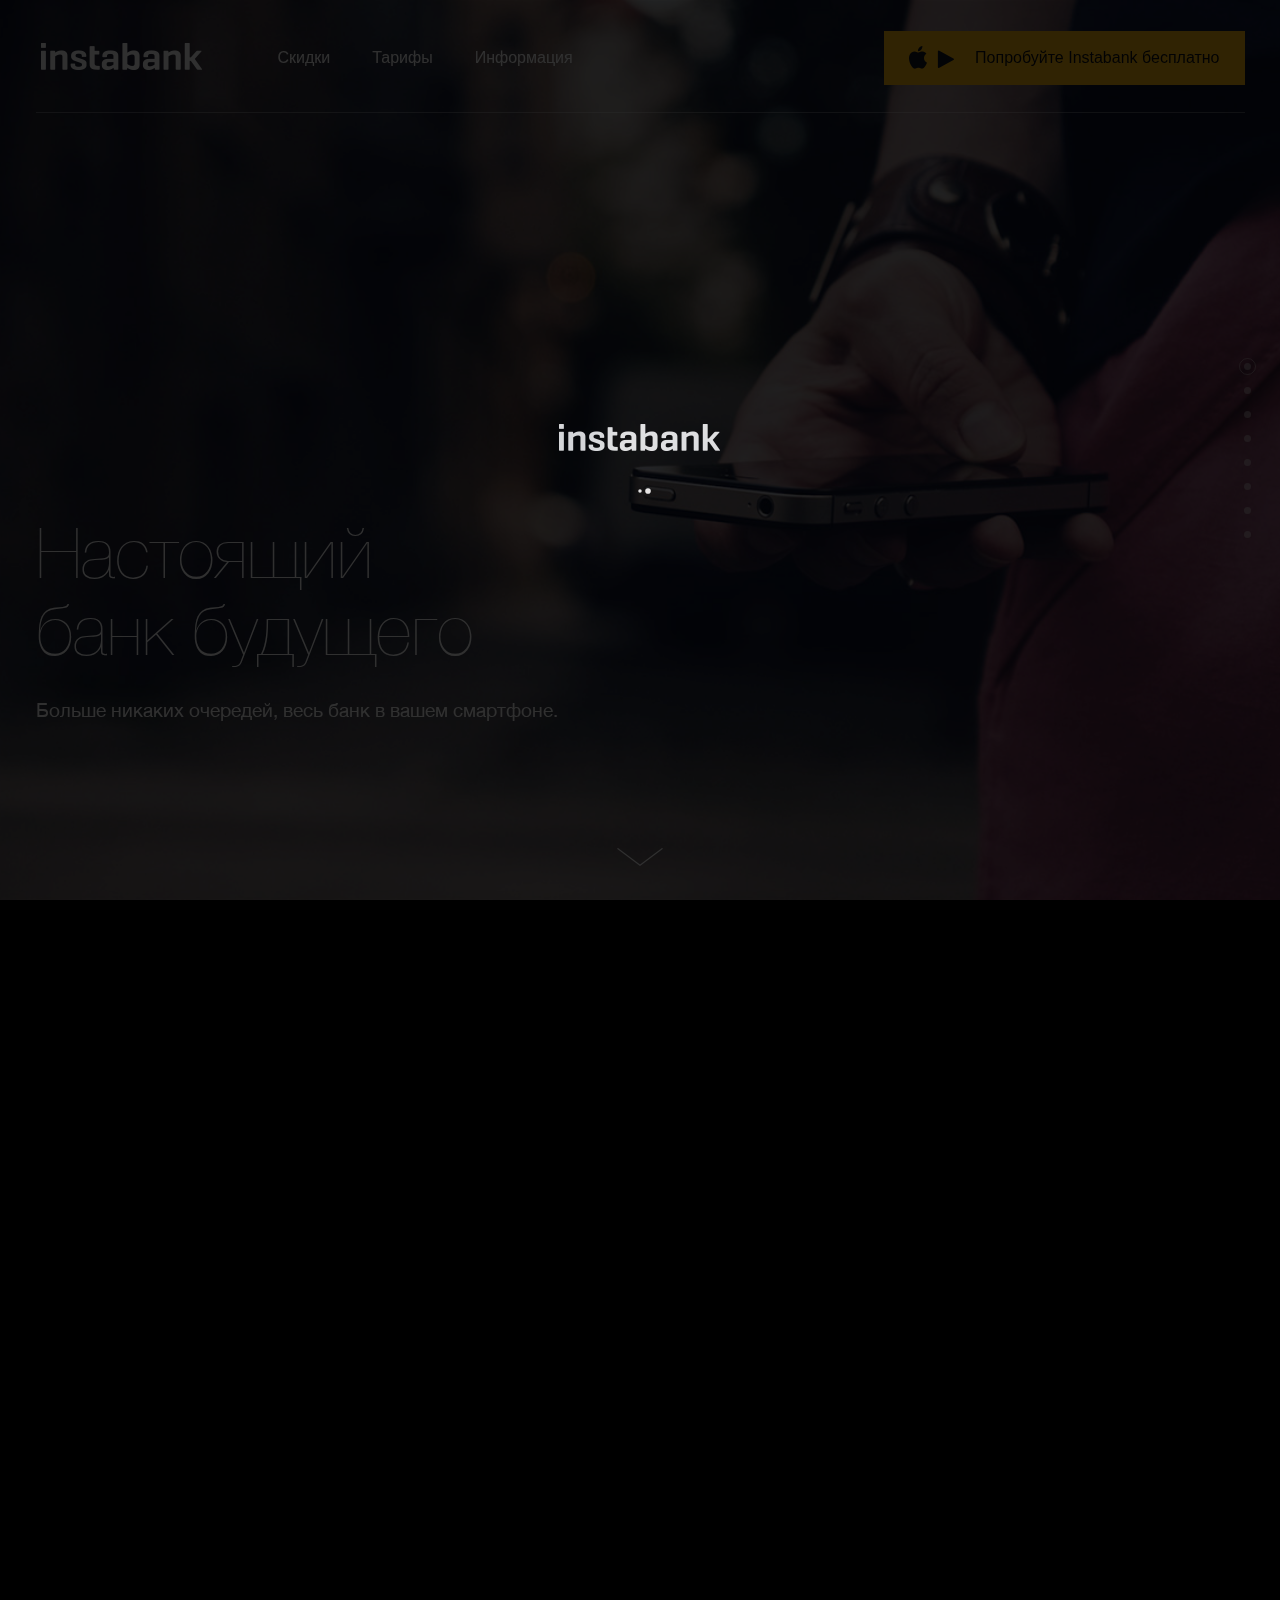
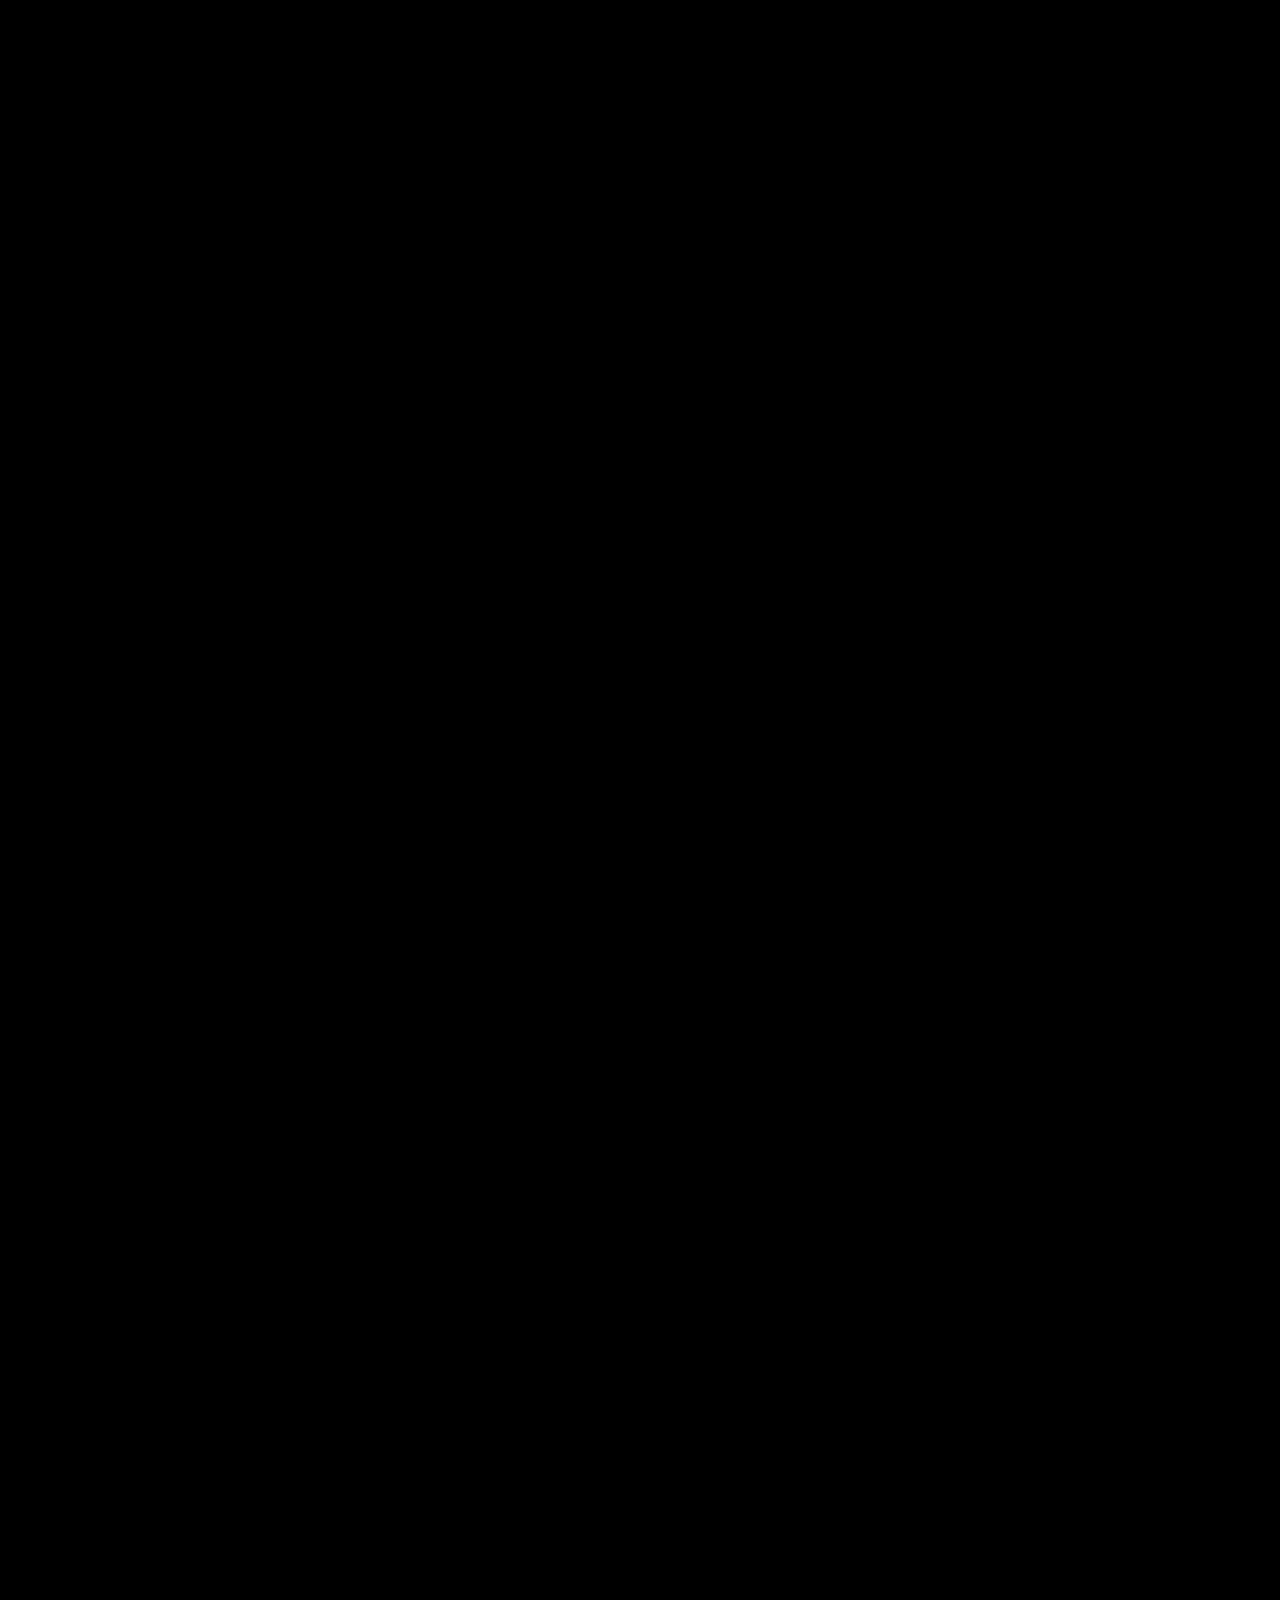
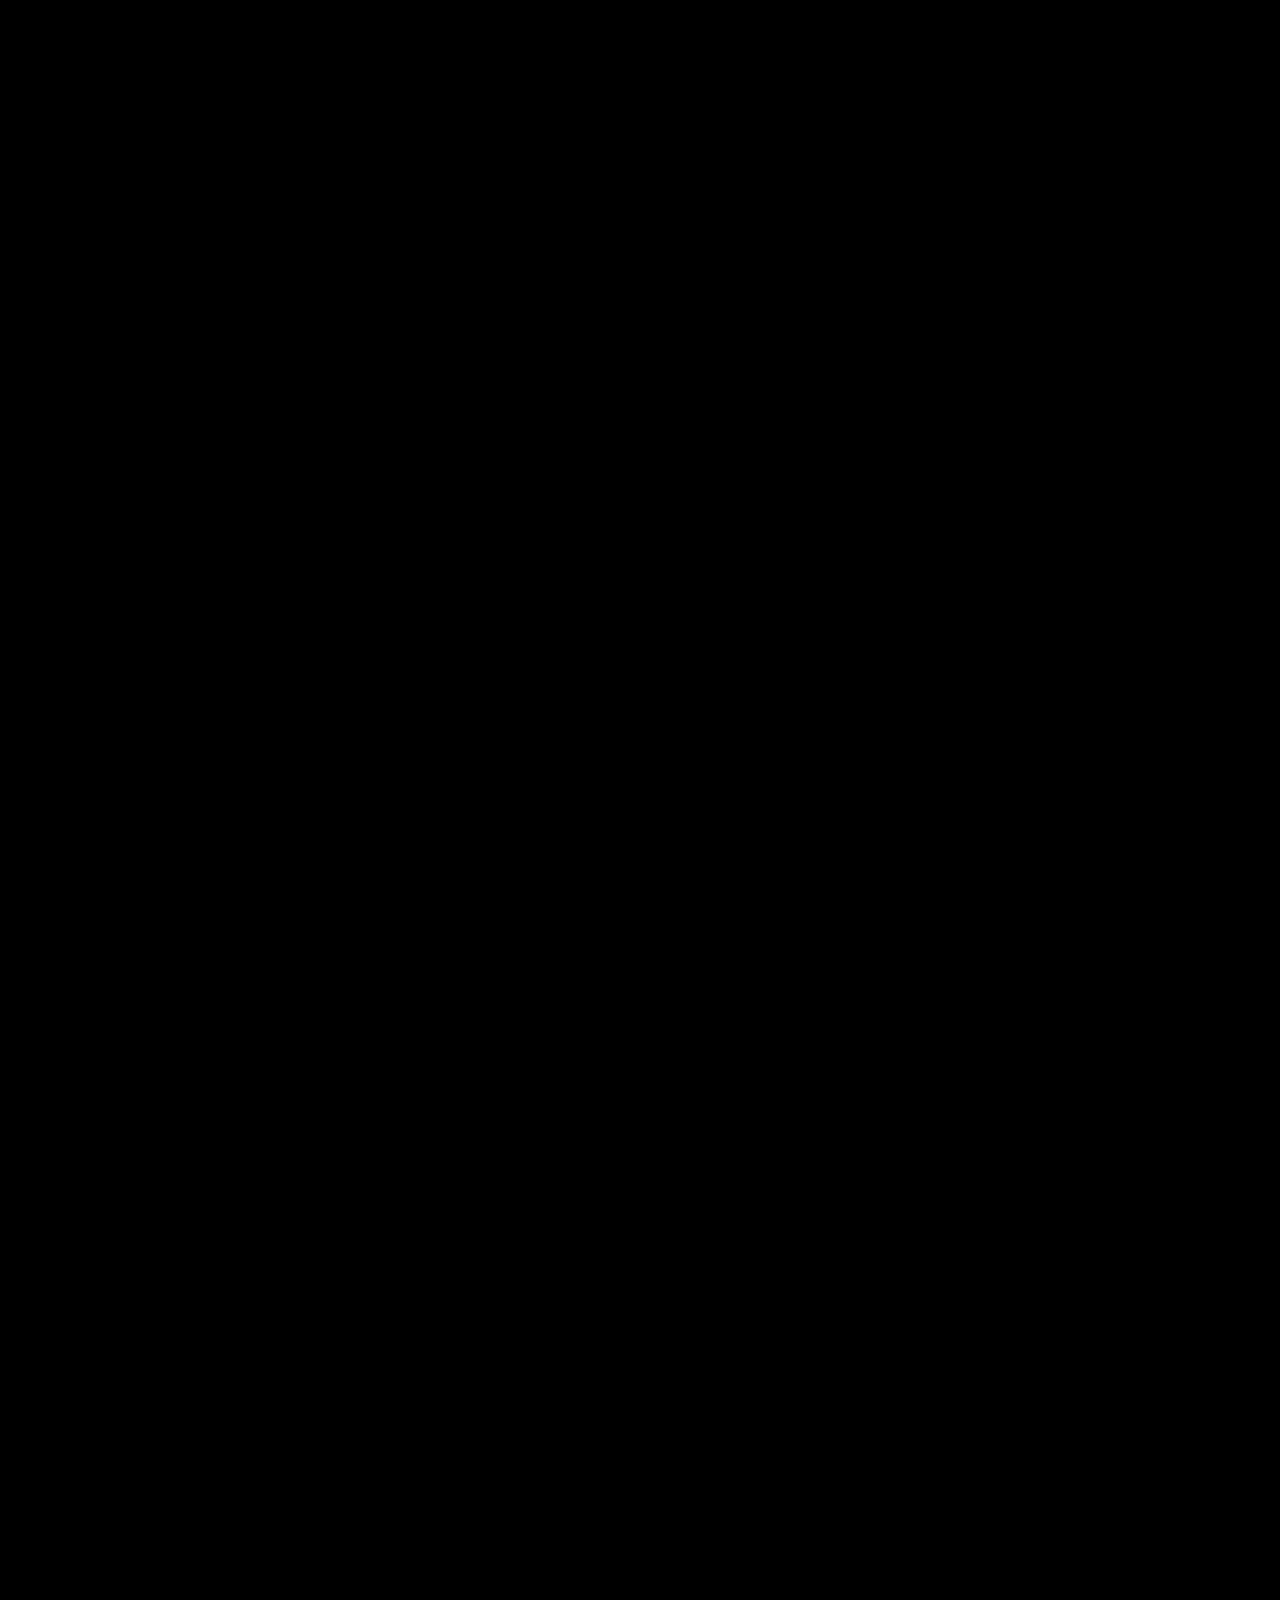
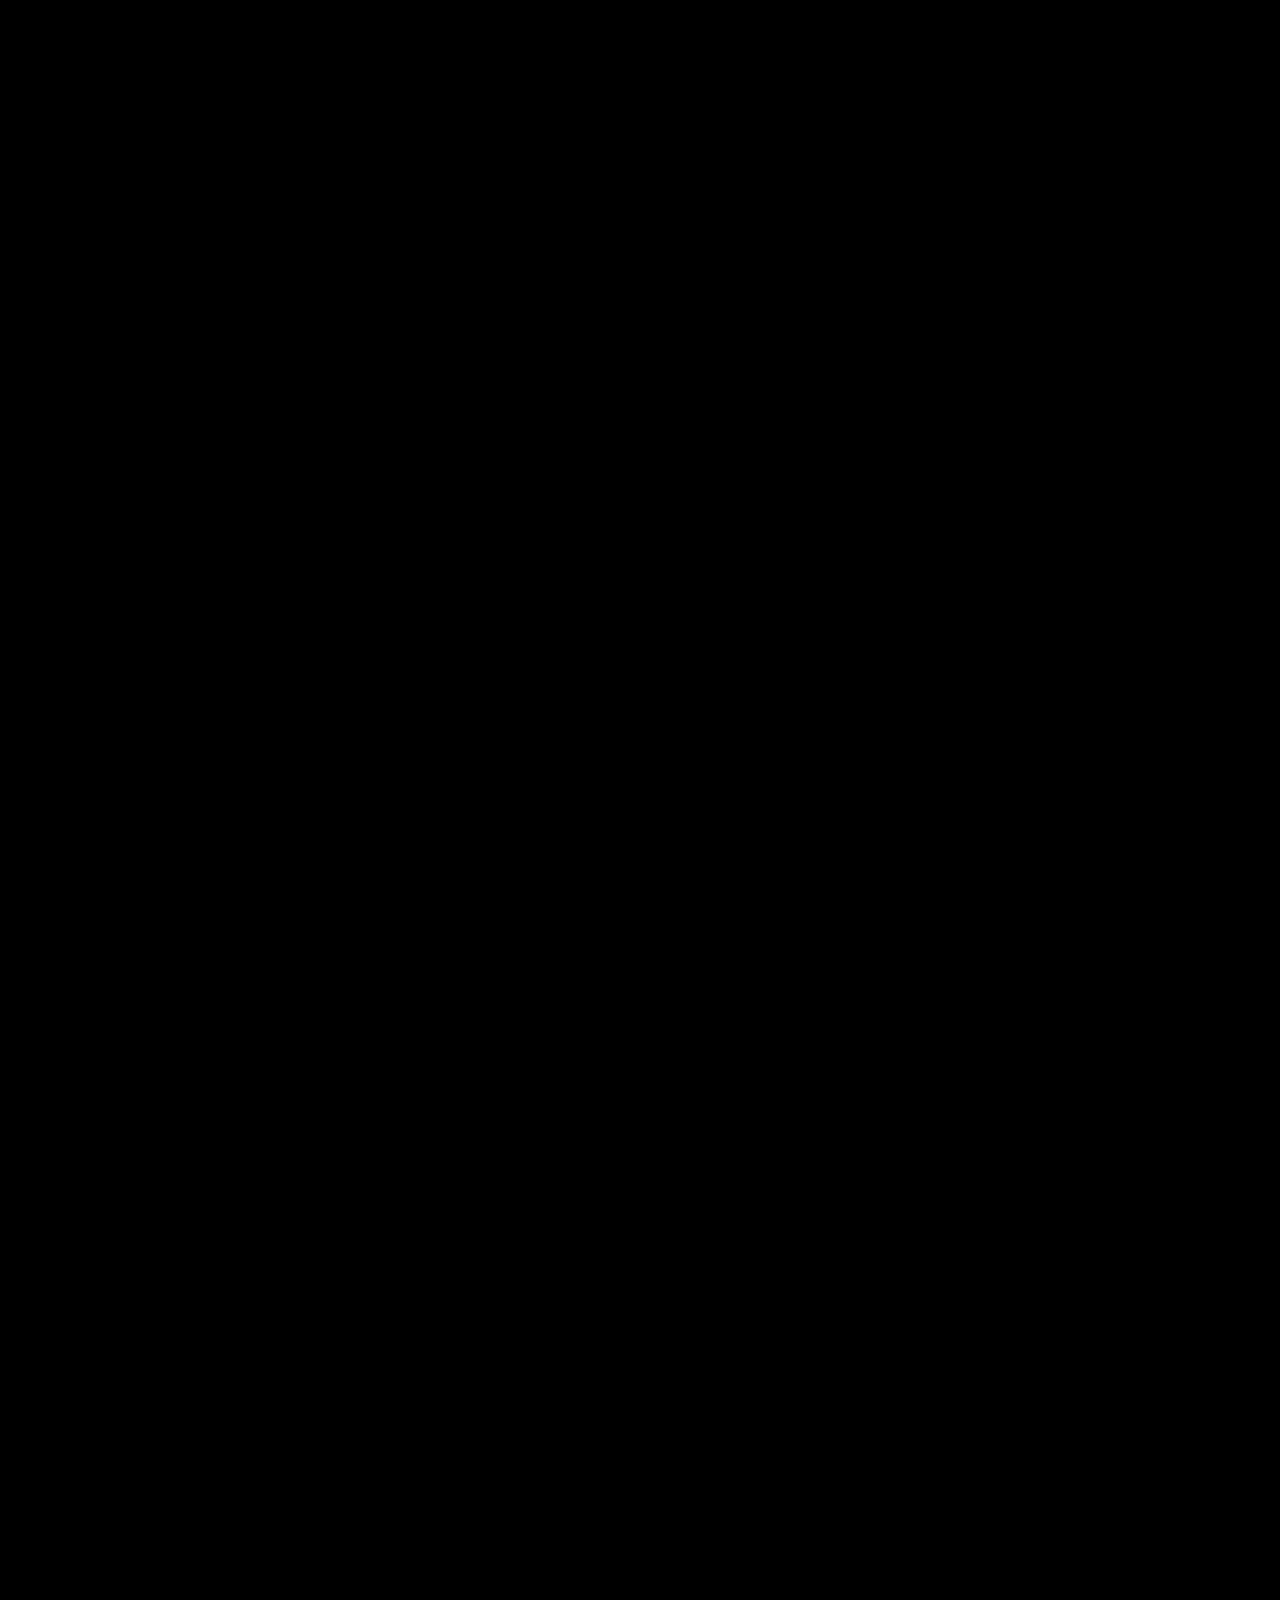
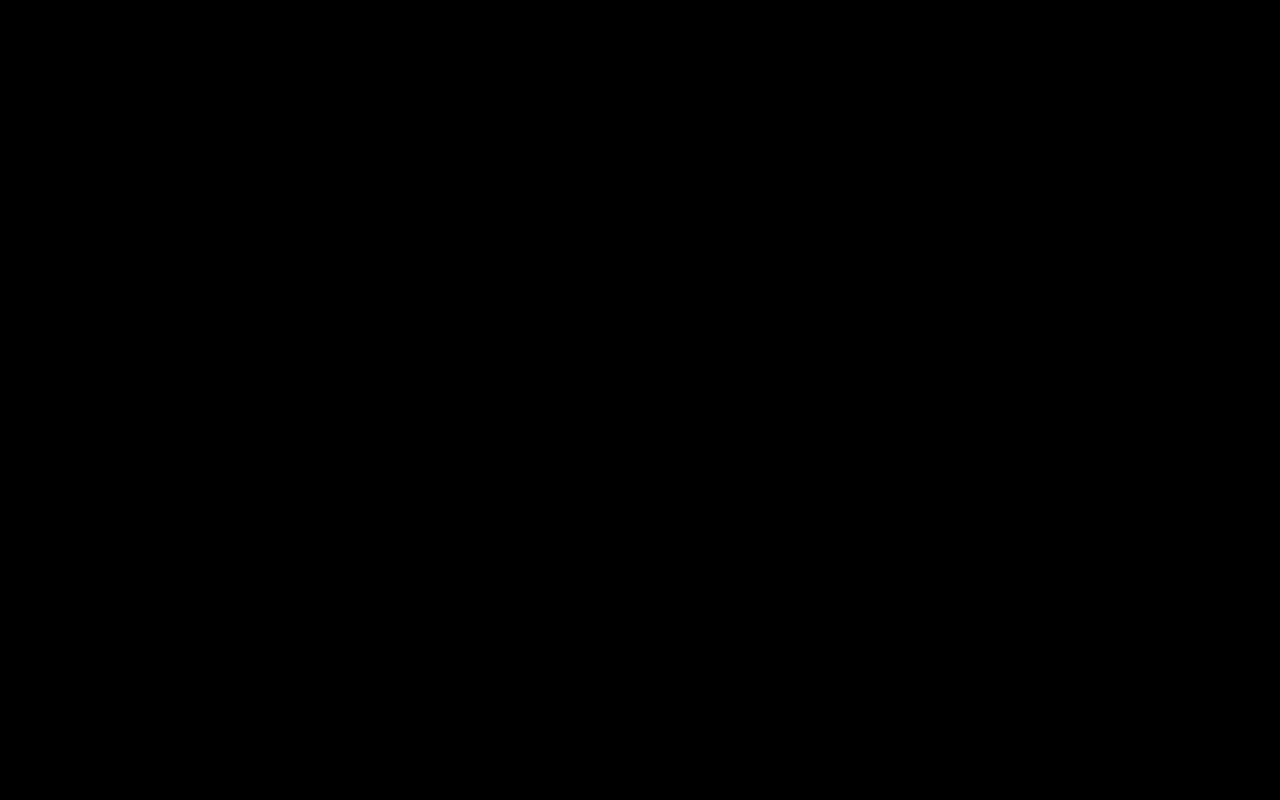
==== index.html @ f13b28e8 "stupid mistakes" ====
<!doctype html>
<html>
<head>
	<meta charset="utf-8">
	<meta name="viewport" content="width=device-width, initial-scale=1, maximum-scale=1, minimum-scale=1, user-scalable=no">
	<meta http-equiv="X-UA-Compatible" content="IE=edge,chrome=1">
	<title>instabank</title>
	<link rel="stylesheet" href="css/jquery.fullpage.css">
	<link rel="stylesheet" href="css/jquery-ui.css">
	<link rel="stylesheet" href="js/fancybox/jquery.fancybox.css">
	<link rel="stylesheet" href="css/all.css">
	<!--[if lt IE 9]>
    	<link rel="stylesheet" type="text/css" href="css/ie8.css">
	<![endif]-->
</head>
<body class="home-page">
	<noindex>
	<div id="does_not_support">
		<p><img src="images/bg-logo-2x.png" width="161" alt="instabank"></p>
		<p>Ваш браузер устарел. Обновите его до последней версии.</p>
	</div>
	</noindex>
	<div id="preloader">
		<div class="inner">
			<p><img src="images/bg-logo-2x.png" width="161" alt="instabank"></p>
			<p><img src="images/loading-bubbles.svg" alt="Загрузка..."></p>
		</div>
	</div>
	<div id="wrapper">
		<header>
			<div class="page-holder">
				<div class="h-row">
					<strong class="logo"><a href="#">instabank</a></strong>
					<ul id="nav">
						<li><a href="discount.html">Скидки</a></li>
						<!-- <li><a href="blog.html">Блог</a></li> -->
						<li><a href="tariffs.html">Тарифы</a></li>
						<li><a href="#contact" class="scrollto" data-page-id="8">Информация</a></li>
					</ul>
					<a class="h-box btn-download-app" href="#popup-download-app">
						<span class="ios">ios</span>
						<span class="play">play</span>
						<span class="txt">Попробуйте Instabank бесплатно</span>
					</a>
				</div>
			</div>
		</header>
		<div id="main">
			<div class="section item01">
				<a href="#" class="btn-next">next</a>
				<div class="page-holder">
					<div class="txt-frame">
						<strong class="logo logo-mobile"><a href="#">instabank</a></strong>
						<h1>Настоящий <br />банк будущего</h1>
						<p>Больше никаких очередей, весь банк в вашем смартфоне.</p>
						<a class="h-box btn-download-app h-box-mobile" href="#popup-download-app">
							<span class="ios">ios</span>
							<span class="play">play</span>
							<span class="txt">Попробуйте бесплатно</span>
						</a>
					</div>
				</div>
				<video preload="auto" loop="loop" autoplay="autoplay" loop="loop" muted="muted" id="home-video">
					<source src="videos/instabank_web_bg_480p.webm" type="video/webm">
					<source src="videos/instabank_web_bg_480p.mp4" type="video/mp4">
				</video>
			</div>
			<div class="section item02">
				<div class="page-holder">
					<div class="frame-info">
						<div class="img">
							<img id="card1" src="images/img-card01.png" alt="" width="369" height="233" />
							<img id="card2" class="inner" src="images/img-card02.png" alt="" width="394" height="289" />
						</div>
						<div class="txt-box">
							<h2>Карта, которой удобно <br />пользоваться каждый день</h2>
							<ul>
								<li>
									<div class="ico">
										<img src="images/ico-rate.png" alt="" width="46" height="46" />
									</div>
									<span class="txt"><a href="#presents" class="scrollto" data-page-id="3">10% годовых</a> на остаток каждый месяц</span>
								</li>
								<li>
									<div class="ico">
										<img src="images/ico-sale.png" alt="" width="46" height="46" />
									</div>
									<span class="txt"><a href="discount.html">Скидки и привилегии</a> по карте MasterCard Gold</span>
								</li>
								<li>
									<div class="ico">
										<img src="images/ico-free.png" alt="" width="46" height="46" />
									</div>
									<span class="txt">Первый год <a href="#tarifs_services" class="scrollto" data-page-id="7">обслуживания</a> - бесплатно!</span>
								</li>
								<li>
									<div class="ico">
										<img src="images/ico-completion.png" alt="" width="46" height="46" />
									</div>
									<span class="txt">Удобное и <a class="btn-completion" href="#popup-completion">бесплатное пополнение</a></span>
								</li>
							</ul>
						</div>
					</div>
				</div>
				<a href="#" class="btn-next">next</a>
			</div>
			<div class="section item03" id="presents">
				<div class="page-holder">
					<div class="holder-info">
						<div class="range-box">
							<div class="inner-circle">
								<div class="price-slide" id="slider-range-max"></div>
								<div class="txt-row">
									<p>При среднемесячном остатке <br /> <span id="amount"></span><br />за <span class="calcPer_month">месяц</span><span class="calcPer_year">год</span> я получу:</p>
									<div class="row">
										<span id="summery"></span>
									</div>
								</div>
							</div>
							<div class="calculation-diagrams">
								<canvas width="460" height="460" id="counter"></canvas>
							</div>
							<p class="note">
								<a href="#" class="month">Посмотреть расчет за месяц</a>
								<a href="#" class="year">Посмотреть расчет за год</a>
							</p>
						</div>
						<div class="txt-box">
							<h2>Карта Instabank с доходом</h2>
							<div class="percent-box">
								<span class="num">10</span>
								<div class="box">
									<span class="txt">%</span>
									<span class="text"><a class="btn-balance" href="#popup-balance">годовых на остаток</a></span>
								</div>
							</div>
						</div>
					</div>
				</div>
				<a href="#" class="btn-next">next</a>
			</div>
			<div class="section item04 item04-1">
				<div class="page-holder">
					<div class="frame-info">
						<div class="phone-box02">
							<img class="video02" src="images/image-ios-01.png" alt="" width="438" height="362" />
						</div>
						<div class="txt-box">
							<h2>Понятные финансы</h2>
							<ul>
								<li>
									<!-- <div class="ico">
										 <img src="images/ico-free02.png" alt="" width="46" height="46" />
										
									</div>
									--> 
									<span class="txt">Выписка в виде наглядной ленты событий. У всех покупок есть категории и понятное описание, а переводы и запросы имеют человеческие лица, чаты и фотографии</span>
								</li>
								<li>
									<!-- <div class="ico">
									 <img src="images/ico-free02.png" alt="" width="46" height="46" />
										
										</div>
										--> 
									<span class="txt">Покупки и переводы превращаются в истории в деталях с фотографией, Вашим комментарием и местоположением на карте</span>
								</li>
							</ul>
						</div>
						
					</div>
				</div>
				<a href="#" class="btn-next">next</a>
			</div>
			<div class="section item04 item04-2">
				<div class="page-holder">
					<div class="frame-info">
                        <div class="phone-box02">
							<img class="video02" src="images/image-ios-02.png" alt="" width="438" height="362" />
						</div>
						<!-- <div class="phone-box">
							<img class="video" src="images/image04.jpg" alt="" width="236" height="419" />
						</div> -->
						<div class="txt-box">
							<h2>Переводы и запросы друзьям</h2>
							<ul>
								<li>
									<!-- <div class="ico">
										 <img src="images/ico-free02.png" alt="" width="46" height="46" /> 
										
									</div>
									-->
									<span class="txt">Отправляйте деньги друзьям по номеру телефона или по Facebook. Это так же быстро и просто, как отправить сообщение.</span>
								</li>
								<li>
									<!-- <div class="ico">
										 <img src="images/ico-free02.png" alt="" width="46" height="46" /> 
										
									</div>
									--> 
									<span class="txt">Собирайте деньги на общий подарок другу или напоминайте друзьям, что вы оплатили общий счёт в кафе.</span>
								</li>
							</ul>
						</div>
					</div>
				</div>
				<a href="#" class="btn-next">next</a>
			</div>
			<div class="section item04 item04-3">
				<div class="page-holder">
					<div class="frame-info">
						<div class="phone-box02">
							<img class="video02" src="images/image-ios-03.png" alt="" width="438" height="362" />
						</div>
						<div class="txt-box">
							<h2>Удобное управление картой</h2>
							<ul>
								<li>
									<!--<div class="ico">
										<img src="images/ico01.png" alt="" width="39" height="39" />
									</div>
									-->
									<span class="txt">Боитесь потратить слишком много? Определите для себя лимит затрат в день или месяц. Теперь ни вы, никто другой не потратите ни копейки больше лимита!</span>
								</li>
								<li>
									<!--<div class="ico">
										<img src="images/ico02.png" alt="" width="36" height="39" />
									</div>
									-->
									<span class="txt">Два в одном. Используйте Instabank как удобную карту для покупок и выгодный депозит одновременно. Каждый месяц вы зарабатываете 10% годовых с суммы на карте свыше 20 000 руб. </span>
								</li>
								<li>
									<!--<div class="ico">
										<img src="images/ico02.png" alt="" width="36" height="39" />
									</div>
									-->
									<span class="txt">Установите "Все лимиты в ноль", чтобы заблокировать возможность совершать покупки, переводы и снятие наличных </span>
								</li>
							</ul>
						</div>
					</div>
				</div>
				<a href="#" class="btn-next">next</a>
			</div>
			<div class="section item05" id="tarifs_services">
				<div class="page-holder">
					<div class="inform-section">
						<h2>Выгодный тариф “Instabank” ­ - <span class="txt">150</span>  в месяц за все:</h2>
						<ul class="inform-lst">
							<li>
								<div class="img">
									<img src="images/ico03.png" alt="" width="114" height="105" />
								</div>
								<span class="txt">Красивое и удобное <br />мобильное приложение</span>
							</li>
							<li>
								<div class="img">
									<img src="images/ico04.png" alt="" width="114" height="105" />
								</div>
								<span class="txt">Мгновенное пополнение <br />счета с карт других банков </span>
							</li>
							<li>
								<div class="img">
									<img src="images/ico05.png" alt="" width="114" height="105" />
								</div>
								<span class="txt">+10% годовых на остаток <br />по карте каждый месяц</span>
							</li>
							<li>
								<div class="img">
									<img src="images/ico06.png" alt="" width="114" height="105" />
								</div>
								<span class="txt">Скидки и привилегии по карте <br />Instabank MasterCard Gold</span>
							</li>
						</ul>
						<div class="info center">
							<h3>А также все то, что вы используете каждый день:</h3>
							<p>Обслуживание счета, карта MasterCard Gold, Push-уведомления о всех операциях, настройка лимитов по карте в приложении,<br /> заморозка всех исходящих операций, оплата телефона, интернета и т.д., переводы и запросы друзьям без реквизитов, пополнение и снятие через<br /> сеть банкоматов, поддержка через соц. сети.</p>
						</div>
					</div>
				</div>
				<a href="#" class="btn-next">next</a>
			</div>
			<div class="section item06">
				<div class="page-holder">
					<div id="footer">
						<div class="content-holder" id="contact">
							<div class="content-frame center">
								<a class="h-box btn-download-app" href="#popup-download-app">
									<span class="ios">ios</span>
									<span class="play">play</span>
									<span class="txt">Попробуйте Instabank бесплатно</span>
								</a>
								<h3>Контакты</h3>
								<ul class="contact-list">
									<li>8-800-775-90-80</li>
									<li><a href="mailto:contact@instabank.ru">contact@instabank.ru</a></li>
								</ul>
								<h3>Следите за нами!</h3>
								<ul class="social-list">
									<li class="instagram"><a href="http://instagram.com/instabankru" target="_blank">instagram</a></li>
									<li class="twitter"><a href="https://twitter.com/instabankru" target="_blank">twitter</a></li>
									<li class="facebook"><a href="https://www.facebook.com/Instabank" target="_blank">facebook</a></li>
									<li class="youtube"><a href="https://www.youtube.com/instabankru" target="_blank">youtube</a></li>
									<li class="vk"><a href="http://vk.com/instabankru" target="_blank">vk</a></li>
								</ul>
							</div>
						</div>
						<div class="footer">
							<ul class="clients-list">
								<li><a href="http://www.mastercard.com/ru/consumer/secure-code.html" target="_blank"><img src="images/mastercard.png" height="38" width="107" alt="" /></a></li>
								<li><a href="http://www.asv.org.ru/insurance/" target="_blank"><img src="images/insurance.png" height="88" width="86" alt="" /></a></li>
							</ul>
							<ul class="store-list">
								<li><a href=" http://app.appsflyer.com/id595302633?pid=instaweb" target="_blank"><img src="images/appstore.png" height="34" width="131" alt="" /></a></li>
								<li><a href="http://app.appsflyer.com/com.idamobile.instabank.android?pid=insta" target="_blank"><img src="images/googleplay.png" height="36" width="124" alt="" /></a></li>
							</ul>
							<div class="footer-info">
								<ul class="footer-nav">
									<li><a href="http://www.vpb.su/page/instabank_docs" target="_blank">Оферта</a></li>
									<!-- <li><a href="https://instabank.ru/press">Пресса о нас</a></li>  -->
									<li><a href="faq.html">Частые вопросы</a></li>
									<li><a href="discount.html">Скидки</a></li>
								</ul>
								<p>Банковские услуги предоставляются <a href="http://www.vpb.su/">АКБ "ВПБ" ЗАО, </a> <br /> Лицензия ЦБРФ №3065</p>
							</div>			
						</div>
					</div>
				</div>
			</div>
		</div><!-- /main -->
	</div><!-- /wrapper -->

	<div class="popup" id="popup-download-app">
		<div class="popup-content">
			<ul class="step-list">
				<li>
					<div class="step">
						<h3>1</h3>
						<div class="image">
							<img src="images/bg-phone-box02.png" height="93" width="51" alt="" />
						</div>
						<p>Скачайте приложение</p>
					</div>
				</li>
				<li>
					<div class="step">
						<h3>2</h3>
						<div class="image">
							<img src="images/ico-cart.png" height="59" width="88" alt="" />
						</div>
						<p>Закажите в нем карту</p>
					</div>
				</li>
				<li>
					<div class="step">
						<h3>3</h3>
						<div class="image">
							<img src="images/ico-gift.png" height="86" width="75" alt="" />
						</div>
						<p>Мы привезем карту бесплатно</p>
					</div>
				</li>
			</ul>
			<div class="btn-holder">
				<a href=" http://app.appsflyer.com/id595302633?pid=instaweb" class="h-box btn" target="_blank">
					<span class="ios">ios</span>
					<span class="txt">Загрузите в AppStore</span>
				</a>
				<a href="http://app.appsflyer.com/com.idamobile.instabank.android?pid=insta" class="h-box btn" target="_blank">
					<span class="play">play</span>
					<span class="txt">Загрузите в Google Play</span>
				</a>
			</div>
			<div class="center text">
				<p>Первый год обслуживания - бесплатно! <br /> Доставляем карты по Москве и Санкт-Петербургу</p>
			</div>
		</div>
	</div>

	<div class="popup" id="popup-completion">
		<div class="popup-content">
			<div class="popup-frame">
				<div class="entry">
					<h2>Пополнение с карт других банков</h2>
					<p>Самый простой и быстрый способ пополнить карту инстабанк - сделать перевод с карты другого банка. До 125 000 руб. в 30 дней это можно сделать без комисии. Все что нужно - ввести реквизиты карты или сфотографировать их, и нажать несколько кнопок в приложении. </p>
					<div class="box-phone">
						<div class="phone-holder">
							<img src="images/image06.png" height="419" width="236" alt="" />
						</div>
					</div>
					<p>Иногда, другие банки берут комиссию за такой перевод или просто его блокируют. На всякий случай, лучше уточнить такую информацию в банке, который выпустил карту.  </p>
					<p>&nbsp;</p>					<h2>Пополнение наличными</h2>
					<p>Удобный и бесплатный способ, но потребуется пройтись.</p>
					<p>Нужно в приложении выбрать удобный банкомат, дойти до него и внести наличные.<br/> Для бесплатного пополнения карт Instabank доступны банкоматы Банка Москвы,<br/> Военно-Промышленного банка, банкоматы банков участников системы “ОРС” и терминалы Московского Кредитного банка.</p>
					<p>Карта банкоматов всегда доступна внутри приложения.</p>
					<p>&nbsp;</p>
					<h2>Пополнение банковским переводом</h2>
					<p>Простой и дешевый способ, но деньги могут идти 1 - 3 дня.</p>
					<p>Нужно зайти в приложение, в боковом меню найти раздел “Пополнение” и выбрать пункт “Переводом по реквизитам”. Далее, по этим реквизитам совершить платеж из стороннего интернетб-банка.</p>
					<p>Некоторые банки берут комиссию за такие переводы, поэтому, лучше уточнить информацию в банке, из которого вы будете совершать перевод. Instabank комиссию за такое пополнение не возьмет.  </p>
				</div>
			</div>
		</div>
	</div>

	<div class="popup" id="popup-balance">
		<div class="popup-content">
			<div class="popup-frame">
				<div class="entry">
					<h2>10% на остаток</h2>
					<p>Каждый месяц мы начисляем вам 10% годовых на среднемесячный остаток по счету дебетовой карты, при условии что на нем более 20 000 руб. У нас нет лимитов на максимальную сумму начисления процентов - вы заработаете 10% и с 20 000 руб. и с 1 млн. руб.. </p>
					<p>&nbsp;</p>
					<h2>Как рассчитываются и начисляются проценты?</h2>
					<p>Проценты рассчитываются в конце месяца, исходя из остатов по счету за каждый день месяца. Проценты начисляются и выплачиваются ежемесячно, не позднее третьего рабочего дня.</p>
					<p>&nbsp;</p>
					<h2>Мне начислят проценты, если в один из дней мой остаток опустится ниже 20 000 руб.? </h2>
					<p>Да, начислят. Главное, чтобы по итогам месяца среднемесячный остаток оказался выше 20 000 руб. </p>
					<p>&nbsp;</p>

					<h2>Как посчитать среднемесячный остаток?</h2>
					<p>Нужно разделить сумму остатка на счете в конце каждого дня на количество календарных дней в месяце. </p>
					<p>Возьмем для примера стандартный месяц в 30 дней. Представим, что первые 10 дней месяца на вашем счете 10 000 руб., вторые 10 дней - 50 000 руб. и последние 10 дней - 300 000 руб. Ниже формула расчета:</p>
					<p>(10 000 * 10 дней) + (50 000 * 10 дней) + (300 000 + 10 дней) / 30 = 120 000 руб. Это ваш среднемесячный остаток. На него будут начислены и выплачены 10% процентов.</p>
					<p>&nbsp;</p>

					<h2>А что дальше? Как посчитать сколько я получу за месяц и за год?</h2>
					<p>Все просто. Например ваш среднемесячный остаток составил 60 000 руб.: </p>
					<p>За месяц вы получите: (60 000 * 10%) / 12 = 500 руб.<br /> За год вы получите: 60 000 * 10% = 6 000 руб. Это без учета капитализации. Если ее учесть, будет еще больше :) </p>
				</div>
			</div>
		</div>
	</div>
	
	
	<!-- Google Analytics -->
	
	<script type="text/javascript">
	var _gaq = _gaq || [];
	_gaq.push(['_setAccount', 'UA-39053086-1']);
	_gaq.push(['_setDomainName', 'instabank.ru']);
	_gaq.push(['_trackPageview']);
	
	(function() {
	var ga = document.createElement('script'); ga.type = 'text/javascript'; ga.async = true;
	ga.src = ('https:' == document.location.protocol ? 'https://ssl' : 'http://www') + '.google-analytics.com/ga.js';
	var s = document.getElementsByTagName('script')[0]; s.parentNode.insertBefore(ga, s);
	})();
	</script>
	
	<script type="text/javascript">
	/* <![CDATA[ */
	var google_conversion_id = 966500475;
	var google_custom_params = window.google_tag_params;
	var google_remarketing_only = true;
	/* ]]> */
	</script>
	
	<script type="text/javascript" src="//www.googleadservices.com/pagead/conversion.js">
	</script>
	
	<noscript>
	<div style="display:inline;">
	<img height="1" width="1" style="border-style:none;" alt="" src="//googleads.g.doubleclick.net/pagead/viewthroughconversion/966500475/?value=0&amp;guid=ON&amp;script=0"/>
	</div>
	</noscript>
	
	<script type="text/javascript" src="js/jquery-2.1.1.min.js"></script>
	<script type="text/javascript" src="js/isotope.pkgd.min.js"></script>
	<script type="text/javascript" src="js/jquery.easings.min.js"></script>
	<script type="text/javascript" src="js/jquery.slimscroll.min.js"></script>
	<script type="text/javascript" src="js/jquery.fullPage.min.js"></script>
	<script type="text/javascript" src="js/fancybox/jquery.fancybox.pack.js"></script>
	<script type="text/javascript" src="js/jquery-ui.js"></script>
	<script type="text/javascript" src="js/jquery.ui.touch-punch.min.js"></script>
	<script type="text/javascript" src="js/jquery.main.js"></script>
</body>
</html>
---- css/all.css ----
/* general settings */
article, aside, details, figcaption, figure, footer, header, hgroup, nav, section{display:block;}
@font-face{
	font-family:'HelveticaNeue';
	src:url('../fonts/HelveticaNeue.eot');
	src:url('../fonts/HelveticaNeue.eot?#iefix') format('embedded-opentype'),
		url('../fonts/HelveticaNeue.woff') format('woff'),
		url('../fonts/HelveticaNeue.ttf') format('truetype'),
		url('../fonts/HelveticaNeue.svg#HelveticaNeue') format('svg');
	font-weight:normal;
	font-style:normal;
}
@font-face{
	font-family:'HelveticaNeue';
	src:url('../fonts/HelveticaNeue-Light.eot');
	src:url('../fonts/HelveticaNeue-Light.eot?#iefix') format('embedded-opentype'),
		url('../fonts/HelveticaNeue-Light.woff') format('woff'),
		url('../fonts/HelveticaNeue-Light.ttf') format('truetype'),
		url('../fonts/HelveticaNeue-Light.svg#HelveticaNeue') format('svg');
	font-weight:300;
	font-style:normal;
}
@font-face{
	font-family:'HelveticaNeue';
	src:url('../fonts/HelveticaNeue-UltraLight.eot');
	src:url('../fonts/HelveticaNeue-UltraLight.eot?#iefix') format('embedded-opentype'),
		url('../fonts/HelveticaNeue-UltraLight.woff') format('woff'),
		url('../fonts/HelveticaNeue-UltraLight.ttf') format('truetype'),
		url('../fonts/HelveticaNeue-UltraLight.svg#HelveticaNeue') format('svg');
	font-weight:200;
	font-style:normal;
}
@font-face{
	font-family:'Avenir';
	src:url('../fonts/AvenirNextCondensedRegular.eot');
	src:url('../fonts/AvenirNextCondensedRegular.eot?#iefix') format('embedded-opentype'),
		url('../fonts/AvenirNextCondensedRegular.woff') format('woff'),
		url('../fonts/AvenirNextCondensedRegular.ttf') format('truetype'),
		url('../fonts/AvenirNextCondensedRegular.svg#Avenir') format('svg');
	font-weight:normal;
	font-style:normal;
}
@font-face{
	font-family:'Avenir';
	src:url('../fonts/AvenirNextCondensedUltraLight.eot');
	src:url('../fonts/AvenirNextCondensedUltraLight.eot?#iefix') format('embedded-opentype'),
		url('../fonts/AvenirNextCondensedUltraLight.woff') format('woff'),
		url('../fonts/AvenirNextCondensedUltraLight.ttf') format('truetype'),
		url('../fonts/AvenirNextCondensedUltraLight.svg#Avenir') format('svg');
	font-weight:200;
	font-style:normal;
}
@font-face{
	font-family:'AvenirN';
	src:url('../fonts/AvenirNext-UltraLight.eot');
	src:url('../fonts/AvenirNext-UltraLight.eot?#iefix') format('embedded-opentype'),
		url('../fonts/AvenirNext-UltraLight.woff') format('woff'),
		url('../fonts/AvenirNext-UltraLight.ttf') format('truetype'),
		url('../fonts/AvenirNext-UltraLight.svg#AvenirN') format('svg');
	font-weight:200;
	font-style:normal;
}
@font-face{
	font-family:'PFReminer';
	src:url('../fonts/PFReminderPro-Regular.eot');
	src:url('../fonts/PFReminderPro-Regular.eot?#iefix') format('embedded-opentype'),
		url('../fonts/PFReminderPro-Regular.woff') format('woff'),
		url('../fonts/PFReminderPro-Regular.ttf') format('truetype'),
		url('../fonts/PFReminderPro-Regular.svg#PFReminer') format('svg');
	font-weight:normal;
	font-style:normal;
}
body{
	margin:0;
	color:#1e1e1e;
	font:14px Helvetica, Arial, Helvetica, sans-serif;
	min-width:320px;
	-webkit-text-size-adjust: none; 
}
body.home-page{
	background:#000 url(../images/bg-section-item01.jpg) no-repeat center center;
	background-size:cover;
}
img{
	border:0;
	vertical-align:top;
}
a{
	color:#1e1e1e;
	outline:none;
	text-decoration:none;
}
a:hover{text-decoration:underline;}
form, fieldset{
	margin:0;
	padding:0;
	border:0;
}
input, textarea, select{
	font:100% Arial, Helvetica, sans-serif;
	vertical-align:middle;
	outline:none;
	color:#1e1e1e;
}
input[type=text], input[type=email], input[type=reset], input[type=button], input[type=submit], button, textarea{-webkit-appearance:none;-webkit-border-radius:0;}
/* wrapper */
#preloader{
	background: #000;
	position: fixed;
	z-index: 1000;
	width: 100%;
	height: 100%;
	min-width: 100%;
	min-height: 100%;
	text-align: center;
}
#preloader .inner{
	position: absolute;
	left: 50%;
	top: 50%;
	margin: -45px 0 0 -81px;
}
#preloader .inner p{
	padding: 5px 0 5px;
}
#wrapper{
	width:100%;
	overflow:hidden;
	position:relative;
}
.page-holder{
	max-width:1209px;
	padding:0 30px;
	margin:0 auto;
}
/* header */
header{
	padding:31px 0 49px;
}
.page-discount header{
	background:url(../images/bg-header.jpg) no-repeat 50% 0%;
	background-size:cover;
}
.price-page header{background:none;}
.home-page header{
	background: none;
	position:fixed;
	top:0;
	left:0;
	width:100%;
	z-index:10;
}
.h-row{
	overflow:hidden;
	padding:0 0 88px;
	background:url(../images/bg-logo-price-page.png) no-repeat -9999em -9999em;
}
.home-page .h-row{
	padding:0 0 28px;
	background:url(../images/bg-header-line.png) repeat-x 0 100%;
}
.h-holder {
	overflow: hidden;
	padding:0 0 28px;
	background:url(../images/bg-header-line.png) repeat-x 0 100%;
}
.price-page .h-row,
.home-page .black .h-row {background:url(../images/bg-header-line02.png) repeat-x 0 100%;}
.price-page .h-row{padding:0 0 28px;}
.logo{
	float:left;
	margin:12px 58px 0 5px;
	background:url(../images/bg-logo.png) no-repeat;
	width:161px;
	height:27px;
	overflow:hidden;
	text-indent:-9999px;
}
.logo.logo-mobile {display: none;}
header.black .logo,
.price-page .logo{background:url(../images/bg-logo-price-page.png) no-repeat;}
.logo a{
	display:block;
	height:100%;
}
#nav{
	margin:0;
	padding:0;
	list-style:none;
	font-size:16px;
	line-height:52px;
	float:left;
}
#nav li{
	float:left;
	padding:0 6px 0 0;
}
#nav a{
	display:block;
	padding:0 17px;
	margin:1px;
	color:#fff;
}
header.black #nav a,
.price-page #nav a{color:#1e1e1e;}
#nav .active a,
#nav a:hover{
	margin:0;
	text-decoration:none;
	border:1px solid #fff;
}
header.black #nav .active a,
header.black #nav a:hover,
.price-page #nav .active a,
.price-page #nav a:hover{border-color:#1e1e1e;}
.h-box{
	float:right;
	padding:17px 25px 16px;
	background:#ffbc12;
	text-decoration: none;
	cursor: pointer;
}
.h-box.h-box-mobile {display: none;}
.h-box:hover{
	opacity: 0.9;
}
.h-box .ios{
	float:left;
	margin:-2px 0 0;
	background:url(../images/ico-ios.png) no-repeat;
	width:18px;
	height:23px;
	overflow:hidden;
	text-indent:-9999px;
}
.h-box .play{
	float:left;
	margin:2px 0 0 10px;
	background:url(../images/ico-play.png) no-repeat;
	width:17px;
	height:18px;
	overflow:hidden;
	text-indent:-9999px;
}
.h-box .txt{
	float:left;
	padding:0 0 0 21px;
	color:#0d0e15;
	font-size:16px;
	line-height:20px;
}
header .txt-box{
	max-width:505px;
	color:#fff;
}
header .txt-box p{
	margin:0;
	font:300 34px/41px "HelveticaNeue", Arial, Helvetica, sans-serif;
}
/* main */
.top-nav-area{
	border-bottom:1px solid #e2e2e2;
	overflow:hidden;
	text-align:center;
	padding:29px 0 15px;
	background:#fff;
}
.top-nav-area.fixed{
	position:fixed;
	top:0;
	left:0;
	width:100%;
	z-index:10;
}
.top-nav-area ul{
	margin:0;
	padding:0;
	list-style:none;
	line-height:18px;
}
.top-nav-area li{
	display:inline-block;
	vertical-align:top;
	padding:0 30px;
}
.top-nav-area a{
	display:block;
	min-width:85px;
	text-align:center;
	padding:72px 0 0;
	width: 53px;
	height: 54px;
	background-size: 53px 54px;
	background-repeat: no-repeat;
	background-position: 50% 0;
}
.top-nav-area .item01 a{background-image:url(../images/bg-top-nav01.png);}
.top-nav-area .item02 a{background-image:url(../images/bg-top-nav02.png);}
.top-nav-area .item03 a{background-image:url(../images/bg-top-nav03.png);}
.top-nav-area .item04 a{background-image:url(../images/bg-top-nav04.png);}
.top-nav-area .item05 a{background-image:url(../images/bg-top-nav05.png);}
.info-lst{
	width: 1212px;
	margin:0 auto;
	padding:55px 0 0;
	list-style:none;
	position:relative;
}
.info-lst li.item{
	display:inline-block;
	vertical-align:top;
	width:364px;
	height: 412px;
	margin:0 20px 40px 20px;
}

/*.is_touch */.flip-container.hover .front{
	display: none;
}

.flip-container {
	height: 412px;
}
/*.not_is_touch .flip-container{
	-moz-perspective: 1000;
    -o-perspective: 1000;
    perspective: 1000;
}
.safari.not_is_touch .flip-container {
    -webkit-perspective: 1000;
}*/

.flip-container, .flipper .front, .flipper .back {
    width: 100%;
	height: 412px;
}

/*.not_is_touch .flipper {
    -moz-transform: perspective(1000px);
    -moz-transform-style: preserve-3d;
    position: relative;
}*/

.flipper .front, .flipper .back {
    position: absolute;
    top: 0;
    left: 0;
}

/*.not_is_touch .flipper .front, .not_is_touch .flipper .back  {
    -webkit-backface-visibility: hidden;
    -moz-backface-visibility: hidden;
    -o-backface-visibility: hidden;
    backface-visibility: hidden;

    -webkit-transition: 0.6s;
    -webkit-transform-style: preserve-3d;

    -moz-transition: 0.6s;
    -moz-transform-style: preserve-3d;

    -o-transition: 0.6s;
    -o-transform-style: preserve-3d;

    -ms-transition: 0.6s;
    -ms-transform-style: preserve-3d;

    transition: 0.6s;
    transform-style: preserve-3d;
}*/

.flipper .back {
    display: none;
}

/*.not_is_touch .flipper .back {
    -webkit-transform: rotateY(-180deg);
    -moz-transform: rotateY(-180deg);
    -o-transform: rotateY(-180deg);
    -ms-transform: rotateY(-180deg);
    transform: rotateY(-180deg);
}

.not_is_touch .flip-container.hover .flipper .back {
    -webkit-transform: rotateY(0deg);
    -moz-transform: rotateY(0deg);
    -o-transform: rotateY(0deg);
    -ms-transform: rotateY(0deg);
    transform: rotateY(0deg);
}

.not_is_touch .flip-container.hover .flipper .front {
    -webkit-transform: rotateY(180deg);
    -moz-transform: rotateY(180deg);
    -o-transform: rotateY(180deg);
    transform: rotateY(180deg);
}*/

.flipper .front {
    z-index: 5;
    background: #fff;
	cursor: pointer;
}
/*.not_is_touch .flipper .front:hover{
	opacity: 0.9;
}*/
.info-lst .back .item-content, .info-lst .flipped .item-content{
    background: #f1f1f1;
}
.info-lst .item-content{
    width: 100%;
    height: 100%;
    display: table;
}
.info-lst .item-content-row{
	display: table-row;
}
.info-lst .item-content-cell{
	display: table-cell;
    vertical-align: middle;
    padding: 0 20px 0 20px;
    text-align: center;
}
.info-lst .back .item-content-cell, .info-lst .flipped .item-content-cell{
    padding: 0 30px 0 30px;
}
.info-lst img{
	max-width:100%;
	height:auto;
}
.info-lst .txt-box{
	position: absolute;
	top: 0;
	color: #fff;
	text-align: center;
	font-size: 29px;
	height: 100%;
}
.info-lst .txt-box h2{
	font-weight: bold;
	font-size: 29px;
	line-height: 1.4em;
}
.info-lst .txt-box p{
	margin-top: 60px;
}
.info-lst .txt-box p span{
	font-size: 16px;
	padding: 0 16px;
	line-height: 40px;
	border: 1px solid #fff;
	display: inline-block;
}
.info-lst h2{
	margin:0 0 11px;
	font:24px/30px "HelveticaNeue", Arial, Helvetica, sans-serif;
}
.info-lst .entry{
	text-align: left;
	font-size: 13px;
	line-height: 1.4em;
	padding: 0;
	margin: 0;
}
.info-lst .entry .link{
	padding: 0;
	margin: 0;
}
.info-lst .entry ul{
	padding-left: 0;
}
.info-lst .entry ul li{
	background: url(../images/ico-list-blue2x.png) no-repeat left 5px;
	background-size: 6px 6px;
	padding-left: 20px;
	list-style: none;
}
.info-lst .close{
	width: 20px;
	height: 20px;
	position: absolute;
	z-index: 2;
	top: 15px;
	right: 15px;
	background: url(../images/btn_flip_close2x.png) no-repeat;
	background-size: 20px 20px;
	text-indent: -9999em;
}
/* content-area */
.content-area{
	max-width:1019px;
	padding:0 10px;
	margin:0 auto;
}
.tab-nav{
	margin:0 0 28px;
	padding:0;
	list-style:none;
	font-size:16px;
	line-height:52px;
	overflow:hidden;
	border-bottom:1px solid #e2e2e2;
}
.tab-nav li{float:left;}
.tab-nav a{
	display:block;
	padding:0 19px;
	margin:1px;
	color:#0bbdd2;
	text-decoration:underline;
}
.tab-nav a:hover{text-decoration:none;}
.tab-nav .active a{
	margin:0;
	border:solid #e2e2e2;
	border-width:1px 1px 0;
	color:#1e1e1e;
	text-decoration:none;
}
.tab-holder .tab{display:none;}
.tab-holder .tab:first-child{display:block;}
.info-holder-text{
	margin-left: 21px;
}
.info-holder{
	overflow:hidden;
	border-bottom:1px solid #f0f0f0;
	padding:12px 0 49px;
	margin:0 0 0 21px;
}
.info-holder .ttl-box{
	float:left;
	padding:7px 20px 0 0;
	max-width:315px;
	width:32%;
}
.info-holder .ttl-box h2{
	margin:0;
	font:24px/29px "HelveticaNeue", Arial, Helvetica, sans-serif;
	color:#1e1e1e;
	max-width:90%;
}
.info-holder .ttl-box h2 sup{
	font-size: 12px;
}
.info-holder .txt-box{overflow:hidden;}
.info-holder .txt-box ul{
	margin:-9px 0 0;
	padding:0;
	list-style:none;
	font:16px/20px "HelveticaNeue", Arial, Helvetica, sans-serif;
}
.info-holder .txt-box li{
	border-top:1px solid #f0f0f0;
	overflow:hidden;
	vertical-align:top;
	padding:19px 0;
}
.info-holder .txt-box li:first-child{border:0;}
.info-holder .txt-box .ttl{
	float:left;
	padding:0 19px 0 0;
	max-width:270px;
	width:43%;
}
.info-holder .txt-box .txt{
	display:block;
	overflow:hidden;
	color:#ff1269;
}
.info-holder .txt-box .grey{
	color:#1e1e1e;
}
.info-holder .txt-box .row{
	display: block;
	padding-bottom: 10px;
}
.section.item04, .section.item06{
	background: #fff;
}
.section.item01 .fp-tableCell{vertical-align:bottom;}
.section.item02{background:#3e81a0;}
.section.item03{background:#4299a0;}
.section.item05{
	background:url(../images/bg-section-item05.jpg) no-repeat 50% 50%;
	background-size:cover;
}
.section.item01 .page-holder{
	position:relative;
	z-index:2;
}
.section.item01{
	position:relative;
	overflow: hidden;
}
.section.item01.bg{
	background:url(../images/bg-section-item01.jpg) no-repeat 50% 50%;
	background-size:cover;
}
#home-video{
	position: fixed; right: 0; bottom: 0;
	min-width: 100%; min-height: 100%;
	width: auto; height: auto; z-index: -100;
	background:url(../images/bg-section-item01.jpg) no-repeat 50% 50%;
	background-size:cover;
	display: none;
}
.section .btn-next{
	position:absolute;
	bottom:28px;
	left:50%;
	margin:0 0 0 -23px;
	background:url(../images/bg-btn-next.png) no-repeat 50% 50%;
	width:46px;
	height:30px;
	overflow:hidden;
	text-indent:-9999px;
	z-index:10;
}
.section.item04 .btn-next{background:url(../images/bg-btn-next02.png) no-repeat;}
.txt-frame{
	color:#fff;
	padding-top: 178px;
	padding-bottom: 178px;
}
.fp-tableCell .txt-frame{
	padding-top: 0;
}
.txt-frame h1{
	margin:0 0 30px;
	font:100 70px/77px "HelveticaNeue", Arial, Helvetica, sans-serif;
}
.txt-frame p{
	margin:0;
	font:19px/23px "HelveticaNeue", Arial, Helvetica, sans-serif;
}
.frame-info{padding:0 0 0 5%;}
.section.item04 .frame-info{
	position:relative;
	padding:0 7% 0 55%;
}
.frame-info:after{
	content:"";
	clear:both;
	display:block;
}
.frame-info .img{
	float:left;
	width:33%;
	padding:0 21% 0 0;
	margin:45px 0 0;
	position:relative;
}
.frame-info .img img{
	max-width:100%;
	height:auto;
	position:relative;
	z-index:2;
}
.frame-info .img .inner{
	position:absolute;
	top:-63px;
	width:63.5%;
	left:54px;
	z-index:1;
}
.frame-info .txt-box{
	overflow:hidden;
	padding:12px 0 0;
}
.frame-info .txt-box h2{
	margin:0 0 20px;
	color:#fff;
	font:32px/39px "HelveticaNeue", Arial, Helvetica, sans-serif;
}
.section.item04 .frame-info .txt-box h2{margin:0 0 24px;}
.section.item04 .frame-info .txt-box ul,
.section.item04 .frame-info .txt-box h2{color:#1e1e1e;}
.frame-info .txt-box ul{
	margin:0;
	padding:0;
	color:#fff;
	list-style:none;
}
.frame-info .txt-box li{
	overflow:hidden;
	padding:0 0 18px;
	vertical-align:top;
}
.frame-info .txt-box .ico{
	float:left;
	width:46px;
	text-align:center;
	padding:0 21px 0 0;
}
.section.item04 .frame-info .txt-box .ico{padding-top:8px;}
.frame-info .txt-box .txt{
	display:block;
	padding:12px 0 0;
	overflow:hidden;
	font-size:16px;
	line-height:19px;
}
.frame-info .txt-box .txt a {
	color: #ffbc12;
	text-decoration: underline;
}
.frame-info .txt-box .txt a:hover {text-decoration: none;}
.section.item04 .frame-info .phone-box{
	position:absolute;
	top:-130px;
	left:190px;
	background:url(../images/bg-phone-box.png) no-repeat;
	width:256px;
	padding:86px 0 0 24px;
	height:501px;
	overflow:hidden;
}
.section.item04 .frame-info .phone-box02 {
	position: absolute;
	top: -50px;
	left: 0;
	width: 511px;
	height: 472px;
	background:url(../images/bg-phone-box03.png) no-repeat;
	overflow:hidden;
	padding: 43px 0 0 51px;
}
/* holder-info */
.holder-info{
	overflow:hidden;
	padding:10% 0 0 5%;
}
.range-box{
	float:left;
	width:460px;
	margin:0 13.5% 0 0;
	position:relative;
}
.range-box .note{
	text-align: center;
	padding-bottom: 10px;
}
.range-box .note a{
	color: #ffbc12;
	text-decoration: underline;
}
.range-box .note a:hover{
	text-decoration: none;
}
.range-box .note a.year, .range-box .txt-row .calcPer_month{
	display: none;
}
.inner-circle{
	background:#fff960;
	width:310px;
	padding:127px 50px 0;
	height:283px;
	border-radius:440px;
	-webkit-border-radius:440px;
	position:absolute;
	top:22px;
	left:22px;
	z-index:10;
}
.range-box .txt-row{padding:45px 0 0;}
.range-box .txt-row p{
	margin:0 0 23px;
	text-align:center;
	font-size:18px;
	line-height:21px;
}
.range-box .txt-row p span{font-weight:bold;}
.range-box .txt-row .row{
	text-align:center;
}
.range-box .txt-row .row span{
	display:inline-block;
	vertical-align:top;
	background:url(../images/img-rub.png) no-repeat 100% 10px;
	padding:0 24px 0 0;
	font:69px/73px "Avenir", Arial, Helvetica, sans-serif;
	color:#000;
}
.holder-info .txt-box{
	padding:45px 0 0;
}
.holder-info .txt-box h2{
	margin:0;
	font:300 32px/36px "HelveticaNeue", Arial, Helvetica, sans-serif;
	color:#fff;
}
.holder-info .percent-box{
}
.holder-info .percent-box .num{
	float:left;
	margin:0 0 0 -30px;
	color:#fff;
	letter-spacing:-20px;
	font:200 348px/354px "Avenir", Arial, Helvetica, sans-serif;
}
.holder-info .percent-box .box{
	overflow:hidden;
	padding:20px 10% 0 10px;
}
.holder-info .percent-box .txt{
	display:block;
	color:#b1d0d3;
	text-align:center;
	font:300 236px/242px "AvenirN", Arial, Helvetica, sans-serif;
}
.holder-info .percent-box .text{
	display:block;
	font-size:18px;
	line-height:22px;
	text-align:center;
}
.holder-info .percent-box .text a{
	color:#ffbc12;
	text-decoration: underline;
}
.holder-info .percent-box .text a:hover{
	text-decoration: none;
}
.inform-section h2{
	color:#fff;
	margin:0 0 95px;
	text-align:center;
	font:300 32px/36px "HelveticaNeue", Arial, Helvetica, sans-serif;
}
.inform-section h2 span.txt{
	display:inline-block;
	vertical-align:top;
	position:relative;
	background:url(../images/bg-add-txt.png) no-repeat 100% 6px;
	background-size: 13px 19px;
	padding:0 18px 0 0;
	font-weight:normal;
}
.inform-section h2 span.txt:after{
	content:"";
	position:absolute;
	top:-6px;
	left:0;
	background:url(../images/bg-shape-cross.png) no-repeat;
	width:61px;
	height:51px;
	z-index:10;
}
.inform-section h2 span.txt:before{
	position:absolute;
	top:-40px;
	width:260px;
	text-align:center;
	left:-95px;
	content:"Первый год бесплатно!";
	font:24px/27px "PFReminer", Arial, Helvetica, sans-serif;
	color:#66c9d1;
}
.inform-lst{
	margin:0;
	padding:0 0 50px;
	list-style:none;
	text-align:center;
}
.inform-lst li{
	display:inline-block;
	vertical-align:top;
	padding:0 17px 20px;
}
.inform-lst .img{padding:0 0 30px;}
.inform-lst .txt{
	display:block;
	color:#fff;
	font:16px/19px "HelveticaNeue", Arial, Helvetica, sans-serif;
}
.inform-lst img{
	max-width:100%;
	height:auto;
}
.content-holder h3  {
	margin:0 0 18px;
	font:24px/26px "HelveticaNeue", Arial, Helvetica, sans-serif;
}
.center {text-align: center;}
.contact-list {
	margin:0;
	padding:0 0 70px 30px;
	list-style: none;
	display: inline-block;
	font-size: 0;
}
.contact-list a {color: #ff1269;}
.contact-list li {
	display: inline-block;
	border-left: 1px solid #b4b4b4;
	padding: 0 20px;
	font-size: 16px;
	line-height: 18px;
}
.contact-list li:first-child {border:none;}
.social-list {
	margin: 0 0 70px -12px;
	padding:0;
	list-style: none;
	display: inline-block;
}
.social-list li {
	display: inline-block;
	padding: 0 0 0 12px;
}
.social-list a {
	width: 35px;
	height: 36px;
	display: block;
	text-indent: -9999px;
	overflow: hidden;
}
.social-list a:hover {opacity: 0.9;}
.social-list .instagram a {background: url(../images/ico-instagram.png) no-repeat;}
.social-list .twitter a {background: url(../images/ico-twitter.png) no-repeat;}
.social-list .facebook a {background: url(../images/ico-facebook.png) no-repeat;}
.social-list .youtube a {background: url(../images/ico-youtube.png) no-repeat;}
.social-list .vk a {background: url(../images/ico-vk.png) no-repeat;}
.home-page .content-holder {
	padding: 15% 0;
}
.home-page .item06 .content-holder{
	padding: 5% 0 5%;
}
.home-page #footer {border:none;}
.footer {
	position: relative;
	padding: 0 0 20px;
	max-width: 1209px;
	margin:0 auto;
	text-align: center;
}
#footer {
	padding: 70px 10px 0;
	border-top:1px solid #E2E2E2;
}
#footer .h-box{
	margin-bottom: 30px;
	clear: both;
	float: none;
	display: none;
}
.store-list {
	float: left;
	margin:0 0 20px -10px;
	padding: 0;
	list-style: none;
}
.store-list li {
	display:inline-block;
	padding: 0 0 0 10px;
}
.store-list a {
	width: 136px;
	height: 52px;
	padding: 0 10px;
	border:1px solid #262626;
	text-align: center;
	display: table-cell;
	vertical-align: middle;
}
.footer-info {
	display: inline-block;
	text-align: center;
	vertical-align: top;
	font-size: 12px;
	line-height: 16px;
	margin:0 0 20px;
	padding: 0 100px 0 0;
}
.footer-info p {margin: 0;}
.footer-nav {
	margin:0 0 15px;
	padding: 0;
	list-style: none;
	display: inline-block;
}
.footer-nav li {
	display: inline-block;
	padding: 0 9px;
	border-left:1px solid #b4b4b4;
}
.footer-nav li:first-child {
	border:none;
}
.footer-nav a {
	color: #ff1269;
	font:16px/18px "HelveticaNeue", Arial, Helvetica, sans-serif;
}
.clients-list {
	float: right;
	padding: 0;
	margin: 0 0 20px -27px;
	list-style: none;
}
.clients-list li {
	vertical-align: middle;
	display: inline-block;
	padding: 0 0 0 27px;
}
.info {
	color: #fff;
	font-size: 12px;
	line-height: 16px;
}
.info h3 {
	color: #66cad1;
	margin:0 0 16px;
	font:16px/18px "HelveticaNeue", Arial, Helvetica, sans-serif;
}
/* Blog */
.post {
	width: 100%;
	padding: 60px 0 0;
}
.post:first-child {padding: 0;}
.post-holder {
	max-width: 700px;
	margin:0 auto;
}
.post .image {margin:0 0 58px;}
.post .entry a {color: #ff1269;}
.post .entry {
	padding: 0 0 15px;
	line-height: 25px;
}
.post .entry h2 {
	font-size: 28px;
	line-height: 30px;
	font-weight: normal;
}
.share {
	border-top: 1px solid #cfcfcf;
	padding: 30px 0;
}
.share-list {
	overflow: hidden;
	margin:0 0 18px -14px;
	padding: 0;
	list-style: none;
}
.share-list li {
	float: left;
	padding: 0 0 0 14px;
}
.share-list a {
	width: 60px;
	height: 24px;
	text-indent: 9999px;
	overflow: hidden;
	display: block;
}
.share-list .facebook a {background: url(../images/facebook.png) no-repeat;}
.share-list .twitter a {background: url(../images/tweet.png) no-repeat;}
.share-info {
	margin:0 0 0 -30px;
	padding:0;
	list-style: none;
	overflow: hidden;
	font-size: 12px;
	line-height: 14px;
}
.share-info li {
	margin: 0 0 5px 30px;
	padding:2px 0 2px 23px;
	float: left;
}
.share-info .date {
	background: url(../images/ico-date.png) no-repeat 0 50%;
	color: #999;
}
.share-info .tag {background: url(../images/ico-tag.png) no-repeat 0 50%;}
.share-info .tag span {
	float: left;
	padding:0 10px 0 0;
}
.share-info a {
	color: #ff1269;
	text-decoration: underline;
}
.share-info a:hover {text-decoration: none;}
.paging {
	max-width: 700px;
	margin:0 auto;
	overflow: hidden;
	padding: 85px 0;
}
.paging a {
	font-size: 16px;
	line-height: 18px;
	color: #a5a5a4;
}
.paging a:hover {
	text-decoration: underline;
	color: #ff1269;
}
.paging .prev {
	float: left;
	padding: 0 0 0 15px;
	background: url(../images/btn-prev.png) no-repeat 0 3px;
}
.paging .next {
	float: right;
	padding:0 15px 0 0;
	background: url(../images/btn-next.png) no-repeat 100% 3px;
}
.paging .next:hover {background-position: 100% -19px;}
.paging .prev:hover {background-position: 0 -19px;}
.box-phone {
	width: 277px;
	height: 583px;
	background: url(../images/bg-phone.png) no-repeat;
	margin:0 auto;
}
.popup .box-phone {margin: 30px auto;}
.box-phone .phone-holder {padding:84px 21px;}
/* Popup */

.popup {
	width: 838px;
	color: #292929;
	font-size: 16px;
	line-height: 20px;
	display: none;
}
.fancybox-inner {
	margin: 55px 0 30px;
}
.popup-frame {
	padding:0 45px;
}
.popup .entry h2 {
	font-size: 32px;
	line-height: 34px;
	font-weight: 300;
}
.popup .entry {padding:0;}
.fancybox-close {
	width: 33px;
	height: 33px;
	background: url(../images/btn-close.png) no-repeat;
	right: 20px;
	top:20px;
}
.lightbox-info .fancybox-close {
	background: url(../images/btn-close02.png) no-repeat;
}
.fancybox-opened .fancybox-skin {box-shadow: none;}
.fancybox-skin {border-radius: 0;}
.step-list {
	margin:0 0 30px;
	padding: 0;
	list-style: none;
	text-align: center;
}
.step-list li {
	display: inline-block;
	vertical-align: top;
	width:28%;
}
.step {
	width:100%;
}
.step .image {
	width:20%;
	height: 95px;
	display: table-cell;
	vertical-align: middle;
	margin:0 auto;
}
.step h3 {
	color: #50adb1;
	margin:0 0 15px;
	font-size: 46px;
	line-height: 49px;
	font-weight: normal;
}
.btn-holder {
	margin:0 0 33px -21px;
	text-align: center;
}
.btn-holder .btn {
	display: inline-block;
	margin:0 0 0 21px;
	float: none;
}
.btn {
	min-width: 230px;
}
.text {
	font-size: 12px;
	line-height: 14px;
}
.text p {margin: 0;}
img {
	max-width: 100%;
	height: auto;
}
/* Typography */
.entry{
	font:16px/22px "HelveticaNeue", Arial, Helvetica, sans-serif;
	padding: 0 0 50px;
}
.entry.txt-box{
	font-size: 14px;
	line-height: 18px;
}
.entry a{
	color: #0bbdd2;
	text-decoration:underline;
}
.entry a:hover{
	text-decoration:none;
}
.entry p{
	margin:0 0 22px;
}

.entry h1, .entry h2, .entry h3, .entry h4, .entry h5 {line-height:1.1em; margin: 0 0 28px; font-family: "HelveticaNeue", Arial, Helvetica, sans-serif; }
.entry h1{font-weight: 300; font-size: 70px; margin:0 0 36px;}  .entry h2{font-size: 24px;}  .entry h3{font-size: 16px;}  .entry h4{}  .entry h5{}  .entry h6{}
.entry ul{ margin: 0 0 12px 0; padding: 0 0 0 30px; }
.entry ul ul, .entry ul ol{ margin: 0; }
.entry ul li{	list-style-type: disc; padding-bottom: 10px}
.entry ul ul li{ list-style-type: circle; }
.entry  ul li ol li{ list-style-type: decimal; }

.entry ol{ margin: 0 0 12px 0; padding: 0 0 0 30px; }
.entry ol ol, .entry ol ul{ margin: 0; }
.entry  ol li{ list-style-type: decimal; padding-bottom: 10px;}
.entry  ol li ol li{ list-style-type: lower-alpha; }
.entry  ol li ul li{ list-style-type: disc; }

.entry table{
	width: 100%;
	border: 1px solid #ccc;
	border-collapse: collapse;
	margin: 0 0 15px 0;
}
.entry table td, .entry table th{
	border: 1px solid #ccc;
	padding: 5px;
}
.entry table th{
	background: #eee;
}
body.touch.home-page header{
	position: absolute;
	top: 0;
}
body.touch.home-page .section.item01 .page-holder{
	padding-top: 77px;
}
body.touch.home-page .section .btn-next{
	display: none;
}
#does_not_support{
	display: none;
}

.win .info-holder .txt-box ul, .win .info-holder .ttl-box h2, .win header .txt-box p, .win .info-lst h2, .win .txt-frame h1, .win .txt-frame p, .win .frame-info .txt-box h2, .win .holder-info .txt-box h2, .win .inform-section h2, .win .inform-lst .txt, .win .content-holder h3, .win .footer-nav a, .win .info h3, .win .entry, .win .entry h1, .win .entry h2, .win .entry h3, .win .entry h4, .win .entry h5{
	font-family: Arial, Helvetica, sans-serif;
}
/* retina */
@media (-webkit-min-device-pixel-ratio:2) ,(min--moz-device-pixel-ratio:2),(-o-min-device-pixel-ratio:2/1),(min-device-pixel-ratio:2),(min-resolution:192dpi),(min-resolution:2dppx){
	.logo{
		background:url(../images/bg-logo-2x.png) no-repeat;
		background-size:100%;
	}
	header.black .logo,
	.price-page .logo{
		background:url(../images/bg-logo-price-page-2x.png) no-repeat;
		background-size:100%;
	}
	.h-box .ios{
		background:url(../images/ico-ios-2x.png) no-repeat;
		background-size:100%;
	}
	.h-box .play{
		background:url(../images/ico-play-2x.png) no-repeat;
		background-size:16px auto;
	}
	.section .btn-next{
		background:url(../images/bg-btn-next-2x.png) no-repeat;
		background-size:100%;
	}
	.section.item04 .frame-info .phone-box{
		background:url(../images/bg-phone-box-2x.png) no-repeat;
		background-size:100%;
	}
	.section.item04 .btn-next{
		background:url(../images/bg-btn-next02-2x.png) no-repeat;
		background-size:100%;
	}
	.inform-section h2 span.txt:after{
		background:url(../images/bg-shape-cross-2x.png) no-repeat;
		background-size:100%;
	}
	.social-list .instagram a {
		background: url(../images/ico-instagram-2x.png) no-repeat;
		background-size:35px 36px;
	}
	.social-list .twitter a {
		background: url(../images/ico-twitter-2x.png) no-repeat;
		background-size:35px 36px;
	}
	.social-list .facebook a {
		background: url(../images/ico-facebook-2x.png) no-repeat;
		background-size:35px 36px;
	}
	.social-list .youtube a {
		background: url(../images/ico-youtube-2x.png) no-repeat;
		background-size:35px 36px;
	}
	.social-list .vk a {
		background: url(../images/ico-vk-2x.png) no-repeat;
		background-size:35px 36px;
	}
	.fancybox-close {
		background: url(../images/btn-close-x2.png) no-repeat;
		background-size: 33px 33px;
	}
	.lightbox-info .fancybox-close {
		background: url(../images/btn-close02-x2.png) no-repeat;
		background-size: 33px 33px;
	}
	.range-box .txt-row .row span{
		background-image:url(../images/img-rub-x2.png);
		background-size: 17px 28px;
	}
	.top-nav-area .item01 a{background-image:url(../images/bg-top-nav01-x2.png);}
	.top-nav-area .item02 a{background-image:url(../images/bg-top-nav02-x2.png);}
	.top-nav-area .item03 a{background-image:url(../images/bg-top-nav03-x2.png);}
	.top-nav-area .item04 a{background-image:url(../images/bg-top-nav04-x2.png);}
	.top-nav-area .item05 a{background-image:url(../images/bg-top-nav05-x2.png);}

	.share-list .facebook a {
		background: url(../images/facebook-x2.png) no-repeat;
		background-size: 60px 23px;
	}
	.share-list .twitter a {
		background: url(../images/tweet-x2.png) no-repeat;
		background-size: 60px 23px;
	}
	.share-info .date {
		background: url(../images/ico-date-x2.png) no-repeat 0 50%;
		background-size: 16px 16px;

	}
	.share-info .tag {
		background: url(../images/ico-tag-x2.png) no-repeat 0 50%;
		background-size: 18px 18px;
	}
	.box-phone {
		background: url(../images/bg-phone-x2.png) no-repeat;
		background-size: 277px 583px;
	}
	.paging .prev {
		background: url(../images/btn-prev-x2.png) no-repeat 0 3px;
		background-size: 8px 35px;
	}
	.paging .next {
		background: url(../images/btn-next-x2.png) no-repeat 100% 3px;
		background-size: 8px 35px;
	}

}
/* responsive layout */
@media screen and (max-width: 1300px){
	.info-lst{
		width: 1092px;
	}
	.info-lst li.item{
		width:324px;
	}
	.flip-container, .flip-container, .flipper .front, .flipper .back, .info-lst li.item {
		height: 367px;
	}
}
@media screen and (max-width: 1200px){
	.popup {
		width: 100%;
	}
	.footer-info {display: block;}
	.logo {margin:12px 30px 0 5px;}
	#nav a {padding: 0 11px;}
	body.touch.home-page .section.item04{padding:100px 0;}
	.section.item04 .frame-info .phone-box{top: 10%;}
}
@media screen and (max-width: 1150px){
	.info-lst{
		width: 960px;
		padding-bottom: 20px;
	}
	.info-lst li.item{
		width:300px;
		margin: 0 10px 20px;
	}
	.flip-container, .flip-container, .flipper .front, .flipper .back, .info-lst li.item {
		height: 340px;
	}
	.info-lst .txt-box h2{
		font-size: 20px;
	}
	.info-lst .entry p{
		margin-bottom: 10px;
	}
	.info-lst .entry ul{
		margin-bottom: 0;
	}
}
@media screen and (max-width: 1150px){
	.info-lst{
		width: 768px;
	}
	.info-lst li.item{
		width:364px;
	}
	.flip-container, .flip-container, .flipper .front, .flipper .back, .info-lst li.item {
		height: 412px;
	}
	.info-lst .txt-box h2{
		font-size: 29px;
	}
	.info-lst .entry p{
		margin-bottom: 22px;
	}
	.info-lst .entry ul{
		margin-bottom: 12px;
	}
}
@media screen and (max-width: 900px){
	.info-lst{
		width: 640px;
	}
	.info-lst li.item{
		width:300px;
	}
	.flip-container, .flip-container, .flipper .front, .flipper .back, .info-lst li.item {
		height: 340px;
	}
	.info-lst .txt-box h2{
		font-size: 20px;
	}
	.info-lst .entry p{
		margin-bottom: 10px;
	}
	.info-lst .entry ul{
		margin-bottom: 0;
	}
}
@media screen and (max-width: 750px){
	.info-lst{
		width: 300px;
	}
	.info-lst li.item{
		width:300px;
		margin: 0 0 20px;
	}
	.flip-container, .flip-container, .flipper .front, .flipper .back, .info-lst li.item {
		height: 340px;
	}
}
/* responsive layout height */
@media screen and (max-height: 700px){
	.section.item04 .frame-info .phone-box{
		width: 200px;
		height: 332px;
		padding: 59px 0 0 19px;
		top: 50%;
		margin-top: -150px;
		background-size: 200px 391px;

	}
	.section.item04 .frame-info .video{
		width: 166px;
		height: 277px;
	}
	.section.item04 .frame-info .phone-box02 {
		width: 411px;
		height: 381px;
		background-size: 450px 412px;
		padding: 31px 0 0 39px;
	}
	.section.item04 .frame-info .video02 {
		width:353px;
		height: 292px; 
	}
	
	.inform-section h2,
	.frame-info .txt-box h2,
	.holder-info .txt-box h2 {
		font-size: 26px;
		line-height: 27px;
	}
	.inform-section h2 {margin: 0 0 20px;}
	.inform-lst .txt,
	.frame-info .txt-box .txt {font-size: 13px;}
	.holder-info .percent-box .num {
		font-size: 282px;
		line-height: 286px;
	}
	.holder-info .percent-box .txt {
		font-size: 191px;
		line-height: 196px;
	}
	.inner-circle {
		width: 260px;
		height: 224px;
		padding: 96px 30px 0;
	}
	.frame-info .img {margin:100px 0 0;}
	.range-box .txt-row .row span {
		font-size: 53px;
		line-height: 57px;
	}
	.range-box {width: 370px;}
	.range-box .txt-row {padding: 30px 0 0;}
	.range-box canvas {width: 370px !important; height: 370px !important;}
	.ui-slider .ui-slider-handle {width: 32px; height: 32px;}
	.ui-slider-horizontal .ui-slider-handle {top:-16px;}
	.range-box .txt-row p {
		font-size: 14px;
		margin: 0 0 10px;
	}
	.holder-info .percent-box .box {padding: 20px 23% 0 10px;}
	.holder-info .percent-box .text {
		font-size: 14px;
		line-height: 18px;
	}
	.inform-section {padding: 10% 0 0;}
}

/* end responsive layout height */

@media screen and (max-height: 600px) and (min-width: 790px){
	html, body{overflow:visible;}
	.home-page .section{
		padding:50px 0;
		height:auto !important;
	}
	.home-page .section.item04, .home-page .section.item01{
		padding: 100px 0 100px;
	}
	.home-page .content-holder, .home-page .item06 .content-holder {padding: 0;}
	.txt-frame, .fp-tableCell .txt-frame{padding:80px 0 0;}
	.home-page .section .btn-next{display:none;}
	.home-page header{
		padding:31px 0;
		z-index:12;
		position: relative;
	}
	.holder-info{
		padding-top: 0;
	}
	#footer{
		padding-top: 0;
	}
	.footer{
		padding-bottom: 0;
	}
	.footer-info{
		margin-bottom: 0;
	}
	.section.item04 .frame-info .phone-box02 {
		width: 300px;
		height: 280px;
		background-size: 330px 302px;
		padding: 18px 0 0 24px;
		top: 5%;
	}
	.section.item04 .frame-info .video02 {
		width: 254px;
		height: 210px; 
	}
	.section.item04 .frame-info{
		padding-left: 35%;
	}
	.lightbox-download .fancybox-inner, .lightbox-info .fancybox-inner {height: 100% !important;}
}
@media screen and (max-width: 1181px){
	.range-box{margin:0 8% 0 0;}
	.holder-info .percent-box .num{font-size: 250px;}
}
@media screen and (max-width: 1067px){
	.holder-info{padding:0 0 0 1%;}
	.store-list a {width: 110px;}
}
@media screen and (max-width: 1023px){
	.section.item04 .frame-info .phone-box{left:70px;}
	.section.item04 .frame-info{padding:0 5% 0 51%;}
}
@media screen and (max-width: 1015px){
	.holder-info .percent-box .txt{
		font-size:160px;
		line-height:170px;
	}
	.h-row{padding-bottom:40px;}
	.h-box .txt{
		font-size:14px;
		padding-left:15px;
	}
	.h-box{padding:17px;}
	.top-nav-area li{padding:0 20px;}
	.holder-info .percent-box .num{font-size: 228px; line-height: 238px;}
}
@media screen and (max-width: 960px){
	.logo{margin-right:28px;}
	.holder-info .percent-box .txt{font-size: 110px;}
	header .h-box .txt {display: none;}
	.footer-info {padding: 0;}
	.clients-list,
	.app-list,
	.store-list {
		float: none;
	}
	.section.item04-02{
		padding: 100px 0 100px;
	}
	.section.item04 .frame-info .phone-box02 {
		width: 300px;
		height: 280px;
		background-size: 330px 302px;
		padding: 18px 0 0 24px;
		top: 5%;
	}
	.section.item04 .frame-info .video02 {
		width: 254px;
		height: 210px; 
	}
	.holder-info .percent-box .box {padding: 20px 10% 0 10px;}
	.inform-section .info{
		display: none;
	}
}
@media screen and (max-width: 865px){
	.range-box{margin:10% 3% 0 0;}
	.holder-info .txt-box{
		padding-top: 15%;
	}
	
	.holder-info .percent-box .txt{
		font-size:130px;
		line-height:140px;
	}
	.inform-lst{
		padding: 0;
	}
	.inform-lst li{
		width: 20%;
		padding-left: 10px;
		padding-right: 10px;
	}
	.inform-lst li img{
		width: 50px;
	}
	.inform-section .info br{
		display: none;
	}
}
@media screen and (max-width: 810px){
	.section.item02{
		position: relative;
		z-index: 1;
	}
	header{
		padding-bottom:15px;
		padding-top: 15px;
	}
	.home-page header{
		position:relative;
	}
	header.black .logo{background:url(../images/bg-logo.png) no-repeat;}
	header.black #nav .active a,
	header.black #nav a:hover{border-color:#fff;}
	#main{top:0 !important;}
	html, body{overflow:visible !important;}
	.fp-tableCell,
	.fp-section{height:auto !important;}
	.section .btn-next{display:none;}
	.txt-frame, .fp-tableCell .txt-frame{padding:50px 0;}
	.frame-info{
		padding:60px 0;
	}
	.frame-info .txt-box h2{
		font-size:22px;
		line-height:30px;
	}
	.range-box{
		float:none;
		margin:0 auto 5px;
	}
	.holder-info{padding:50px 0;}
	.holder-info .txt-box{
		padding:15px 0 0;
		max-width:400px;
		margin:0 auto;
	}
	.section.item04 .frame-info{
		padding:50px 0;
	}
	.section.item04 .frame-info .phone-box02,
	.section.item04 .frame-info .phone-box{
		position:relative;
		margin:0 auto 20px;
		top:auto;
		left:auto;
	}
	.inform-section{padding:60px 0;}
	.inform-lst .img{
		padding-bottom: 10px;
		padding-top: 5px;
	}
	#footer .h-box{
		display: inline-block;;
	}
	.home-page #footer{
		padding-top: 20px;
	}
	.lightbox-download .fancybox-inner, .is_touch .lightbox-info .fancybox-inner {height: 100% !important;}
}
@media screen and (max-width: 768px){
	body.home-page{
		background: none;
	}
	.home-page header{
		position: absolute;
		top: 0;
	}
	.section.item01 .page-holder{
		padding-top: 77px;
	}
	#footer {padding: 40px 10px 0;}
	.home-page #footer {padding: 0 10px 0;}
	body.touch.home-page .section.item04{padding:0;}
}
@media screen and (max-width: 750px){
	header .txt-box{
		max-width: inherit;
	}
	header .txt-box p{
		text-align: center;
	}
	.entry h1 {font-size: 32px;}
	.contact-list {
		padding: 0 0 30px 30px;
	}
	.social-list {margin: 0 0 30px -12px;}
	.popup-frame {padding: 0 20px 0 0;}
}
@media screen and (max-width: 730px){
	.top-nav-area a{
		font-size:13px;
	}
	.inform-section h2{font-size:22px;}
	.contact-list {
		padding: 0 0 30px 0;
	}
	#nav a {padding: 0 5px;}
	.h-box{
		float: none;
		clear: both;
		display: inline-block;
		margin: 0 auto;
	}
	.top-nav-area li{padding:0 0 15px; width: 32%;}
	.top-nav-area a{
		margin: 0 auto;
		width: 100%;
	}
	header .txt-box p{
		font-size:22px;
		line-height:28px;
	}
	.frame-info .txt-box h2 {text-align: center;}
	.info-holder .ttl-box{
		float:none;
		width:auto;
		max-width:100%;
		padding:7px 0 15px;
	}
	.info-holder{padding-bottom:19px;}
	.info-holder .ttl-box h2{max-width:100%;}
	.tab-nav{
		font-size:14px;
		line-height:42px;
	}
	.tab-nav a{padding:0 14px;}
	.logo{
		float:none;
		display:block;
		margin:0 auto 25px;
	}
	.home-page .logo {display: none;}
	.logo.logo-mobile {display: block; margin:0 auto 70px;}
	.txt-frame {text-align: center;}
	.txt-frame p {
		margin:0 0 40px;
		font-size: 14px;
		line-height: 16px;
	}
	#nav{
		float:none;
		text-align:center;
		margin:0 0 30px;
		font-size: 14px;
	}
	.home-page #nav {margin:0;}
	#nav li{
		float:none;
		display:inline-block;
		vertical-align:top;
	}
	.home-page header .h-box {display: none;}
	.h-box,
	.home-page .h-box.h-box-mobile {
		display: inline-block;
		float: none;
		overflow: hidden;
	}
	header .h-box .txt {display: block;}
	.h-row {text-align: center;}
	.home-page .h-row {padding: 0 0 15px;}
	.frame-info .img{
		max-width: 220px;
		margin: 45px auto 10px;
	}
	#card2{
		width: 80%;
	}
}
@media screen and (max-width: 590px){
	.txt-frame h1{
		font-size:50px;
		line-height:57px;
	}
	.txt-frame h1 br{display:none;}
	.frame-info .img{
		float: none;
		width: 100%;
		text-align: center;
	}
	.footer-nav li,
	.contact-list li {border:none; display: block;}
	.top-nav-area li{
		width: 19%;
		margin: 0;
		padding: 0;
	}
	.top-nav-area a{
		margin: 0 auto;
		height: 25px;
		background-size: 26px 25px;
		font-size:12px;
		padding-top: 35px;
		width: 100%;
	}
	.holder-info .percent-box .num{
		margin: 0;
	}
	.holder-info .percent-box .box{
		padding-right: 0;
	}
	.paging {padding:50px 0;}
	.post {padding: 30px 0 0;}
	.post .image {margin:0 0 30px;}
}
@media screen and (max-width: 550px){
	.h-box{margin:0 auto;}
	.tab-nav li{
		float:none;
		overflow:hidden;
		vertical-align:top;
		margin:0 0 -1px;
	}
	.tab-nav li.active a{border-width:1px;}
	.info-holder{margin-left:0;}
	.inform-section h2{font-size:16px;}
	.inform-section h2 span.txt:before{
		font-size:16px;
		line-height:20px;
		top:-28px;
	}
	.step-list li {
		width: 100%;
	}
	.step .image {display: block; height: 100%;}
}
@media screen and (max-width: 490px){
	.popup .box-phone {display: none;}
	.popup .entry {font-size: 14px; line-height: 21px;}
	.popup .entry p {margin:0 0 16px;}
	.frame-info .img{
		margin: 65px auto 10px;
	}
	.holder-info .txt-box h2{
		font-size:20px;
		text-align:center;
		line-height:30px;
	}
	.page-holder {padding: 0 10px;}
	.holder-info .percent-box .num{
		font-size:172px;
		width:40%;
		text-align:center;
	}
	.holder-info .percent-box .txt{font-size:100px;line-height: 110px;}
	.holder-info .percent-box .text{font-size:12px;}
	.range-box{
		width:auto;
		max-width:280px;
	}
	.calculation-diagrams canvas{
		width:280px!important;
		height:280px!important;
	}
	.inner-circle{
		width:190px;
		left:10px;
		top:10px;
		padding:80px 35px 0; 
		height:180px;
	}
	.range-box .txt-row{padding-top:30px;}
	.range-box .txt-row .row span{
		font-size:30px;
		line-height:40px;
	}
	.range-box .txt-row p{
		font-size:12px;
		margin:0 0 15px;
	}
	.fp-tableCell .txt-frame, .frame-info, .holder-info, .section.item04 .frame-info, .inform-section{padding:20px 0;}
	.holder-info .percent-box .num{
		line-height: 200px;
	}
	.inform-section h2{
		margin-bottom: 20px;
	}
	.holder-info .percent-box{
		width: 80%;
		margin: 0 auto;
	}
	.section.item04 .frame-info .phone-box02 {
		width: 236px;
		height: 220px;
		background-size: 260px 238px;
		padding: 18px 0 0 24px;
	}
	.section.item04 .frame-info .video02 {
		width: 200px;
		height: 165px; 
	}
	.inform-lst li{
		width: 40%;
		padding-left: 10px;
		padding-right: 10px;
	}
	.inform-section{
		padding-top: 60px;
	}
	#nav li{
		padding: 0;
	}
	#nav a, #nav{
		line-height: 30px;
	}
	.home-page .item06 .content-holder{
		padding-top: 40px;
	}
	.top-nav-area li{padding:0; width: 32%;}
}
@media screen and (max-width: 400px){
	.info-lst li{
		display:block;
		width:100%;
		margin:0 0 30px;
		padding:0;
	}
	.info-lst .entry ul li{
		margin: 0;
	}
	.popup .entry h2,
	.entry h2{
		font-size: 22px;
		line-height: 24px;
	}
	.inform-section{
		padding-top: 20px;
	}
	.item05 .inform-section{
		padding-top: 60px;
	}
	.holder-info .percent-box .text{font-size:10px;}
	.h-box .txt{
		font-size: 12px;
	}
	.inform-section h2 span.txt::before{
		left: -140px;
	}
}
---- css/ie8.css ----
*{
	display: none;
}
html, body{
	display: block;
	background: #000!important;
	width: 100%;
	height: 100%;
}
#does_not_support{
	display: block;
	text-align: center;
	position: absolute;
	top: 40%;
	left: 50%;
	margin-left: -300px;
	width: 600px;
}
#does_not_support p{
	color: #fff;
	font-size: 20px;
	display: block;
	text-align: center;
}
#does_not_support p img{
	display: inline-block;
}
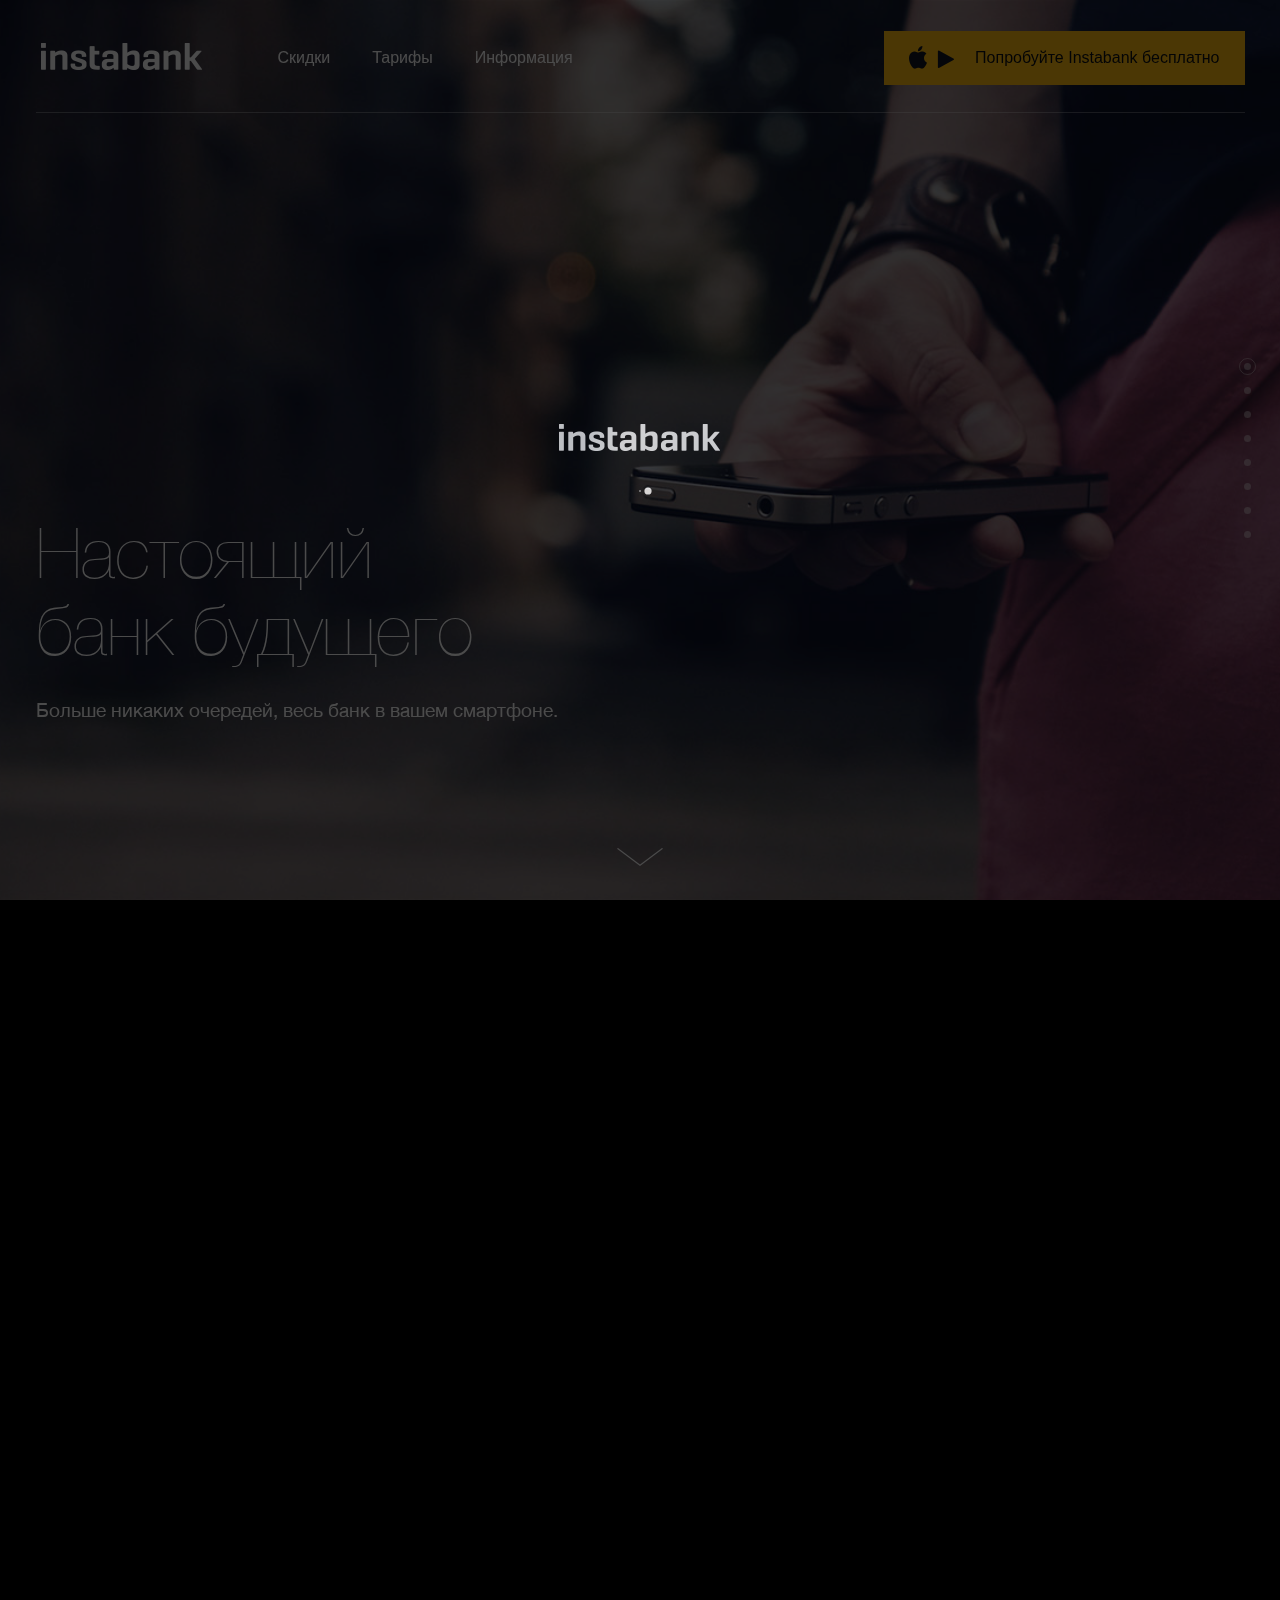
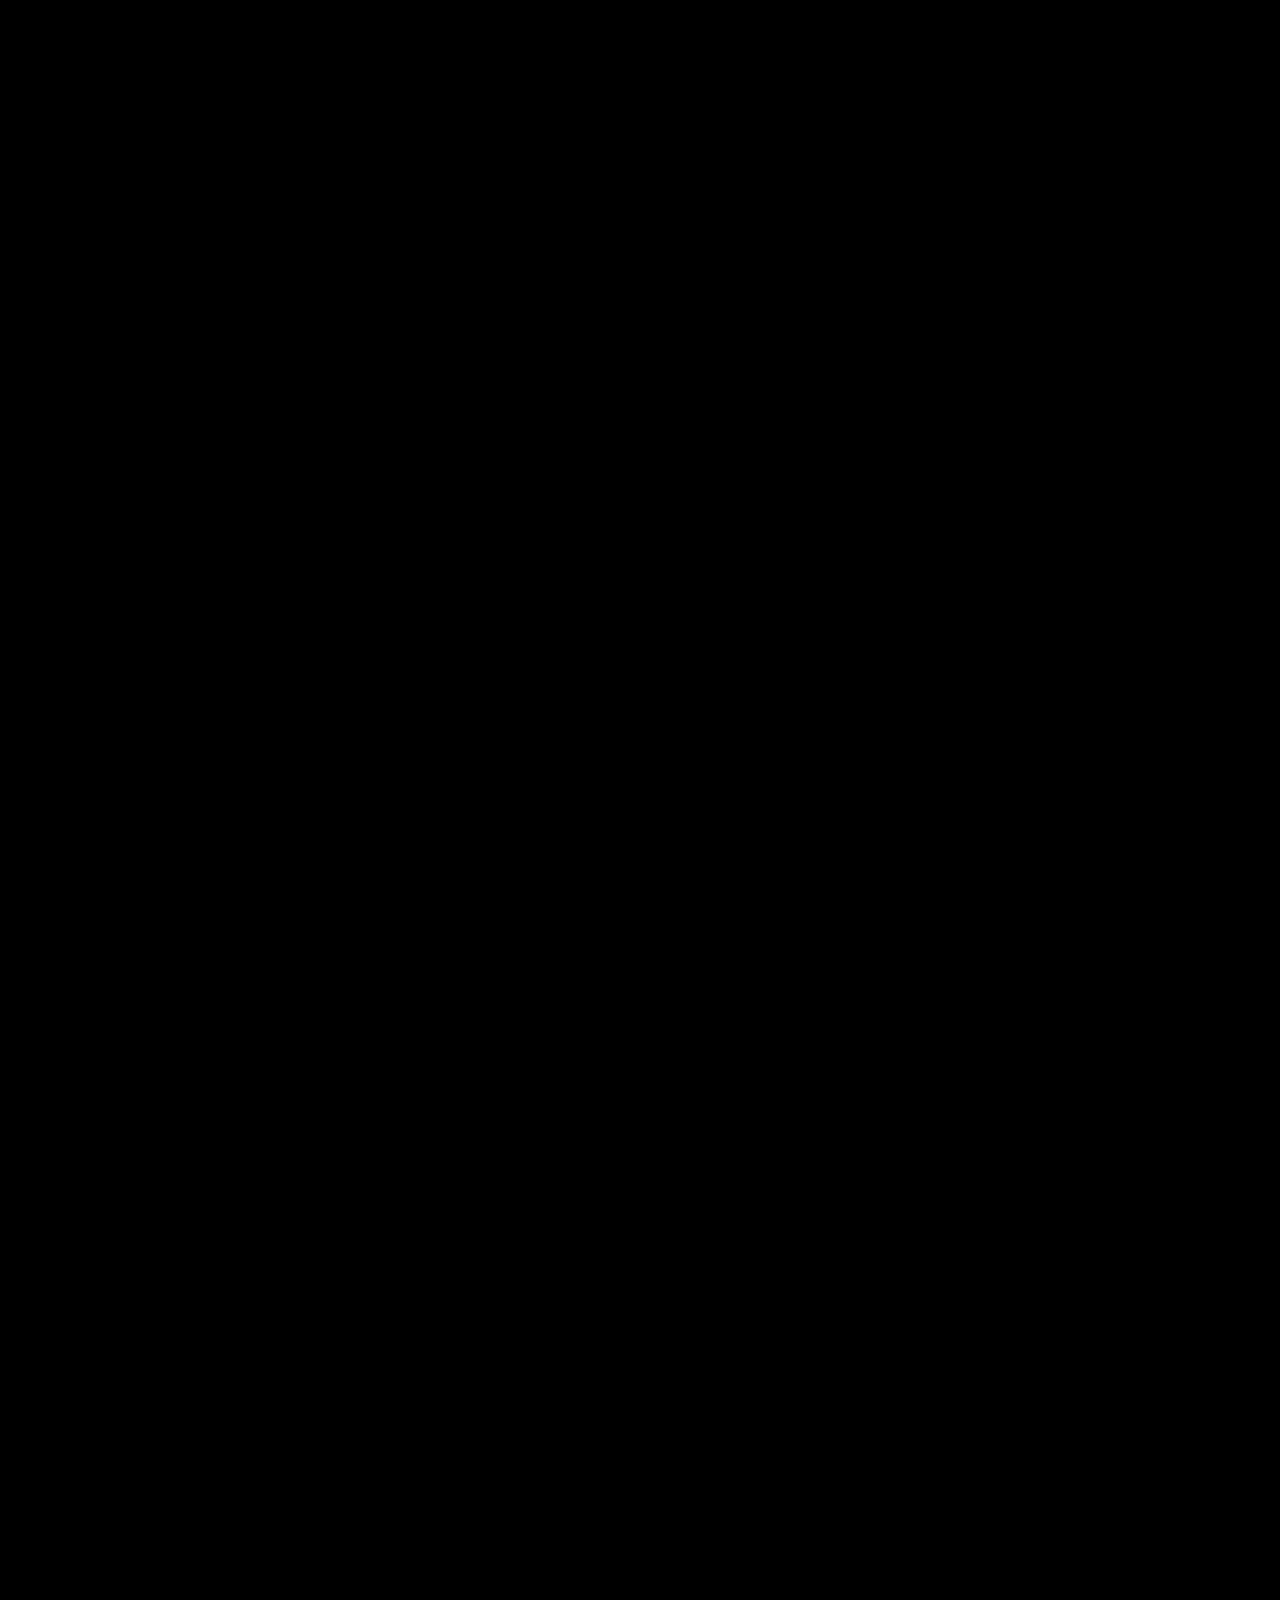
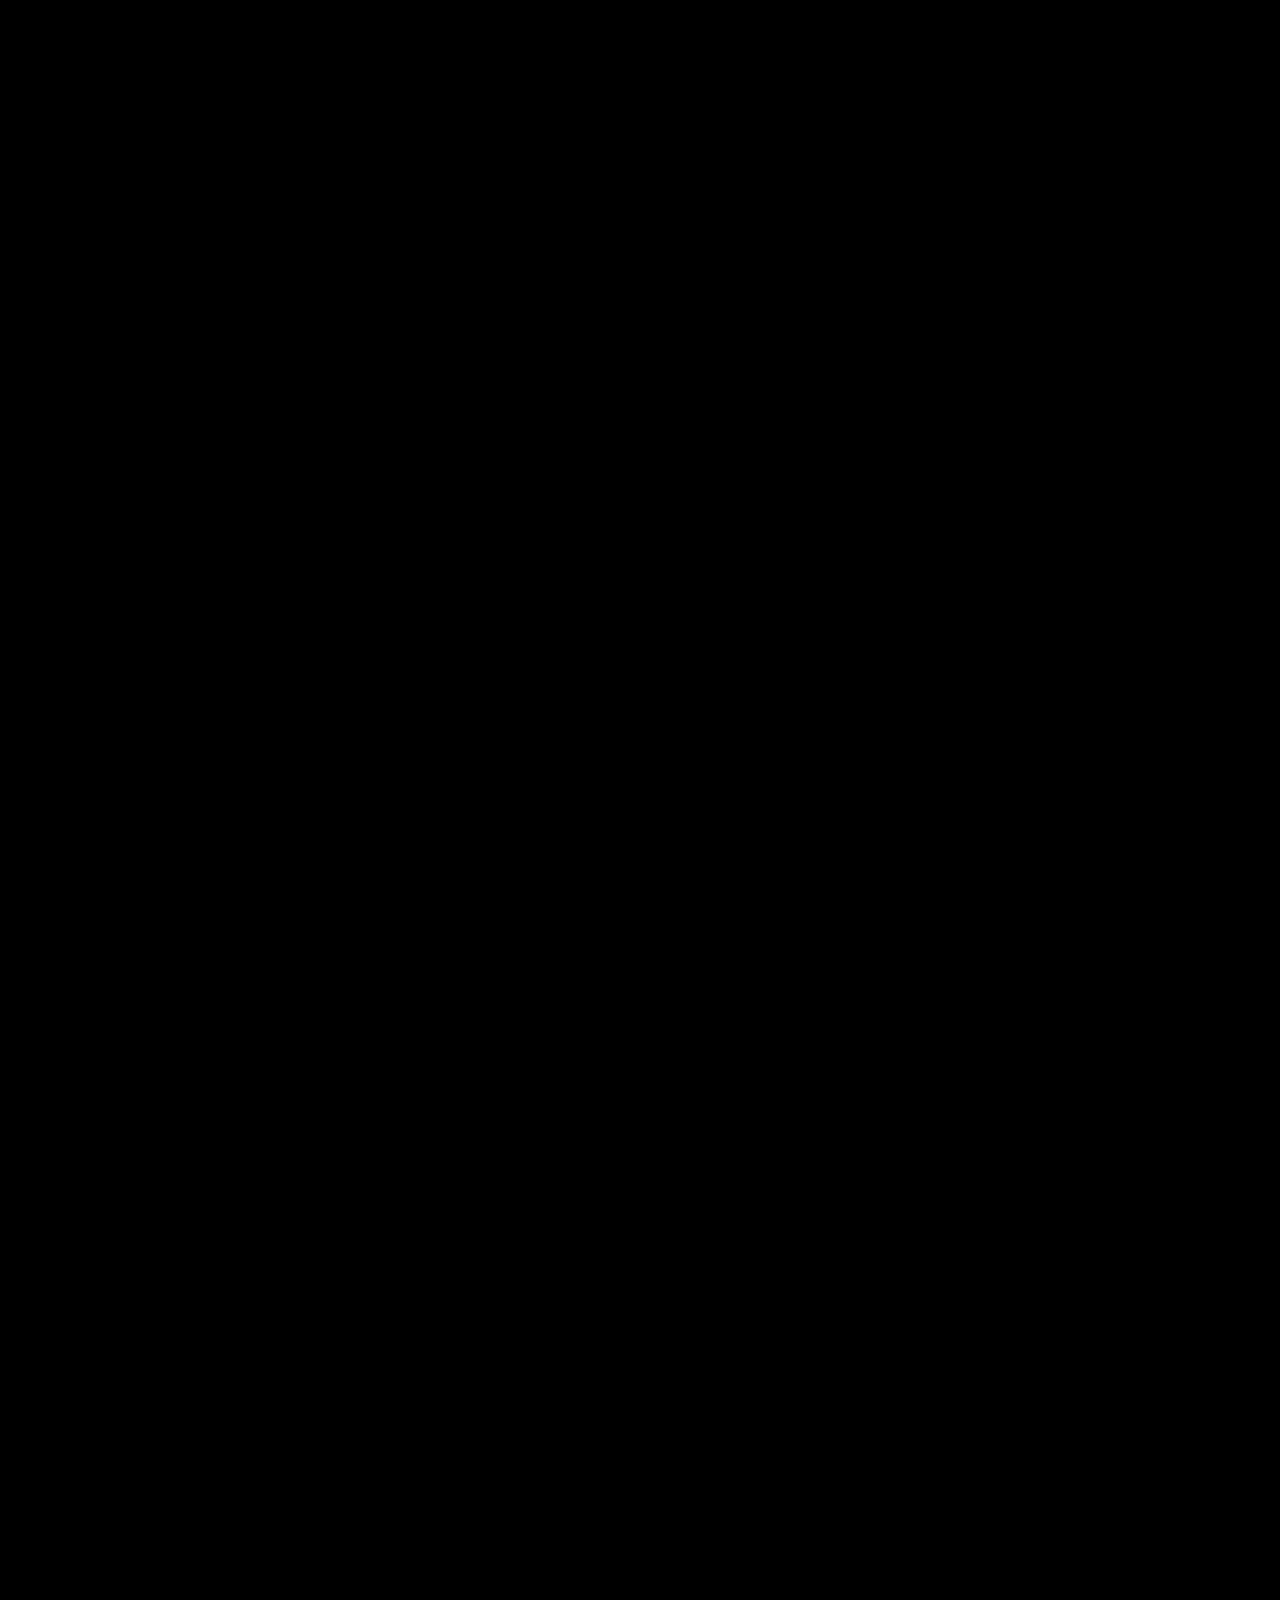
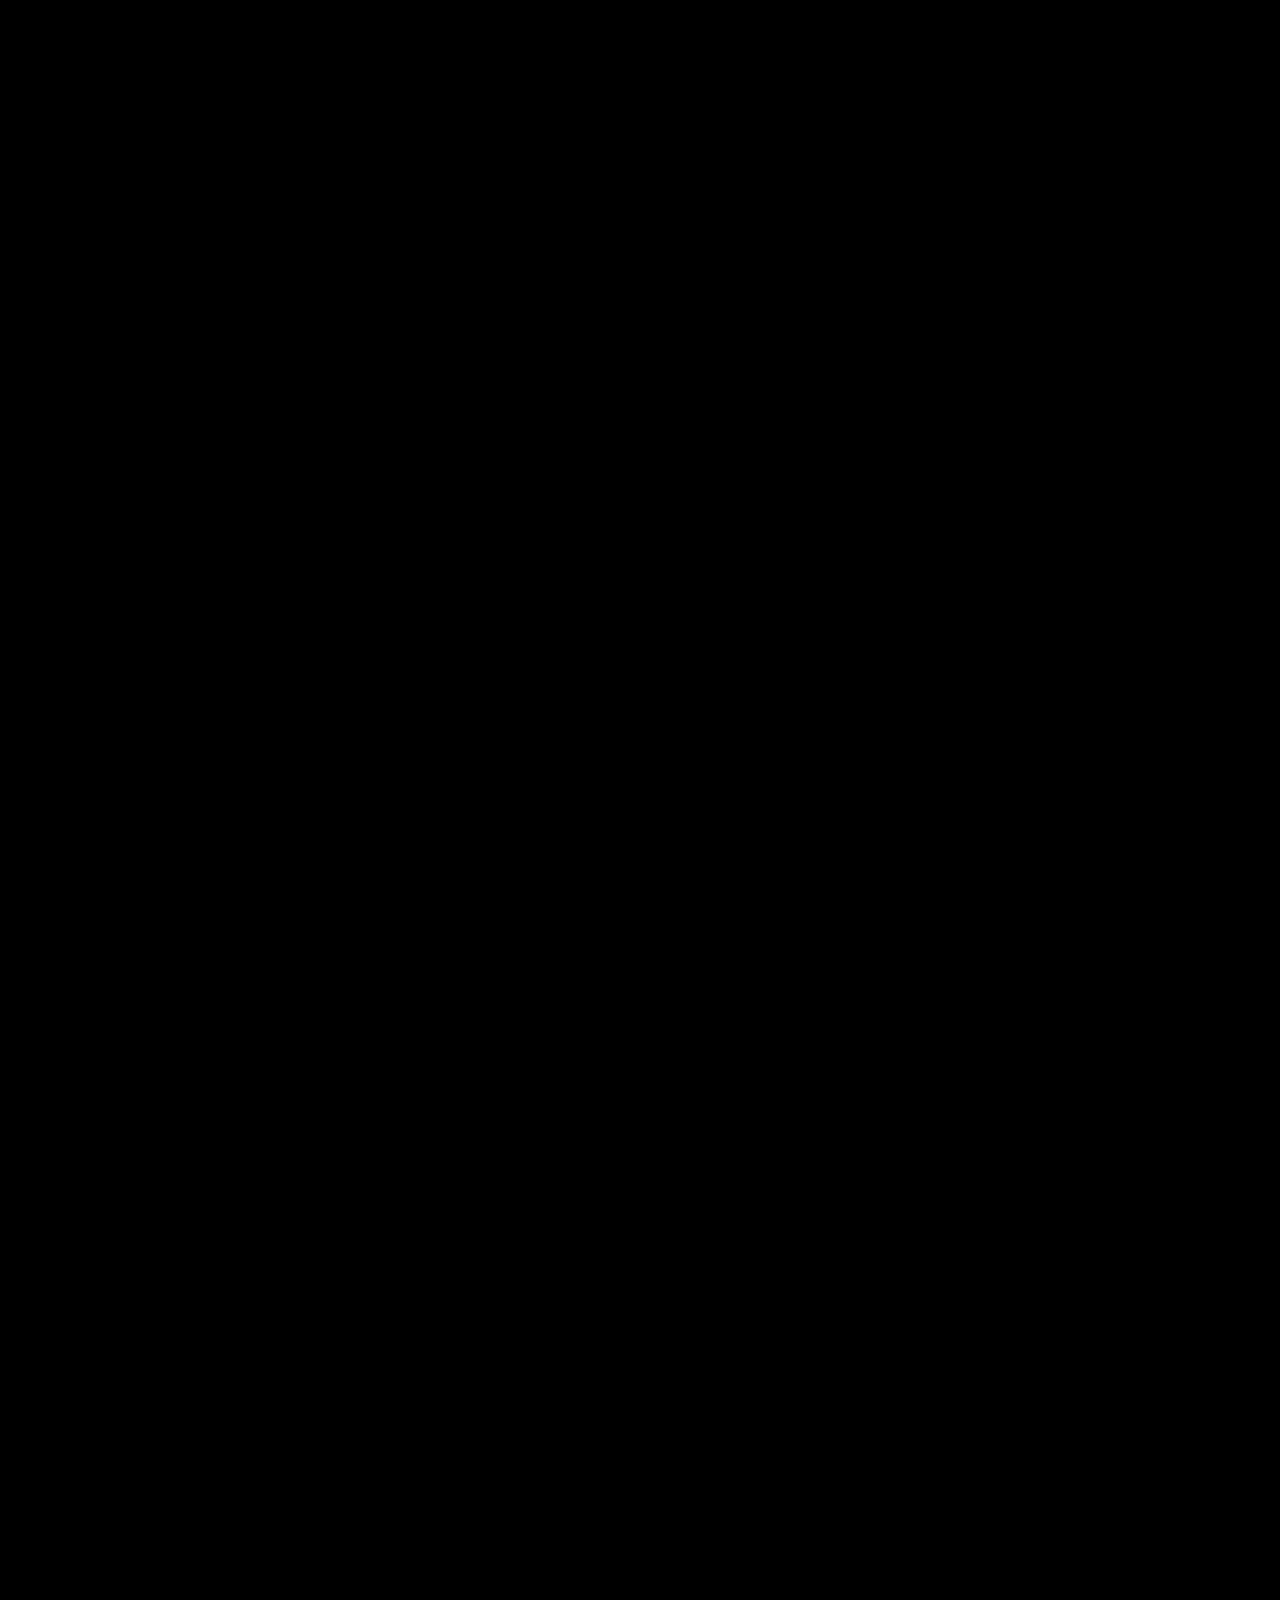
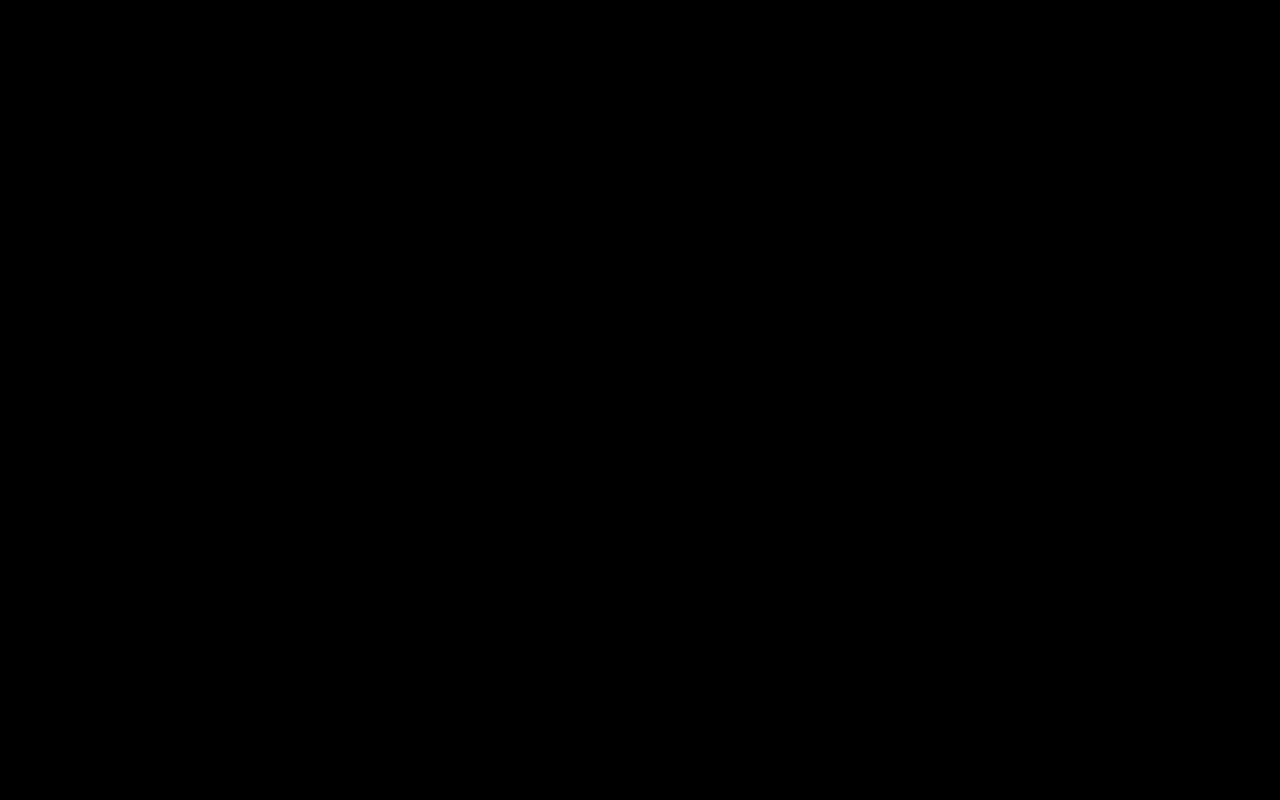
==== commit 49e38ebc: "flipper" ====
--- a/index.html
+++ b/index.html
@@ -8,6 +8,7 @@
 	<link rel="stylesheet" href="css/jquery.fullpage.css">
 	<link rel="stylesheet" href="css/jquery-ui.css">
 	<link rel="stylesheet" href="js/fancybox/jquery.fancybox.css">
+	<link rel="stylesheet" href="css/flipcard.css">
 	<link rel="stylesheet" href="css/all.css">
 	<!--[if lt IE 9]>
     	<link rel="stylesheet" type="text/css" href="css/ie8.css">
@@ -397,7 +398,7 @@
 					<h2>Пополнение банковским переводом</h2>
 					<p>Простой и дешевый способ, но деньги могут идти 1 - 3 дня.</p>
 					<p>Нужно зайти в приложение, в боковом меню найти раздел “Пополнение” и выбрать пункт “Переводом по реквизитам”. Далее, по этим реквизитам совершить платеж из стороннего интернетб-банка.</p>
-					<p>Некоторые банки берут комиссию за такие переводы, поэтому, лучше уточнить информацию в банке, из которого вы будете совершать перевод. Instabank комиссию за такое пополнение не возьмет.  </p>
+					<p>Некотороые банки берут комиссию за такие переводы, поэтому, лучше уточнить информацию в банке, из коготорого вы будете совершать перевод. Instabank комиссию за такое пополнение не возьмет.  </p>
 				</div>
 			</div>
 		</div>
@@ -472,6 +473,7 @@
 	<script type="text/javascript" src="js/fancybox/jquery.fancybox.pack.js"></script>
 	<script type="text/javascript" src="js/jquery-ui.js"></script>
 	<script type="text/javascript" src="js/jquery.ui.touch-punch.min.js"></script>
+	<script type="text/javascript" src="js/flipcard.js"></script>
 	<script type="text/javascript" src="js/jquery.main.js"></script>
 </body>
 </html>
--- a/css/flipcard.css
+++ b/css/flipcard.css
@@ -0,0 +1,217 @@
+/* ======================================================= 
+ * FlipCard.css for FlipCard.js v 1.2.0
+ * By Jiping Hu
+ *
+ * Contact: http://codecanyon.net/user/jipinghu
+ *
+ * Created: Oct 2013
+ *
+ * Copyright (c) 2013, Jiping Hu. All rights reserved.
+ * Released under CodeCanyon License http://codecanyon.net/
+ *
+ * ======================================================= */
+.card-container
+{
+    position: relative;
+  	-webkit-perspective: 1000px;
+  	-moz-perspective: 1000px;
+	  -ms-perspective: 1000px; 
+	  -o-perspective: 1000px;
+	  perspective: 1000px;
+  	/*default width height*/
+  	width: 200px; 
+  	height: 200px;
+}
+
+.card-container .card
+{
+  	position: relative;
+  	width: 100%;
+  	height: 100%;
+    padding: 0;
+    margin: 0;
+
+  	-webkit-transition-property: -webkit-transform;
+  	-webkit-transition-duration: 500ms;
+  	-webkit-transform-style: preserve-3d;
+  	-webkit-transform-origin: 50% 50%;
+  	-webkit-transition-timing-function: ease;
+
+  	-moz-transition-property: -moz-transform;
+  	-moz-transition-duration: 500ms;
+  	-moz-transform-style: preserve-3d;
+  	-moz-transform-origin: 50% 50%;
+  	-moz-transition-timing-function: ease;
+
+  	-ms-transition-property: -ms-transform;
+  	-ms-transition-duration: 500ms;
+  	-ms-transform-style: preserve-3d;
+  	-ms-transform-origin: 50% 50%;
+  	-ms-transition-timing-function: ease;
+
+  	-o-transition-property: -o-transform;
+  	-o-transition-duration: 500ms;
+  	-o-transform-style: preserve-3d;
+  	-o-transform-origin: 50% 50%;
+  	-o-transition-timing-function: ease;
+
+  	transition-property: transform;
+  	transition-duration: 500ms;
+  	transform-style: preserve-3d;
+  	transform-origin: 50% 50%;
+  	transition-timing-function: ease;
+}
+.notransition{
+    -webkit-transition: none !important;
+    -moz-transition: none !important;
+    -ms-transition: none !important;
+    -o-transition: none !important;
+    transition: none !important;
+}
+.card-container .card .front,
+.card-container .card .back
+{
+  	position: absolute;
+  	height: 100%;
+  	width: 100%;
+    overflow: hidden;
+    padding: 0;
+    margin: 0;
+  	-webkit-backface-visibility: hidden;
+  	-moz-backface-visibility: hidden;
+  	-ms-backface-visibility: hidden;
+  	-o-backface-visibility: hidden;
+  	backface-visibility: hidden;
+}
+.card-container .card .back
+{
+    /*visibility: hidden;*/
+	background: none repeat scroll 0% 0% #F1F1F1;
+    display: none;
+}
+.card-container .card .back,
+.card-container .card .back-y
+{
+    -webkit-transform: rotateY( -180deg );
+    -moz-transform: rotateY( -180deg );
+    -ms-transform: rotateY( -180deg );
+    -o-transform: rotateY( -180deg );
+    transform: rotateY( -180deg );
+}
+.card-container .card .back-x
+{
+  	-webkit-transform: rotateX( -180deg );
+  	-moz-transform: rotateX( -180deg );
+  	-ms-transform: rotateX( -180deg );
+  	-o-transform: rotateX( -180deg );
+  	transform: rotateX( -180deg );
+}
+
+.card-container.flipped-lr .card {
+	  -webkit-transform: rotateY( 180deg );
+  	-moz-transform: rotateY( 180deg );
+  	-ms-transform: rotateY( 180deg );
+  	-o-transform: rotateY( 180deg );
+  	transform: rotateY( 180deg );
+}
+.card-container.flipped-rl .card {
+	  -webkit-transform: rotateY( -180deg );
+  	-moz-transform: rotateY( -180deg );
+  	-ms-transform: rotateY( -180deg );
+  	-o-transform: rotateY( -180deg );
+  	transform: rotateY( -180deg );
+}
+.card-container.flipped-tb .card {
+  	-webkit-transform: rotateX( -180deg );
+  	-moz-transform: rotateX( -180deg );
+  	-ms-transform: rotateX( -180deg );
+  	-o-transform: rotateX( -180deg );
+  	transform: rotateX( -180deg );
+}
+.card-container.flipped-bt .card {
+  	-webkit-transform: rotateX( 180deg );
+  	-moz-transform: rotateX( 180deg );
+  	-ms-transform: rotateX( 180deg );
+  	-o-transform: rotateX( 180deg );
+  	transform: rotateX( 180deg );
+}
+/**ie10**/
+.card-container .ie10 {
+    -webkit-transition: none !important;
+    -moz-transition: none !important;
+    -ms-transition: none !important;
+    -o-transition: none !important;
+    transition: none !important;
+}
+.card-container .ie10 .front,
+.card-container .ie10 .back
+{
+    transition-property: transform;
+    transition-duration: 500ms;
+    transform-style: preserve-3d;
+    transform-origin: 50% 50%;
+    transition-timing-function: ease;
+}
+.flipped-lr .ie10,
+.flipped-rl .ie10,
+.flipped-tb .ie10,
+.flipped-bt .ie10
+{
+    transform: none !important;
+}
+
+/**initial state for front**/
+.card-container .ie10 .front-y
+{
+    transform: perspective(1000px) rotateY(0deg);
+}
+.card-container .ie10 .front-x
+{
+    transform: perspective(1000px) rotateX(0deg);
+}
+/*.card-container .ie10 .back,*/
+.card-container .ie10 .back-y
+{
+    transform: perspective(1000px) rotateY( -180deg );
+}
+.card-container .ie10 .back-y-r
+{
+    transform: perspective(1000px) rotateY( 180deg );
+}
+.card-container .ie10 .back-x
+{
+    transform: perspective(1000px) rotateX( -180deg );
+}
+.card-container .ie10 .back-x-r
+{
+    transform: perspective(1000px) rotateX( 180deg );
+}
+
+/*front-y back-y*/
+.flipped-lr .ie10 .front {
+    transform: perspective(1000px) rotateY( 180deg ); 
+}
+.flipped-lr .ie10 .back {
+    transform: perspective(1000px) rotateY( 0deg );
+}
+/*front-y back-y-r*/
+.flipped-rl .ie10 .front {
+    transform: perspective(1000px) rotateY( -180deg ); 
+}
+.flipped-rl .ie10 .back {
+    transform: perspective(1000px) rotateY( 0deg );
+}
+/*front-x back-x*/
+.flipped-tb .ie10 .front {
+    transform: perspective(1000px) rotateX( 180deg ); 
+}
+.flipped-tb .ie10 .back {
+    transform: perspective(1000px) rotateX( 0deg ); 
+}
+/*front-x back-x-r*/
+.flipped-bt .ie10 .front {
+    transform: perspective(1000px) rotateX( -180deg ); 
+}
+.flipped-bt .ie10 .back {
+    transform: perspective(1000px) rotateX( 0deg );
+}
--- a/css/all.css
+++ b/css/all.css
@@ -318,9 +318,6 @@
 	display: none;
 }
 
-.flip-container {
-	height: 412px;
-}
 /*.not_is_touch .flip-container{
 	-moz-perspective: 1000;
     -o-perspective: 1000;
@@ -370,7 +367,7 @@
 }*/
 
 .flipper .back {
-    display: none;
+/*    display: none;*/
 }
 
 /*.not_is_touch .flipper .back {
@@ -397,7 +394,7 @@
 }*/
 
 .flipper .front {
-    z-index: 5;
+/*    z-index: 5;*/
     background: #fff;
 	cursor: pointer;
 }
@@ -429,8 +426,8 @@
 	height:auto;
 }
 .info-lst .txt-box{
-	position: absolute;
-	top: 0;
+	position: initial;
+	margin-top: -412px;
 	color: #fff;
 	text-align: center;
 	font-size: 29px;
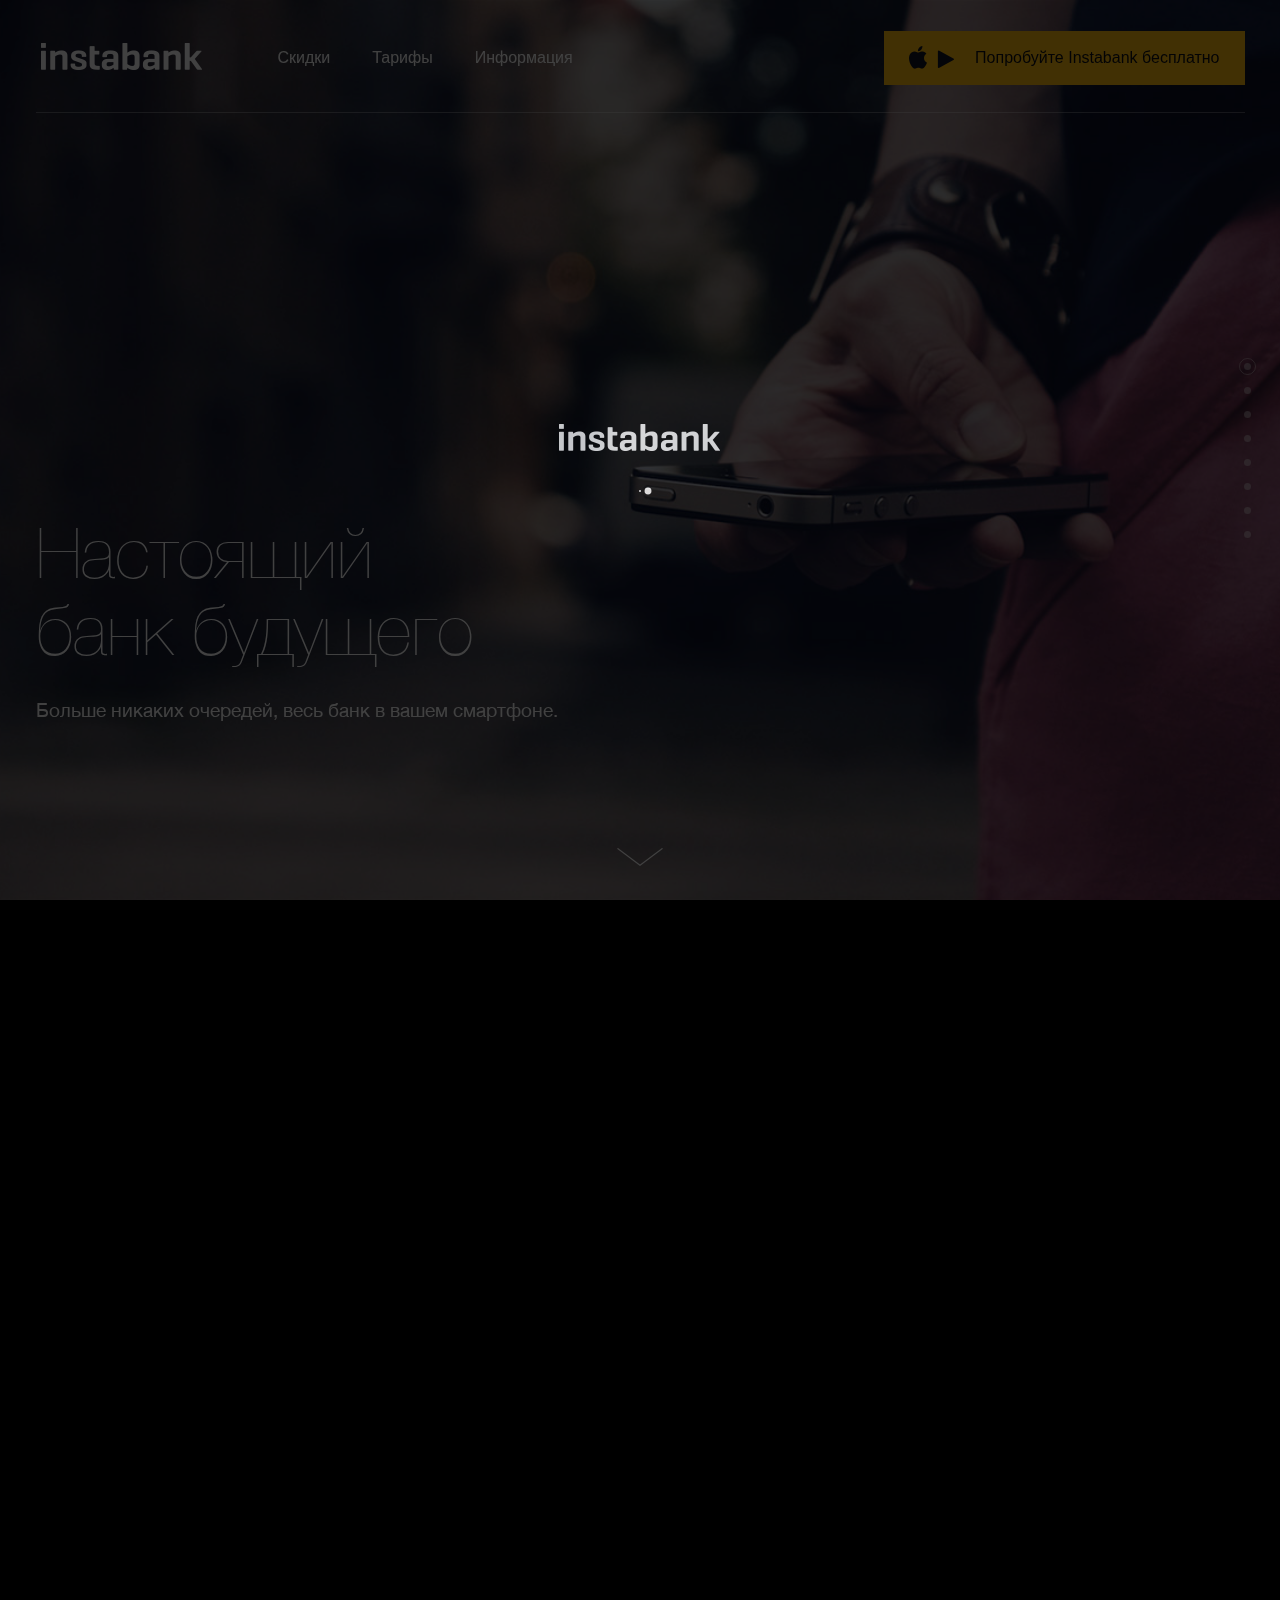
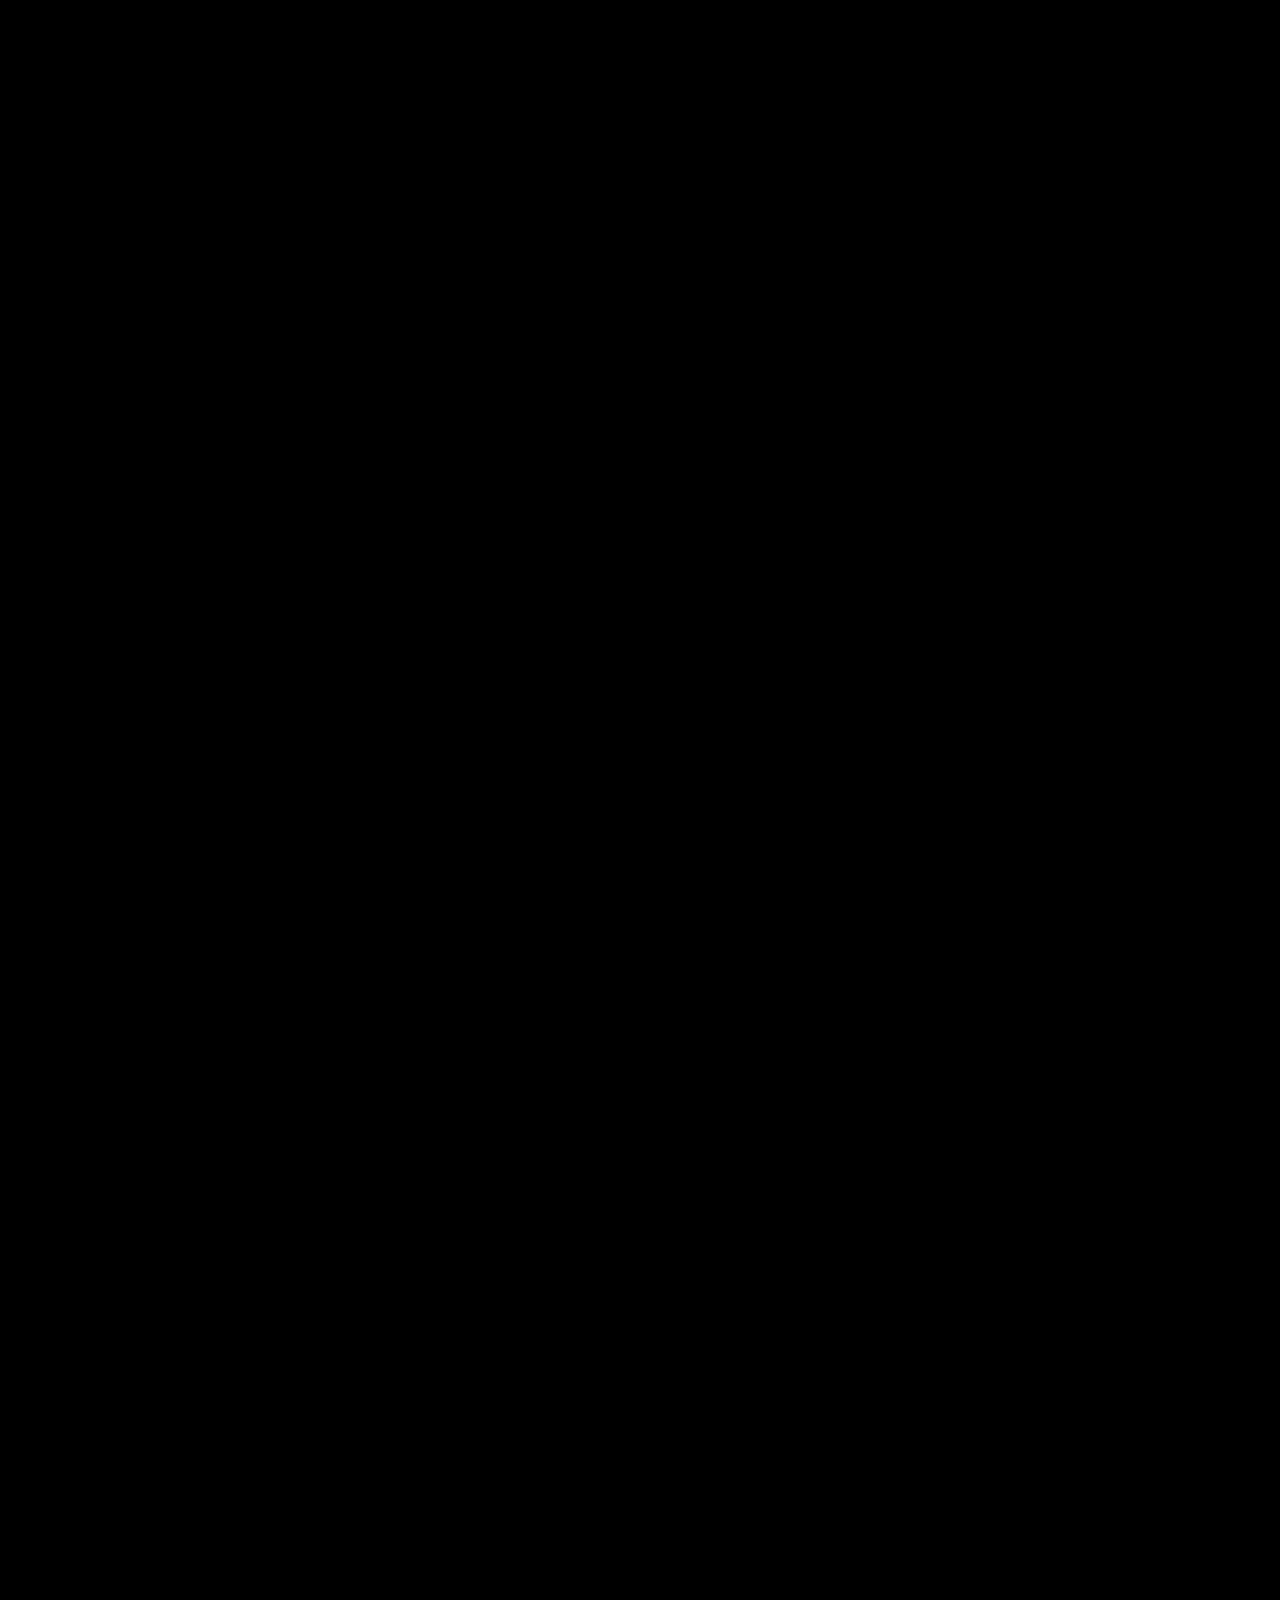
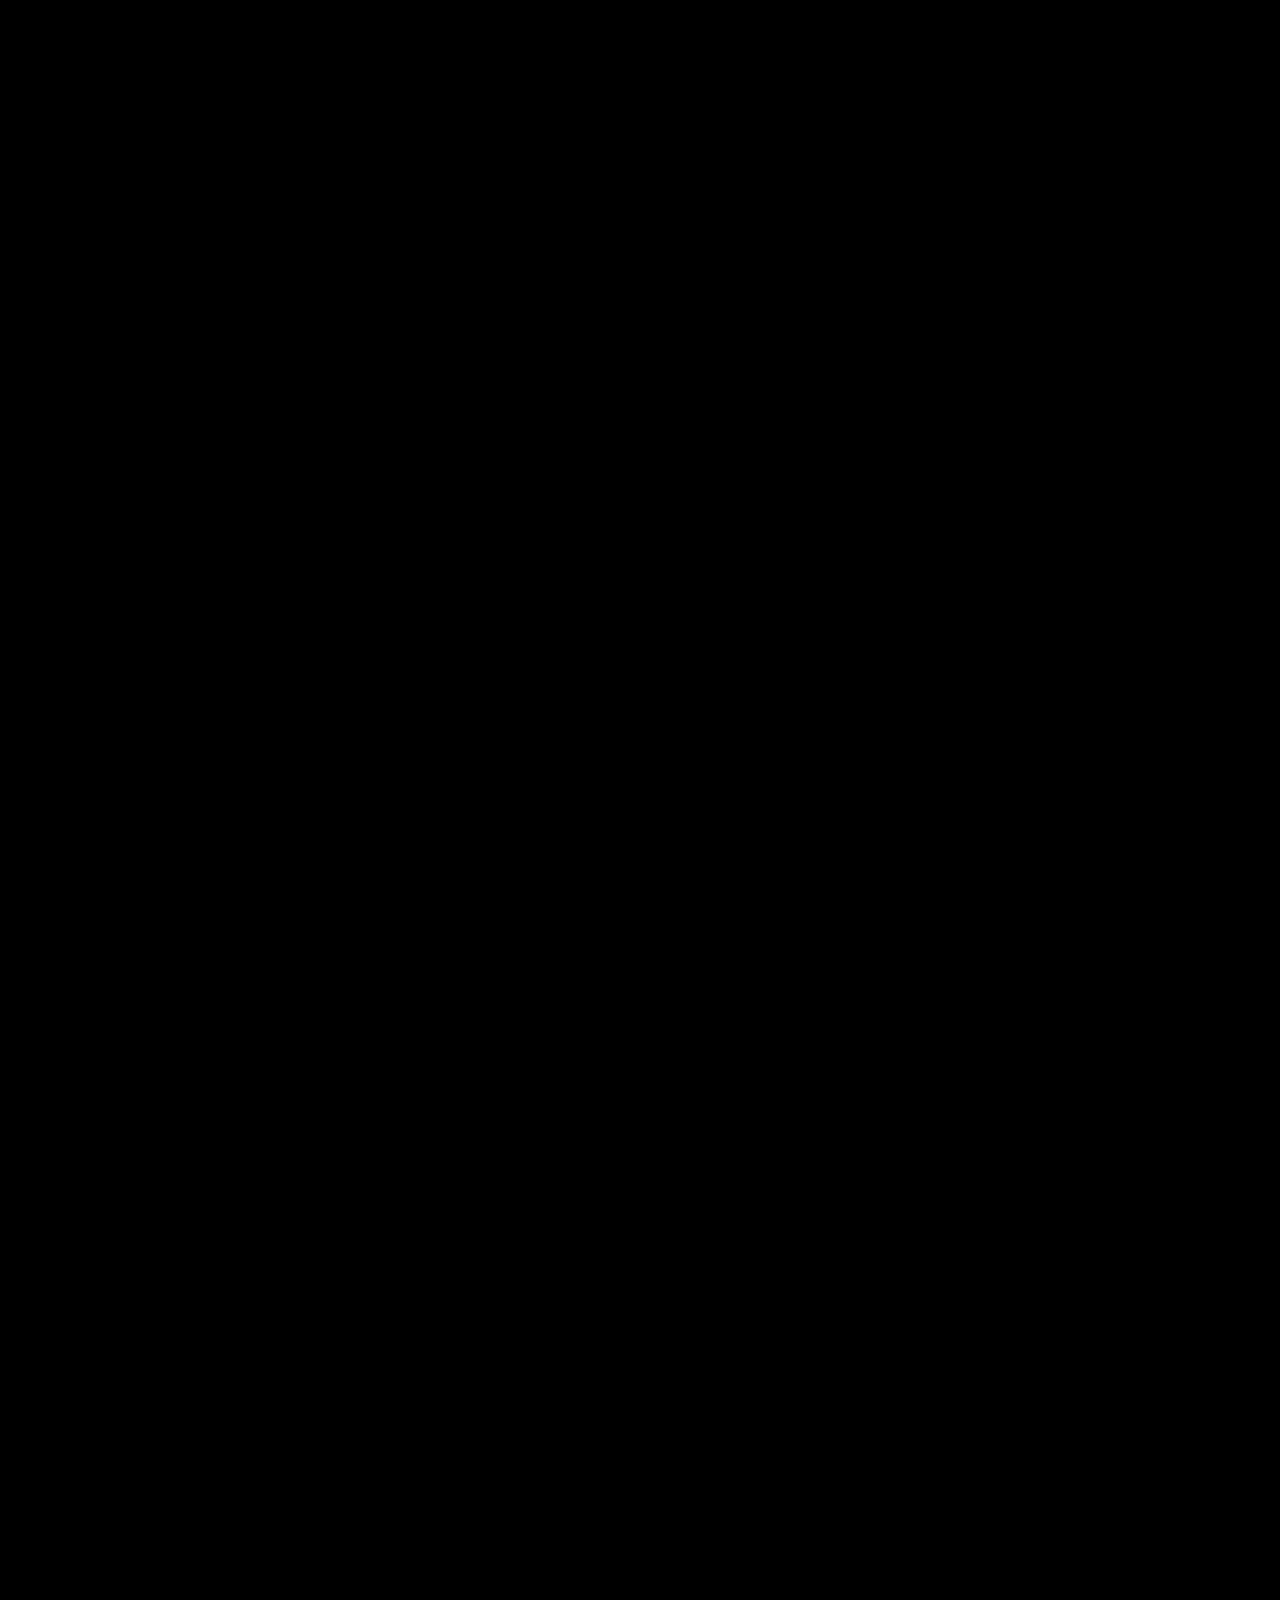
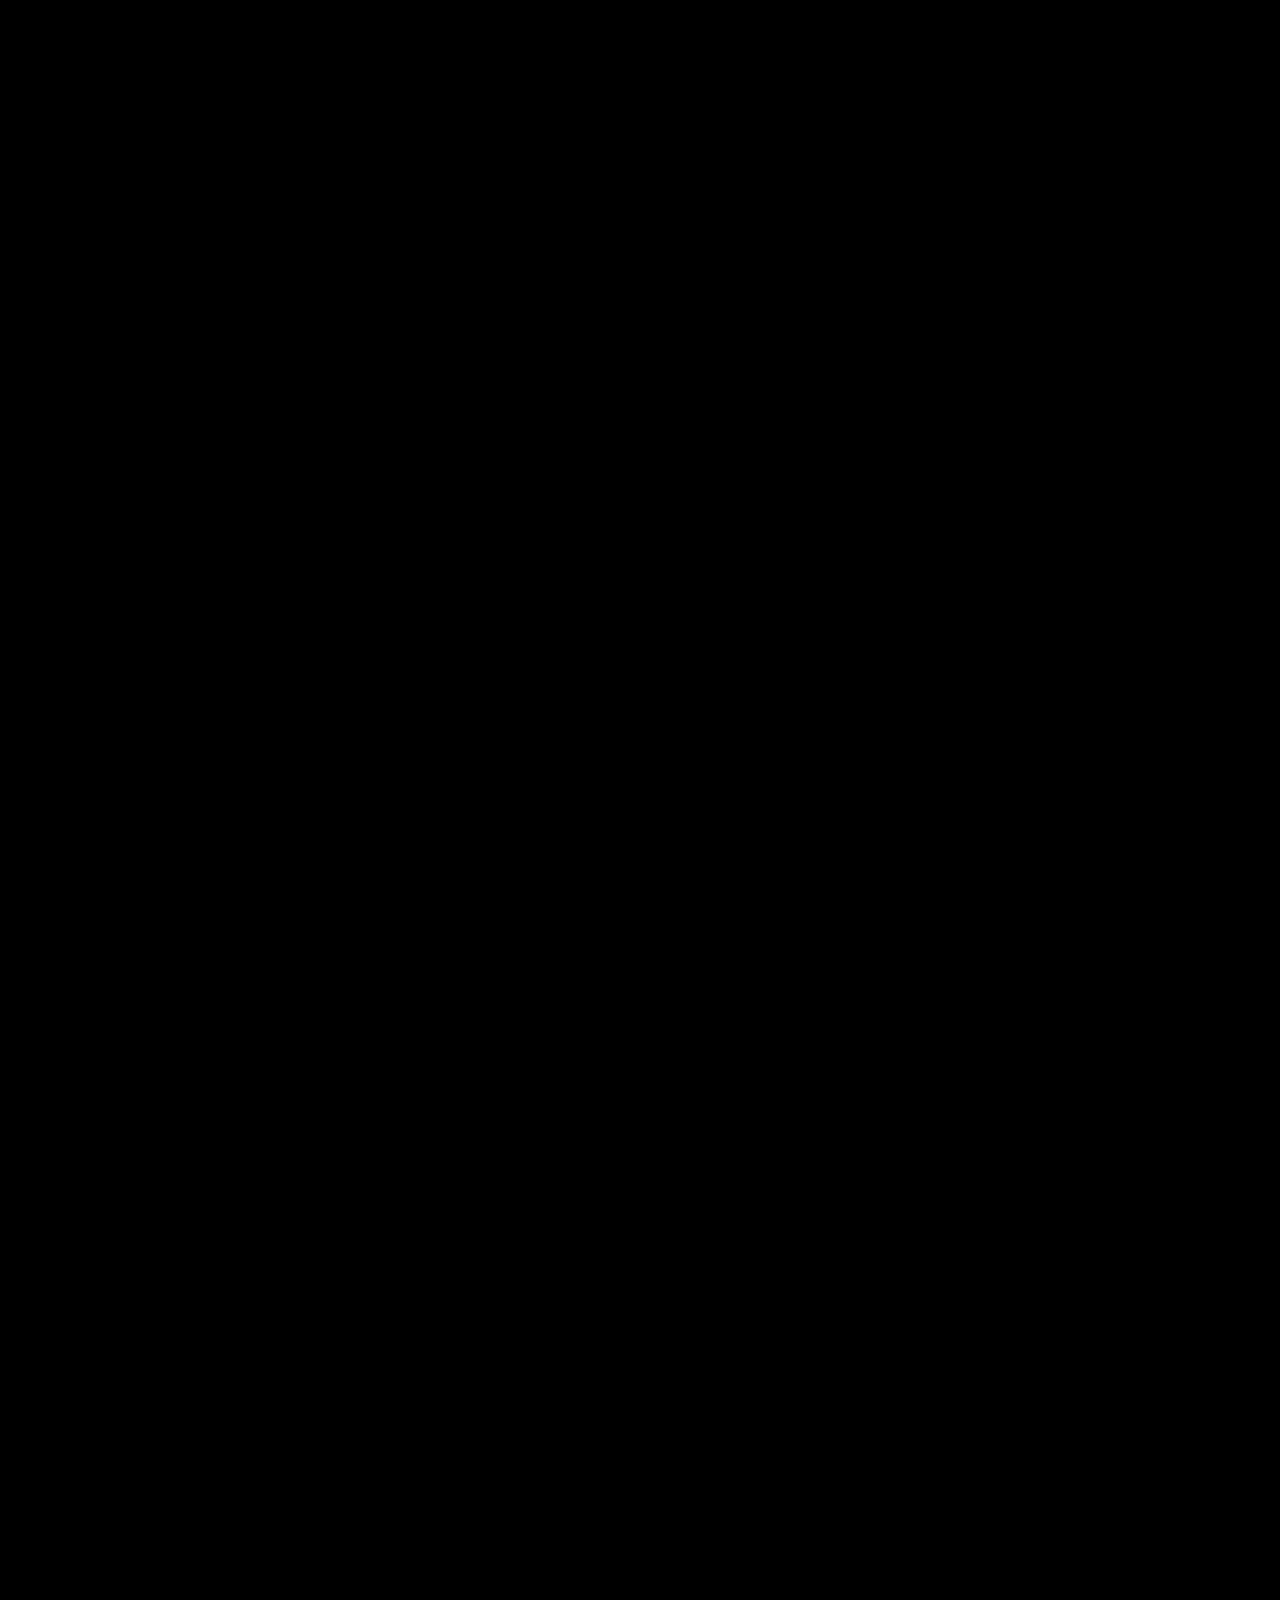
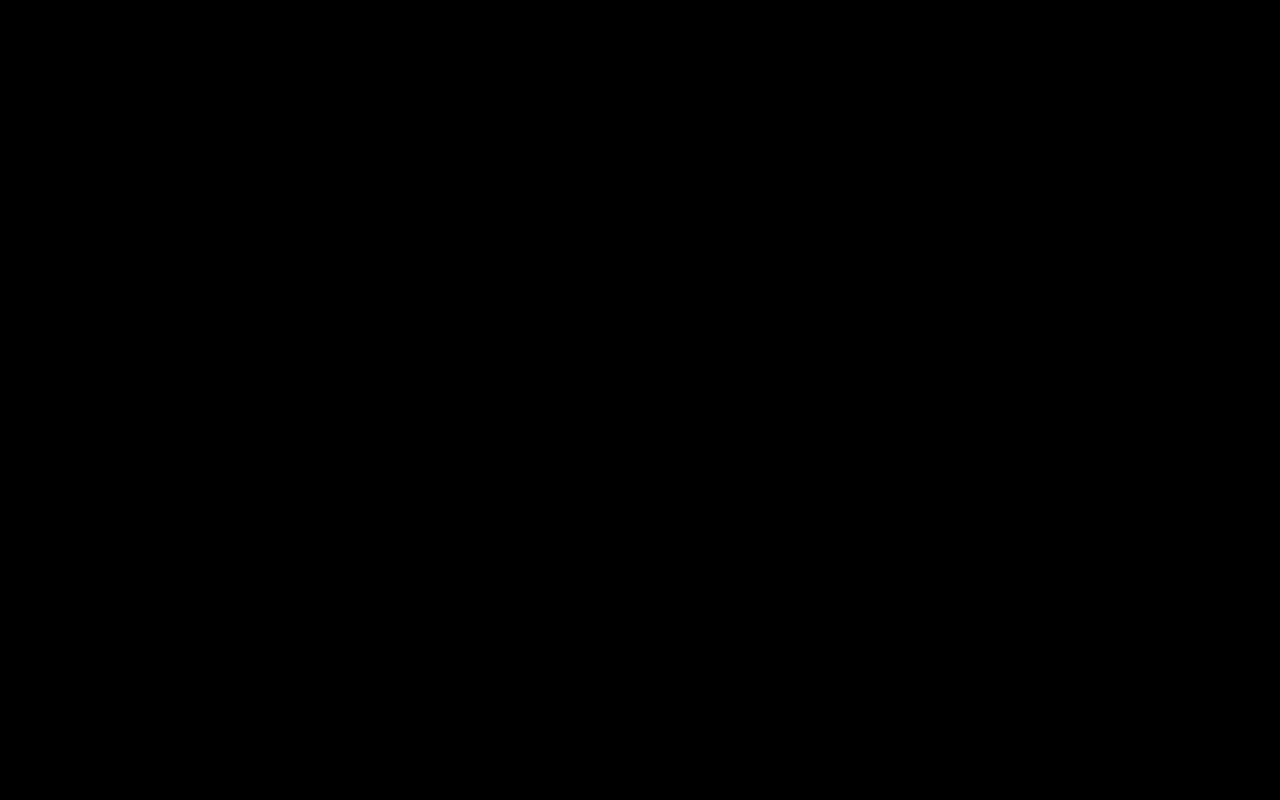
==== commit 31d5f505: "Merge branch 'master' of https://github.com/idamobile/Instabank-site" ====
--- a/index.html
+++ b/index.html
@@ -398,7 +398,7 @@
 					<h2>Пополнение банковским переводом</h2>
 					<p>Простой и дешевый способ, но деньги могут идти 1 - 3 дня.</p>
 					<p>Нужно зайти в приложение, в боковом меню найти раздел “Пополнение” и выбрать пункт “Переводом по реквизитам”. Далее, по этим реквизитам совершить платеж из стороннего интернетб-банка.</p>
-					<p>Некотороые банки берут комиссию за такие переводы, поэтому, лучше уточнить информацию в банке, из коготорого вы будете совершать перевод. Instabank комиссию за такое пополнение не возьмет.  </p>
+					<p>Некоторые банки берут комиссию за такие переводы, поэтому, лучше уточнить информацию в банке, из которого вы будете совершать перевод. Instabank комиссию за такое пополнение не возьмет.  </p>
 				</div>
 			</div>
 		</div>
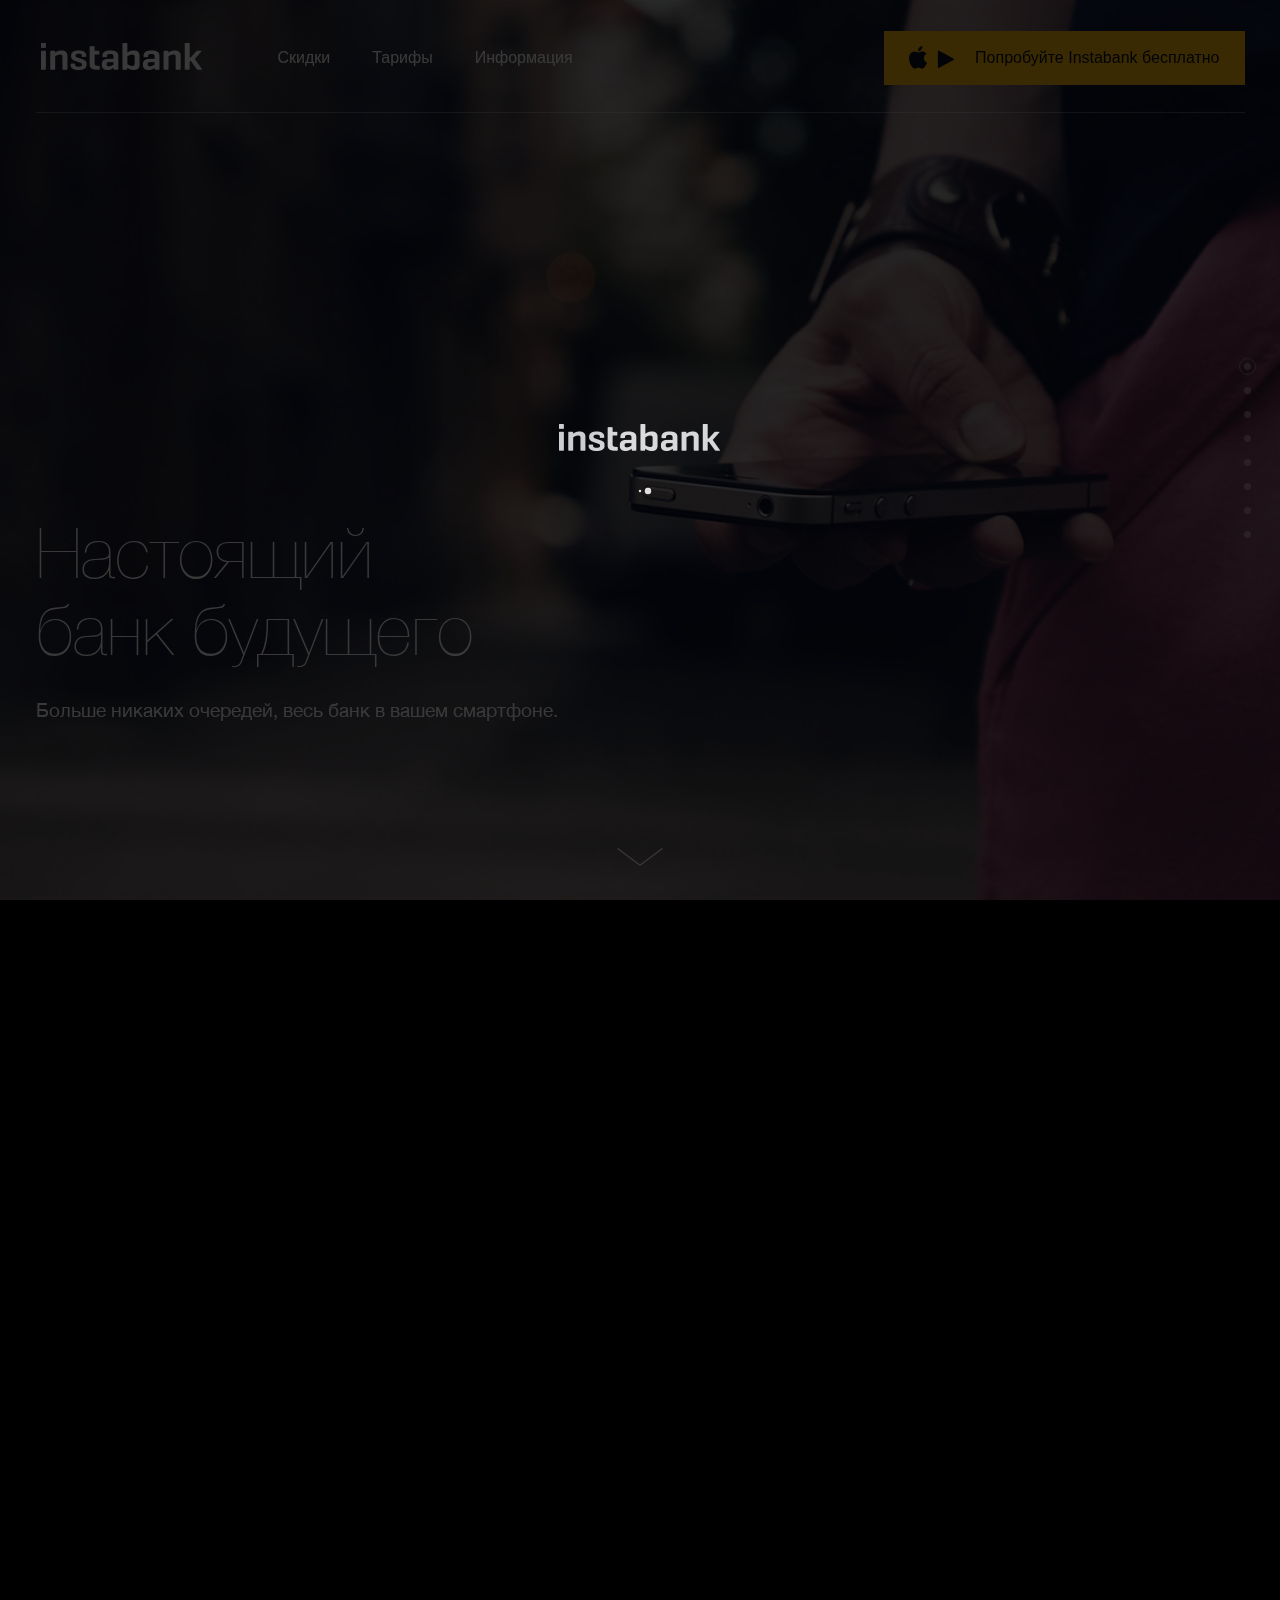
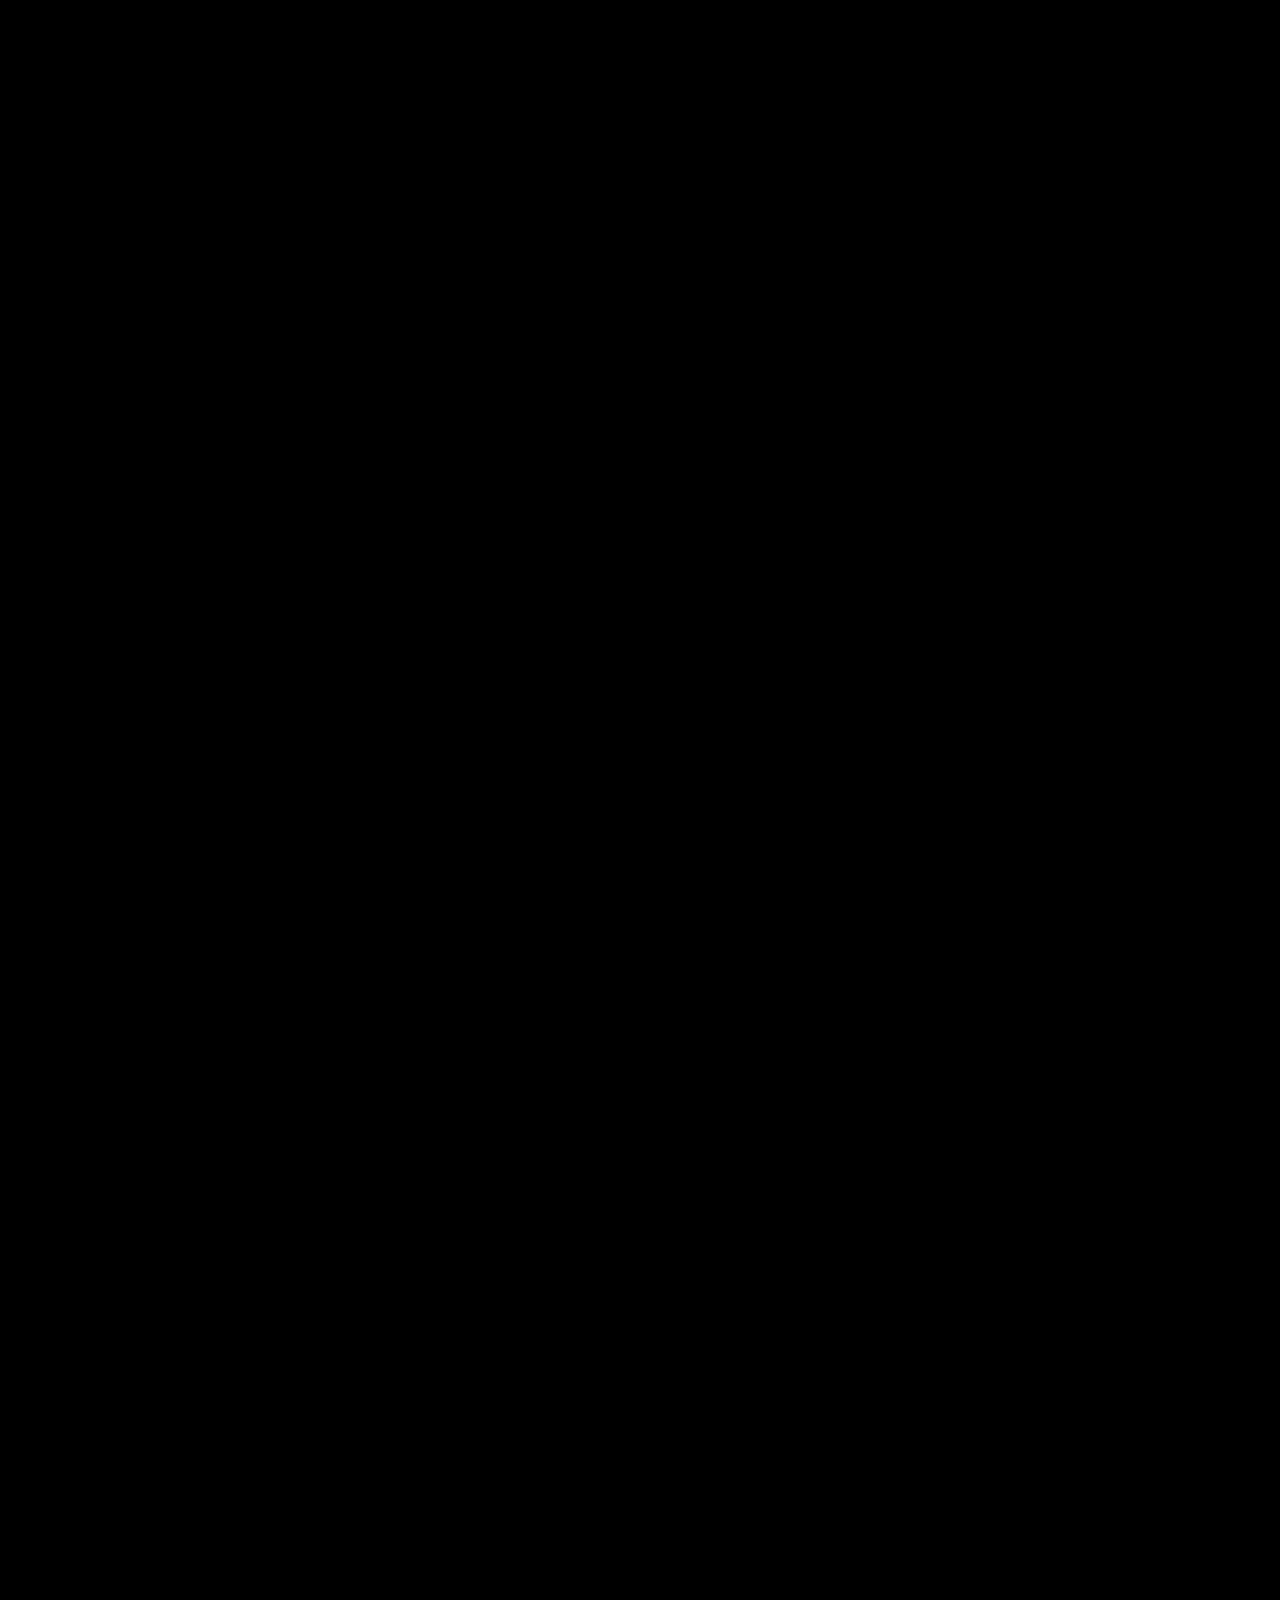
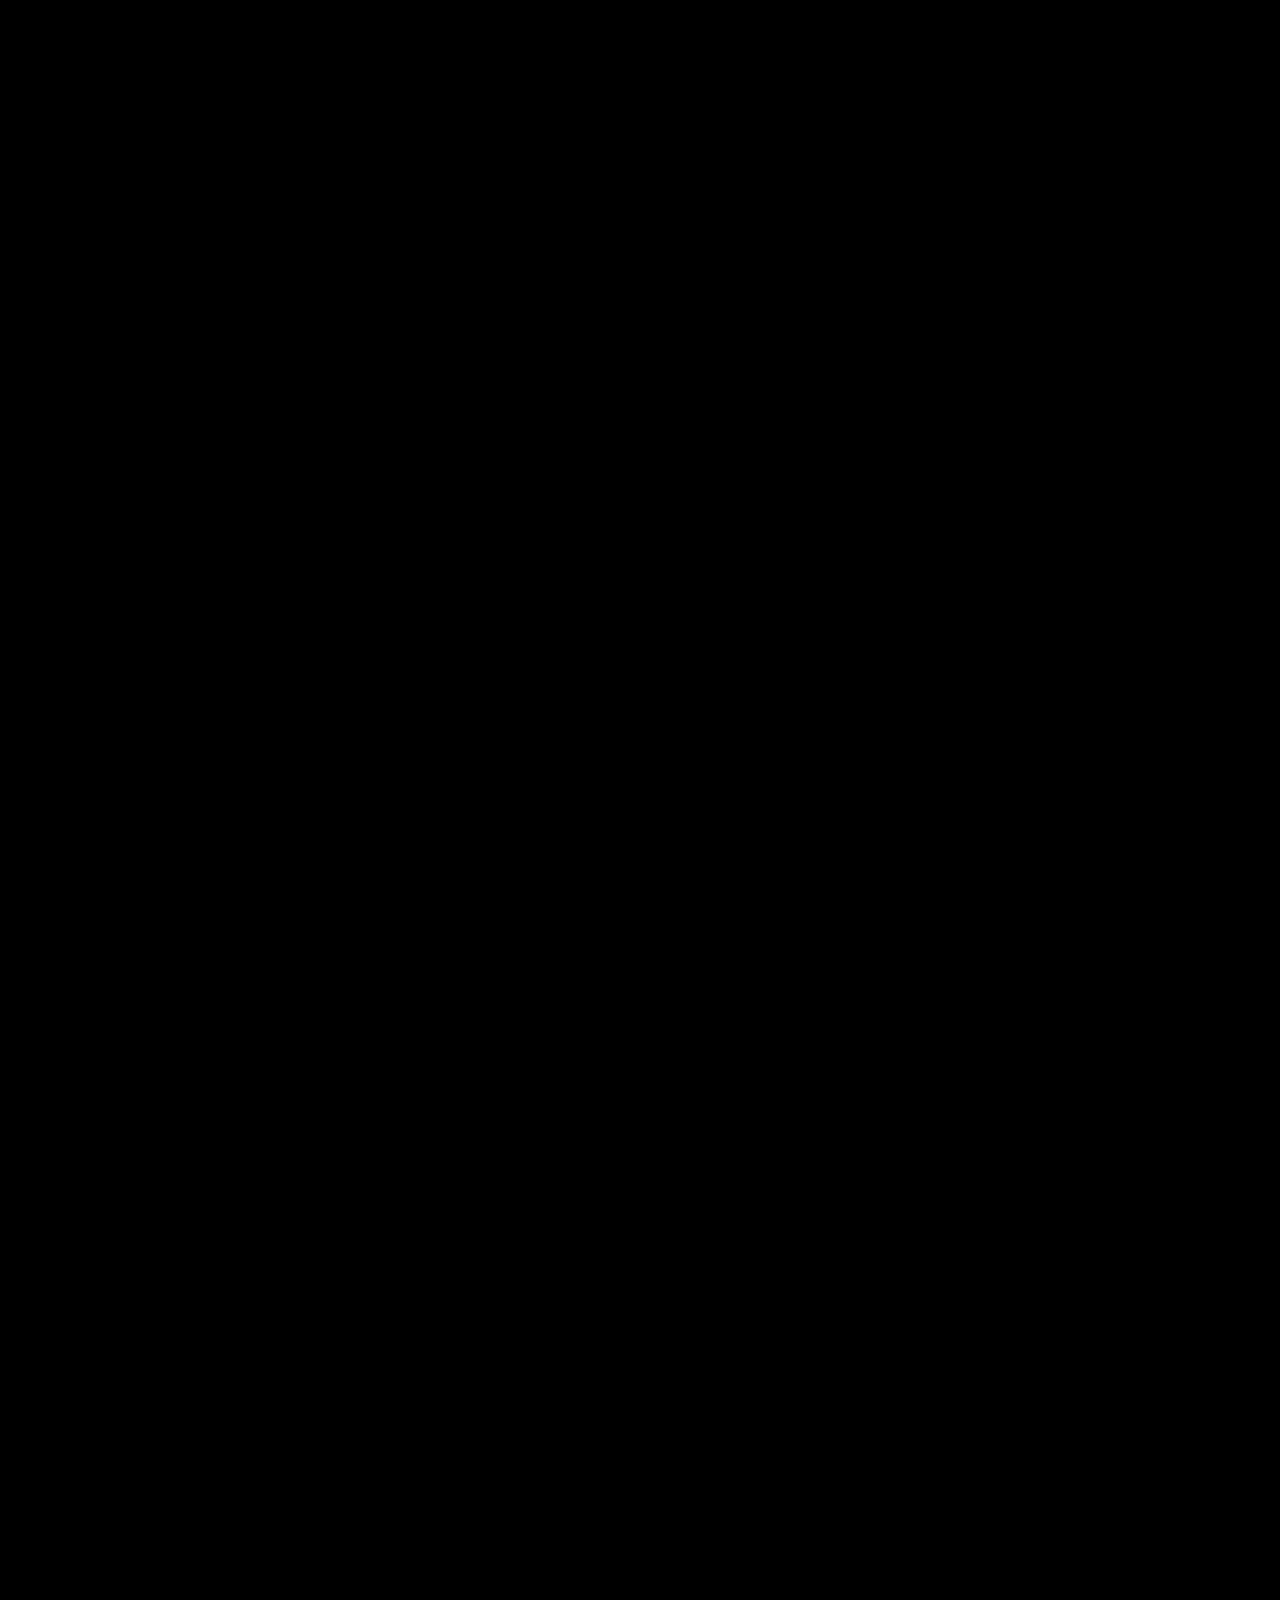
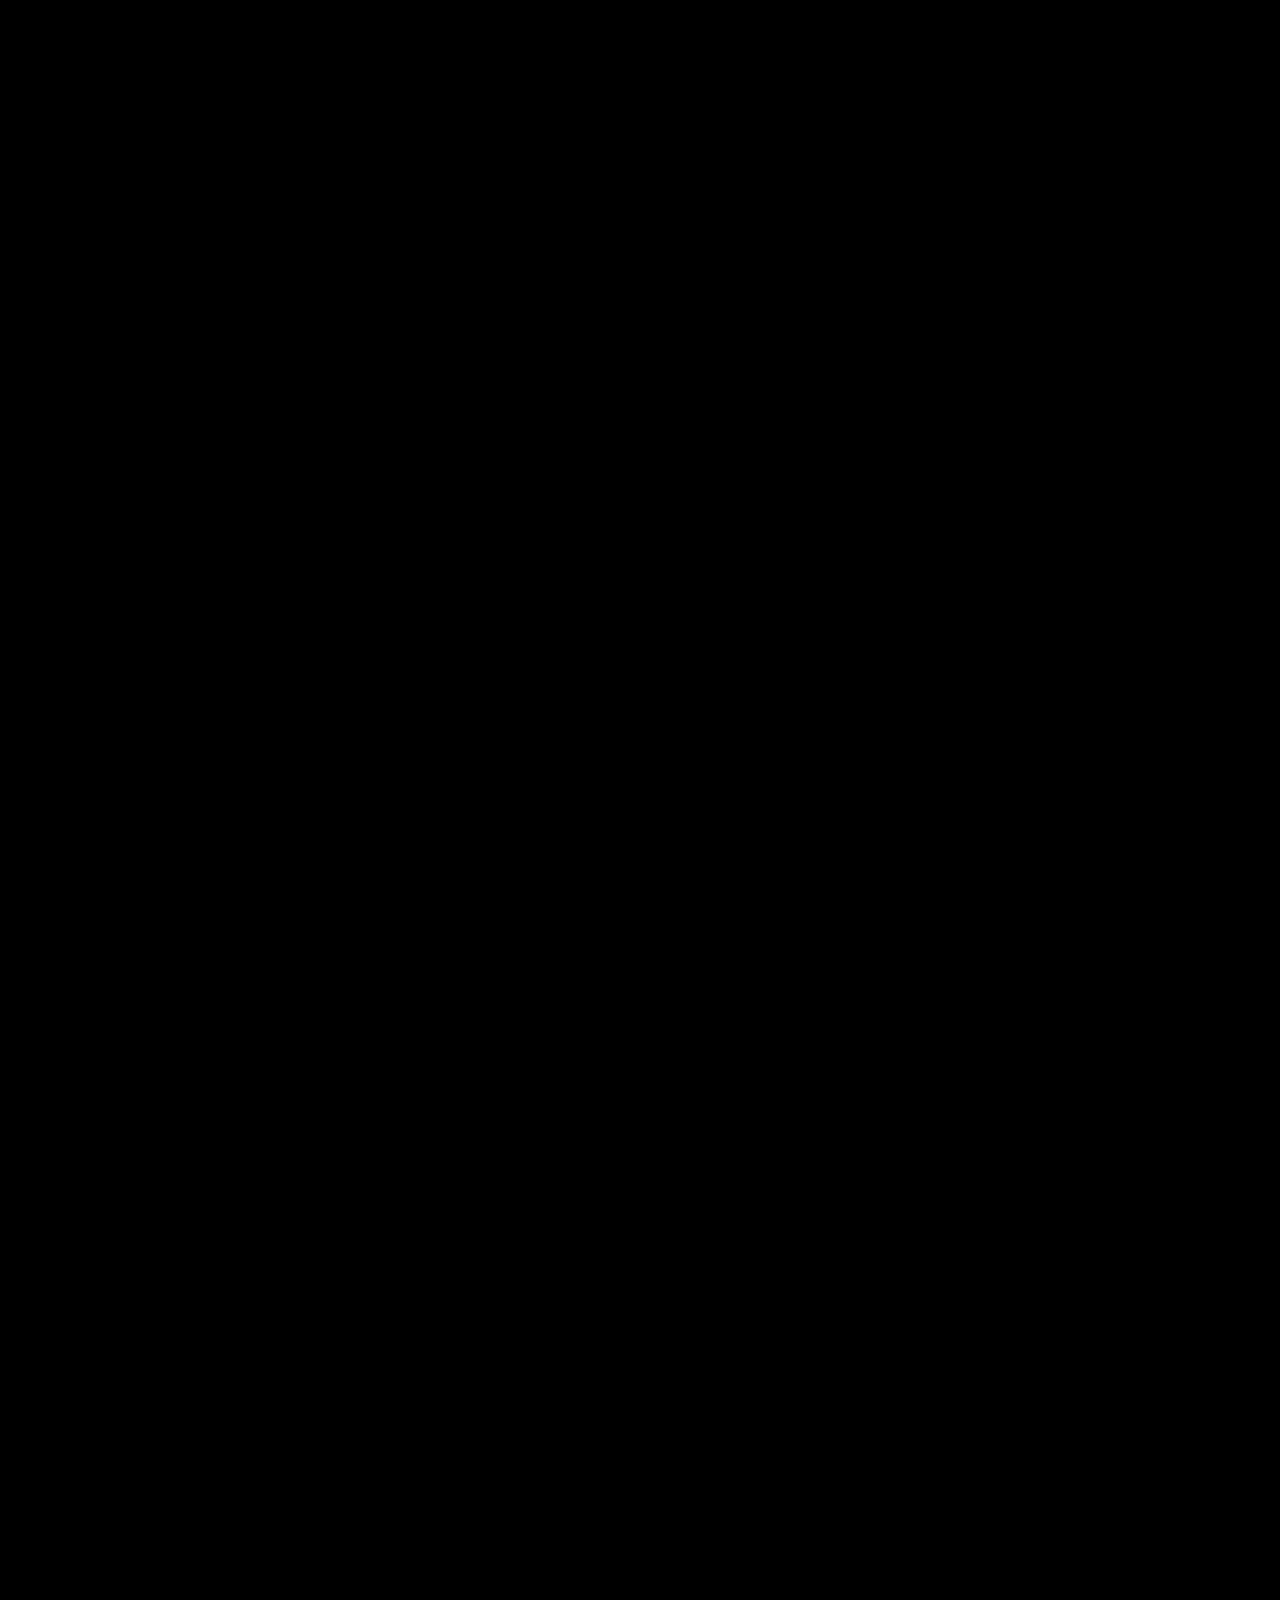
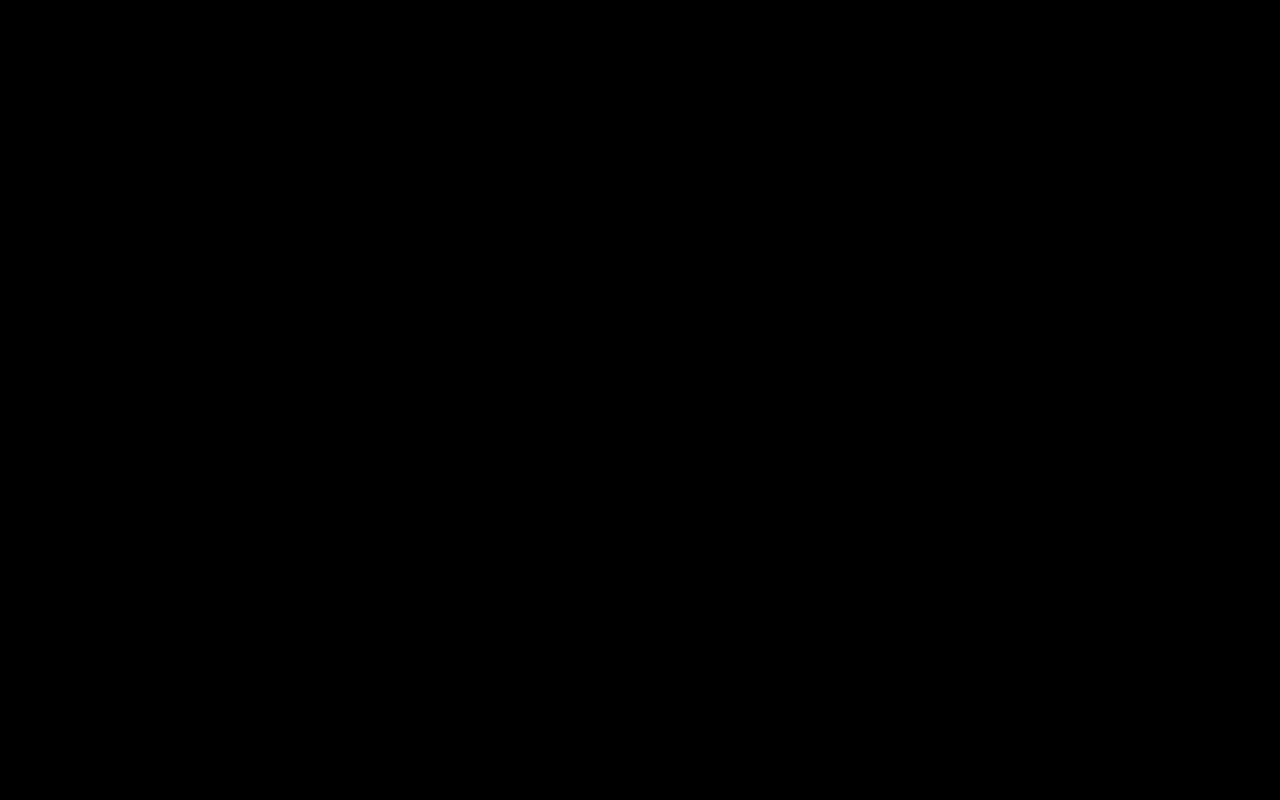
==== commit f1a73b83: "nezna4itel'nye korrektirovki" ====
--- a/index.html
+++ b/index.html
@@ -412,7 +412,7 @@
 					<p>Каждый месяц мы начисляем вам 10% годовых на среднемесячный остаток по счету дебетовой карты, при условии что на нем более 20 000 руб. У нас нет лимитов на максимальную сумму начисления процентов - вы заработаете 10% и с 20 000 руб. и с 1 млн. руб.. </p>
 					<p>&nbsp;</p>
 					<h2>Как рассчитываются и начисляются проценты?</h2>
-					<p>Проценты рассчитываются в конце месяца, исходя из остатов по счету за каждый день месяца. Проценты начисляются и выплачиваются ежемесячно, не позднее третьего рабочего дня.</p>
+					<p>Проценты рассчитываются в конце месяца, исходя из остатков по счету за каждый день месяца. Проценты начисляются и выплачиваются ежемесячно, не позднее третьего рабочего дня.</p>
 					<p>&nbsp;</p>
 					<h2>Мне начислят проценты, если в один из дней мой остаток опустится ниже 20 000 руб.? </h2>
 					<p>Да, начислят. Главное, чтобы по итогам месяца среднемесячный остаток оказался выше 20 000 руб. </p>
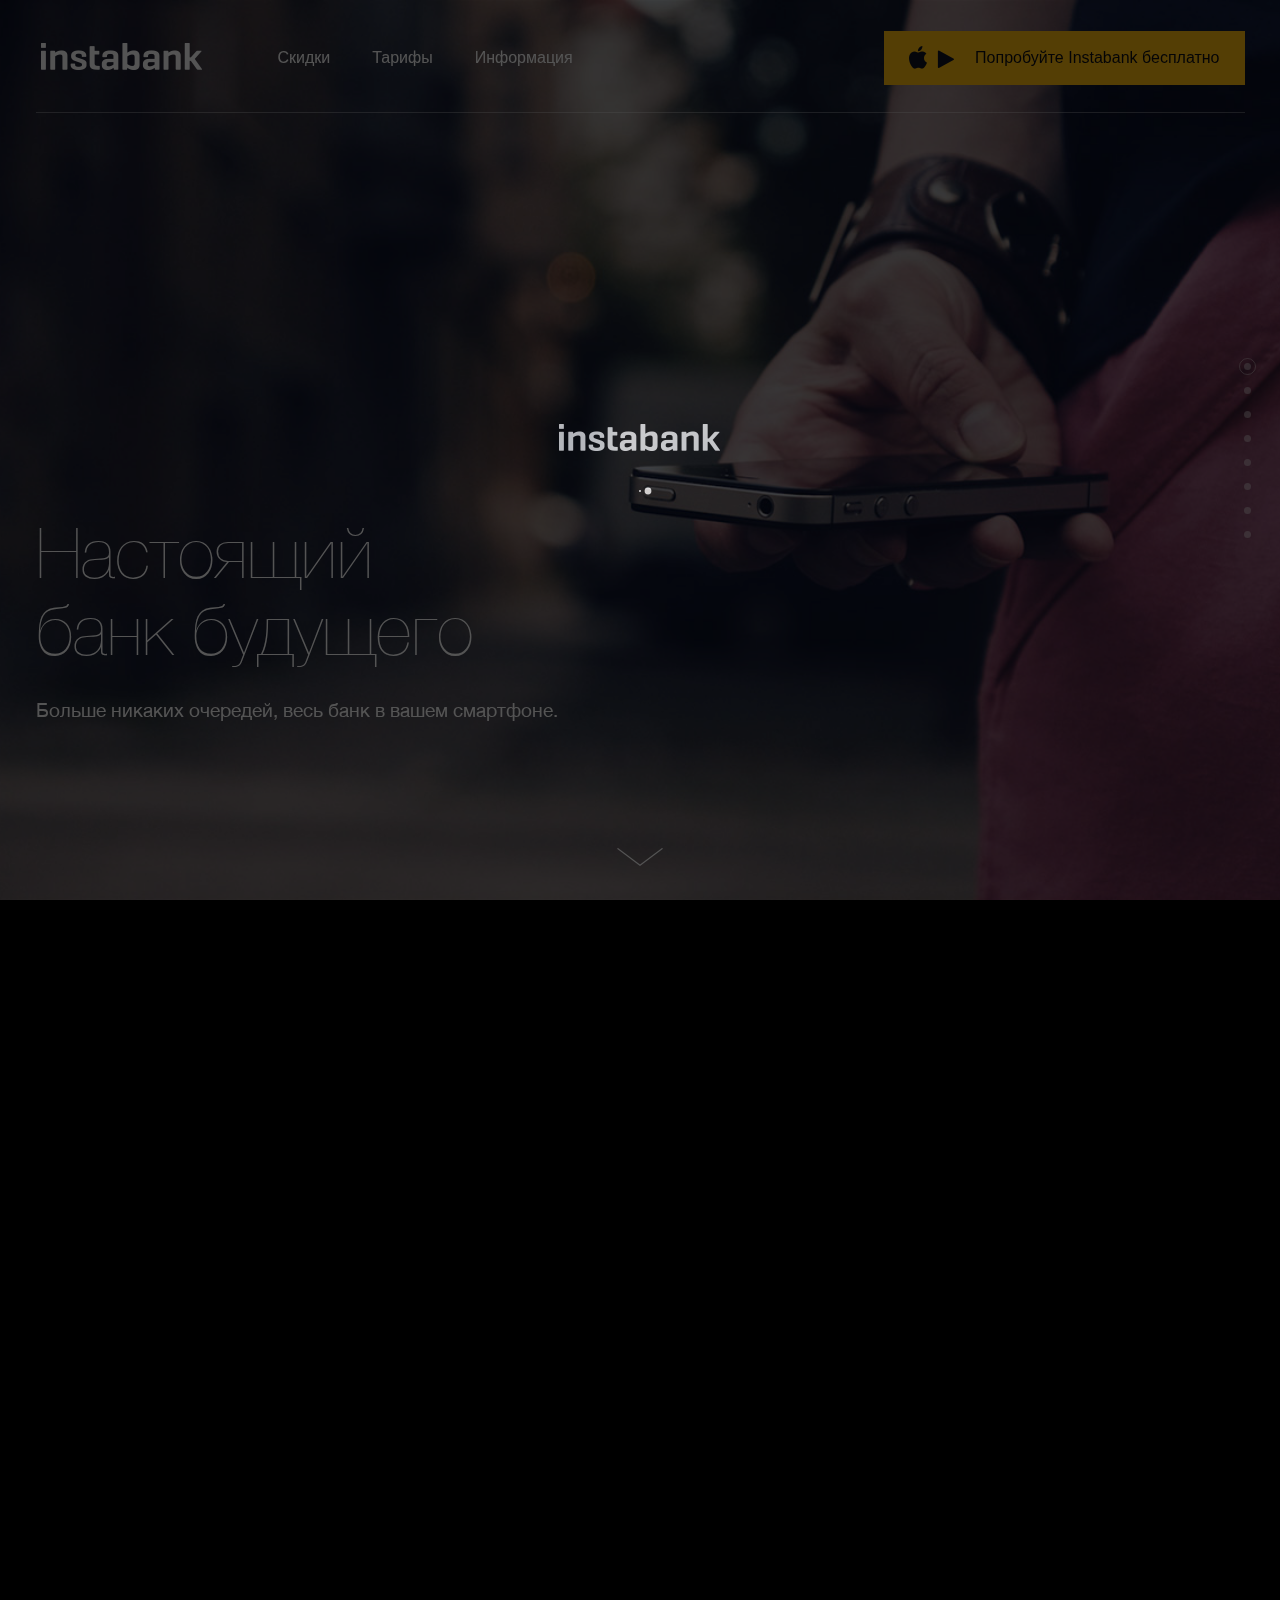
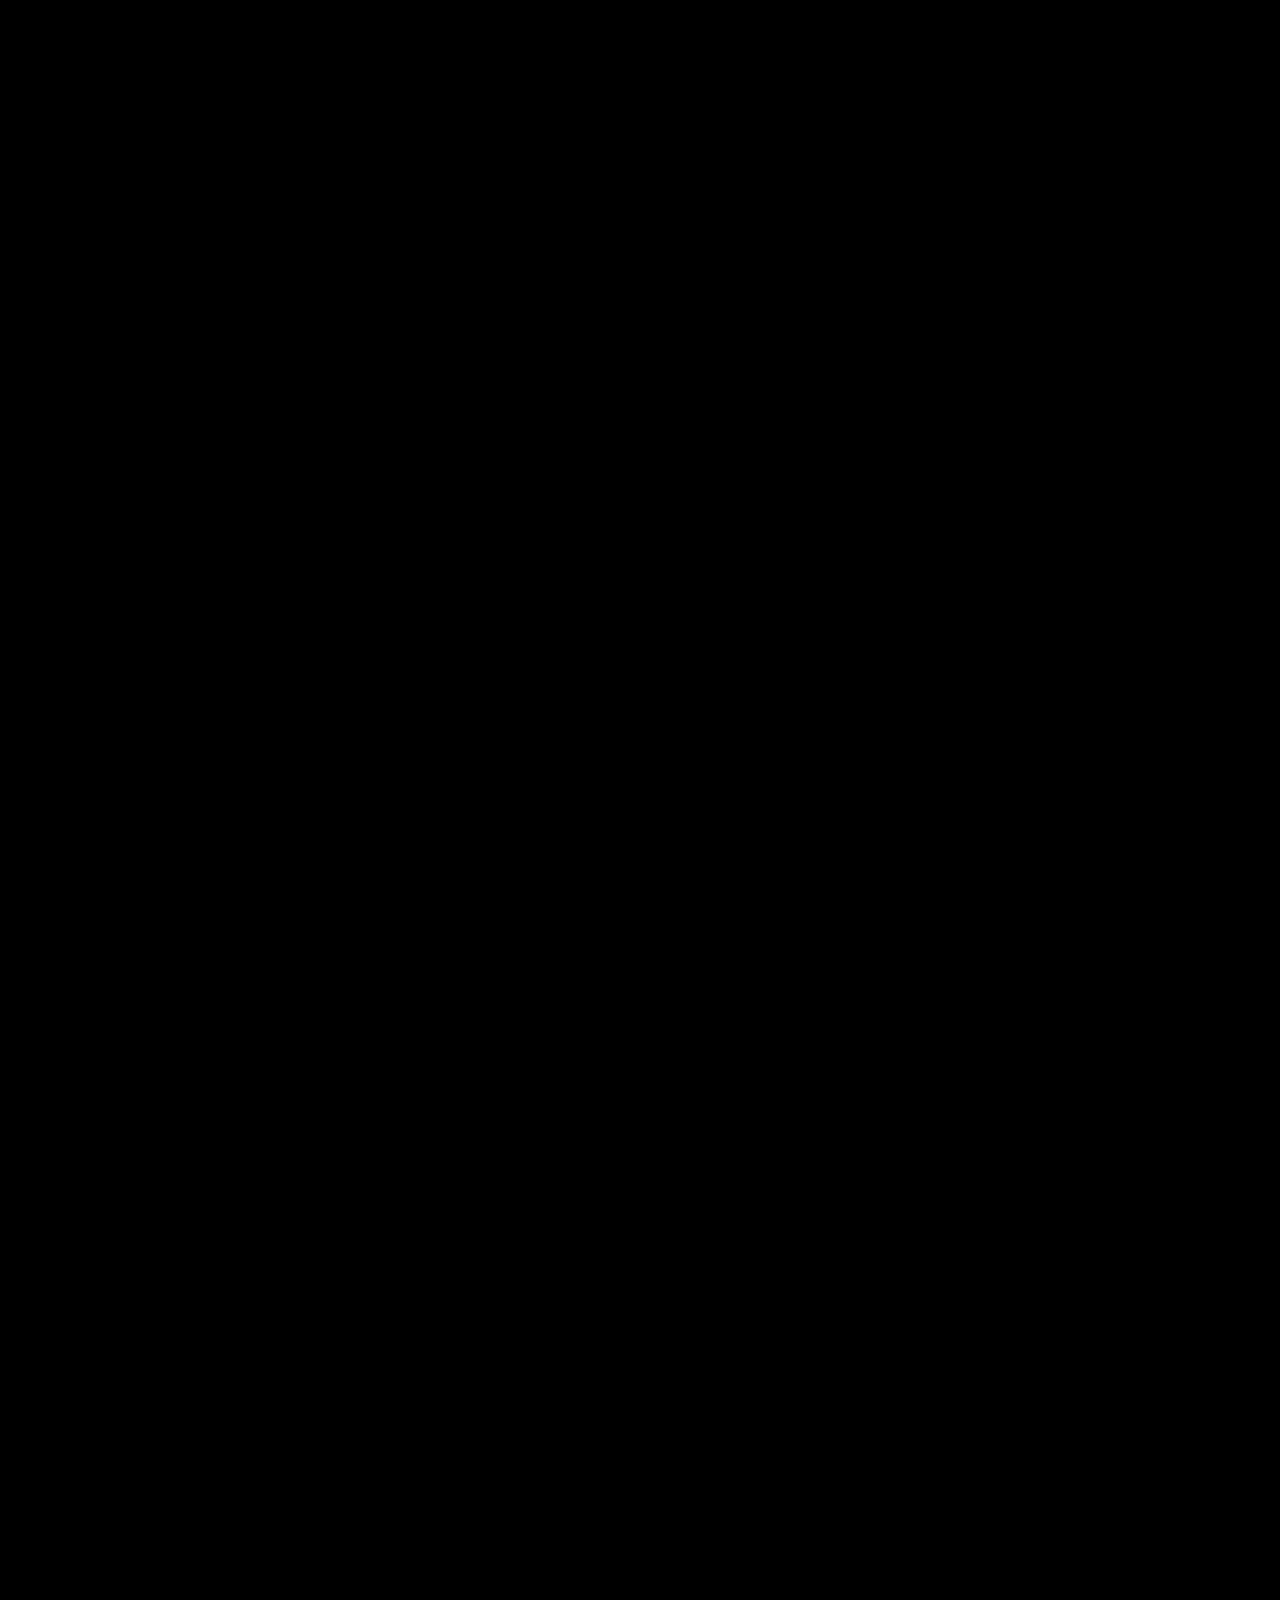
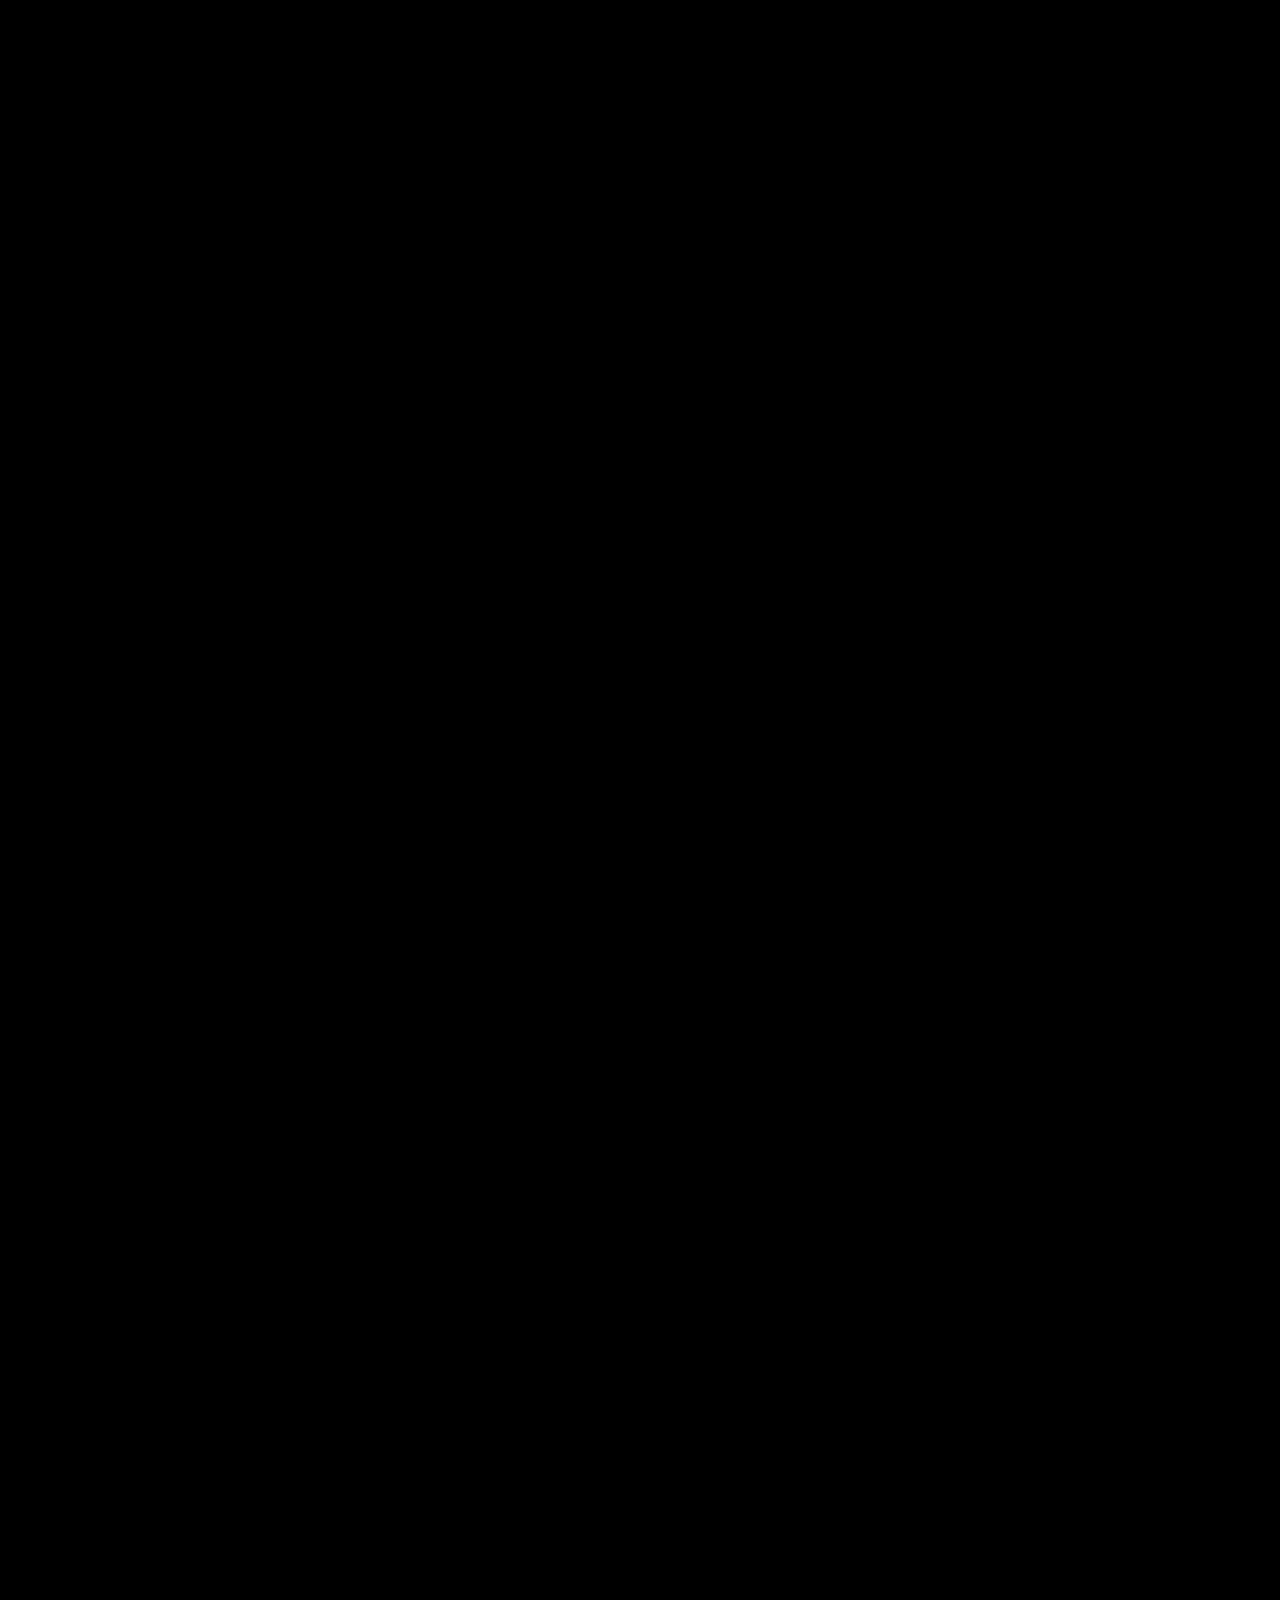
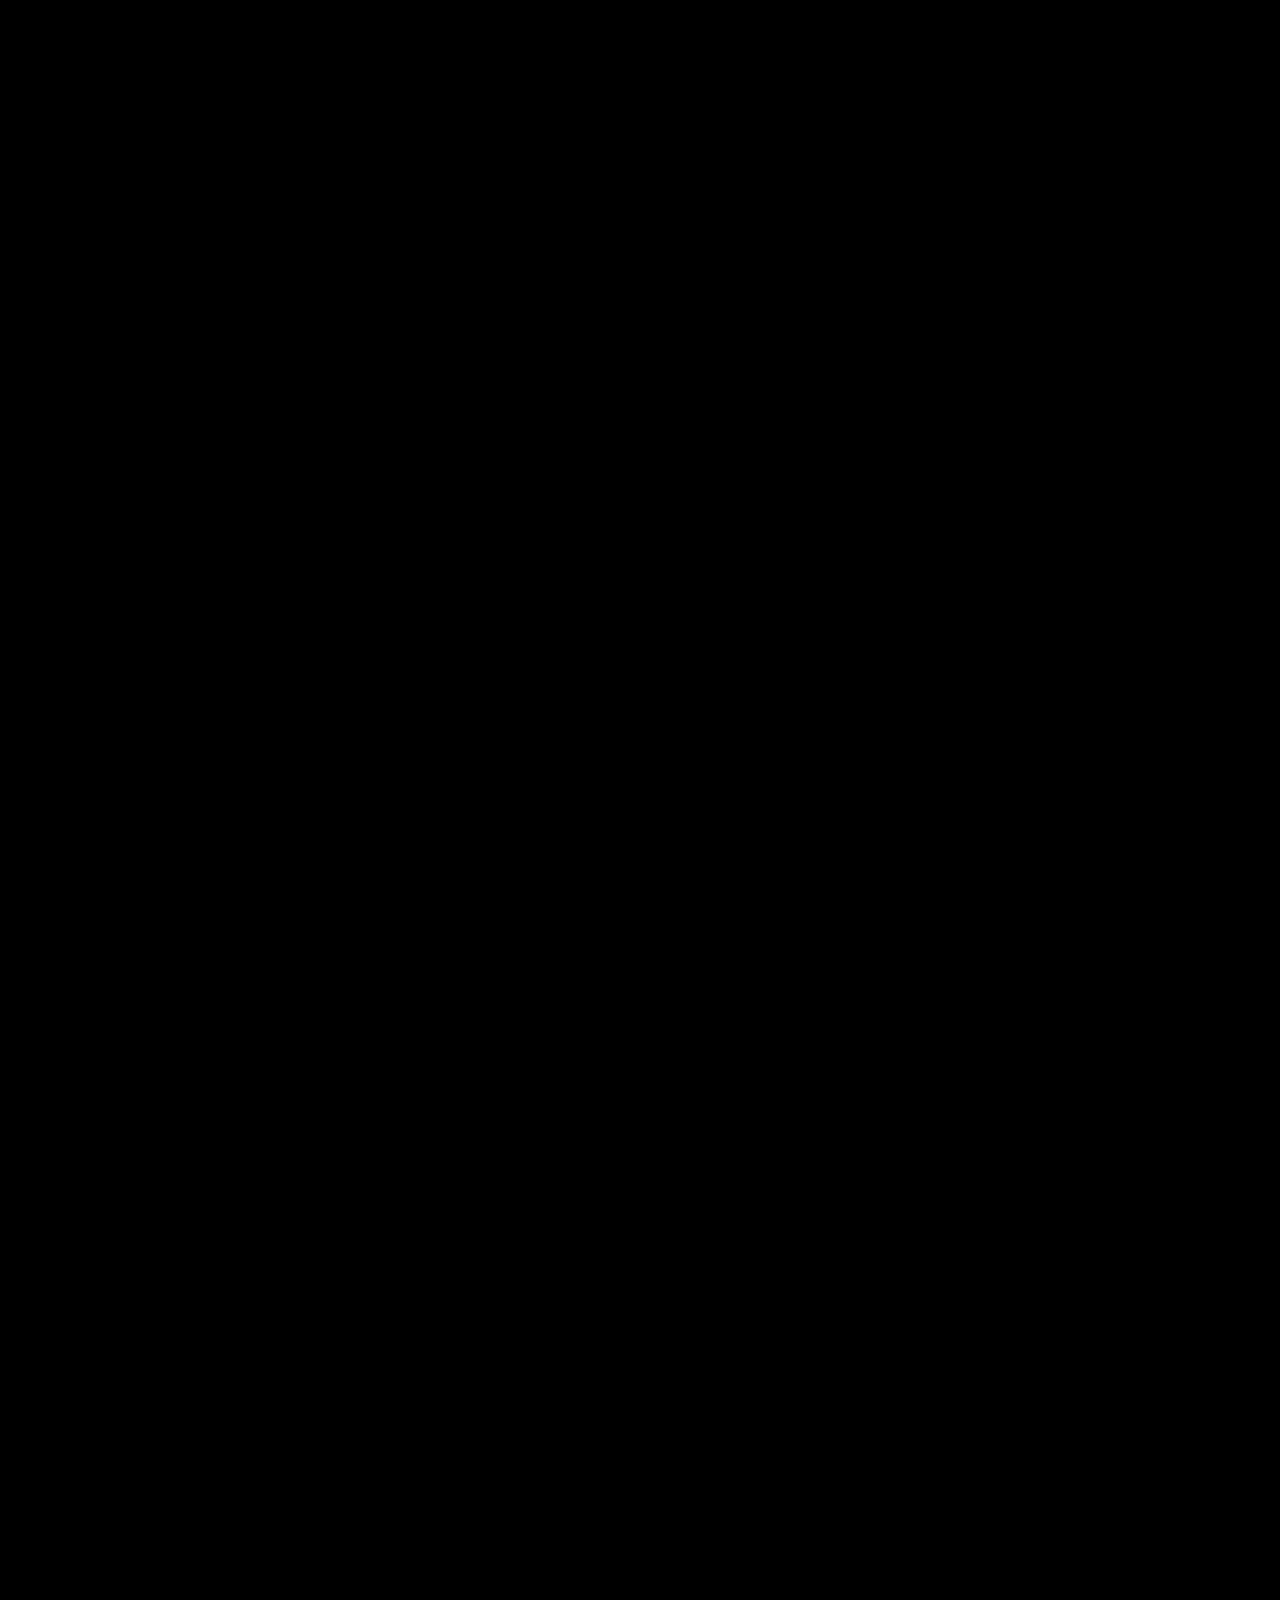
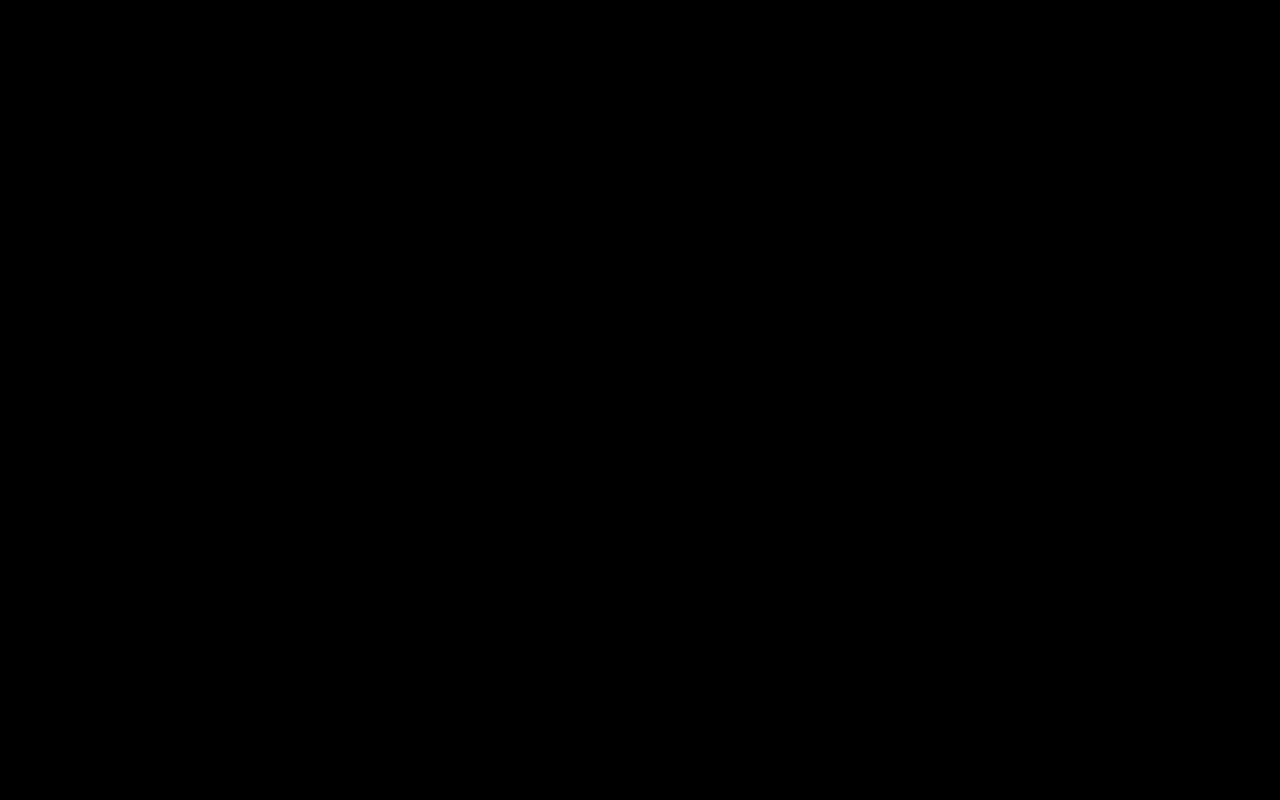
==== commit 6eded51d: "meta dannye dlya FB" ====
--- a/index.html
+++ b/index.html
@@ -4,6 +4,13 @@
 	<meta charset="utf-8">
 	<meta name="viewport" content="width=device-width, initial-scale=1, maximum-scale=1, minimum-scale=1, user-scalable=no">
 	<meta http-equiv="X-UA-Compatible" content="IE=edge,chrome=1">
+	<meta property="og:image" content="https://instabank.ru/images/bg-section-item01.jpg"/>
+	<meta property="og:url" content="http://instabank.ru"/>
+	<meta property="og:site_name" content="Instabank"/>
+	<meta property="og:see_also" content="http://www.website.com"/>
+	<meta property="fb:admins" content="https://www.facebook.com/Instabank"/>
+
+
 	<title>instabank</title>
 	<link rel="stylesheet" href="css/jquery.fullpage.css">
 	<link rel="stylesheet" href="css/jquery-ui.css">
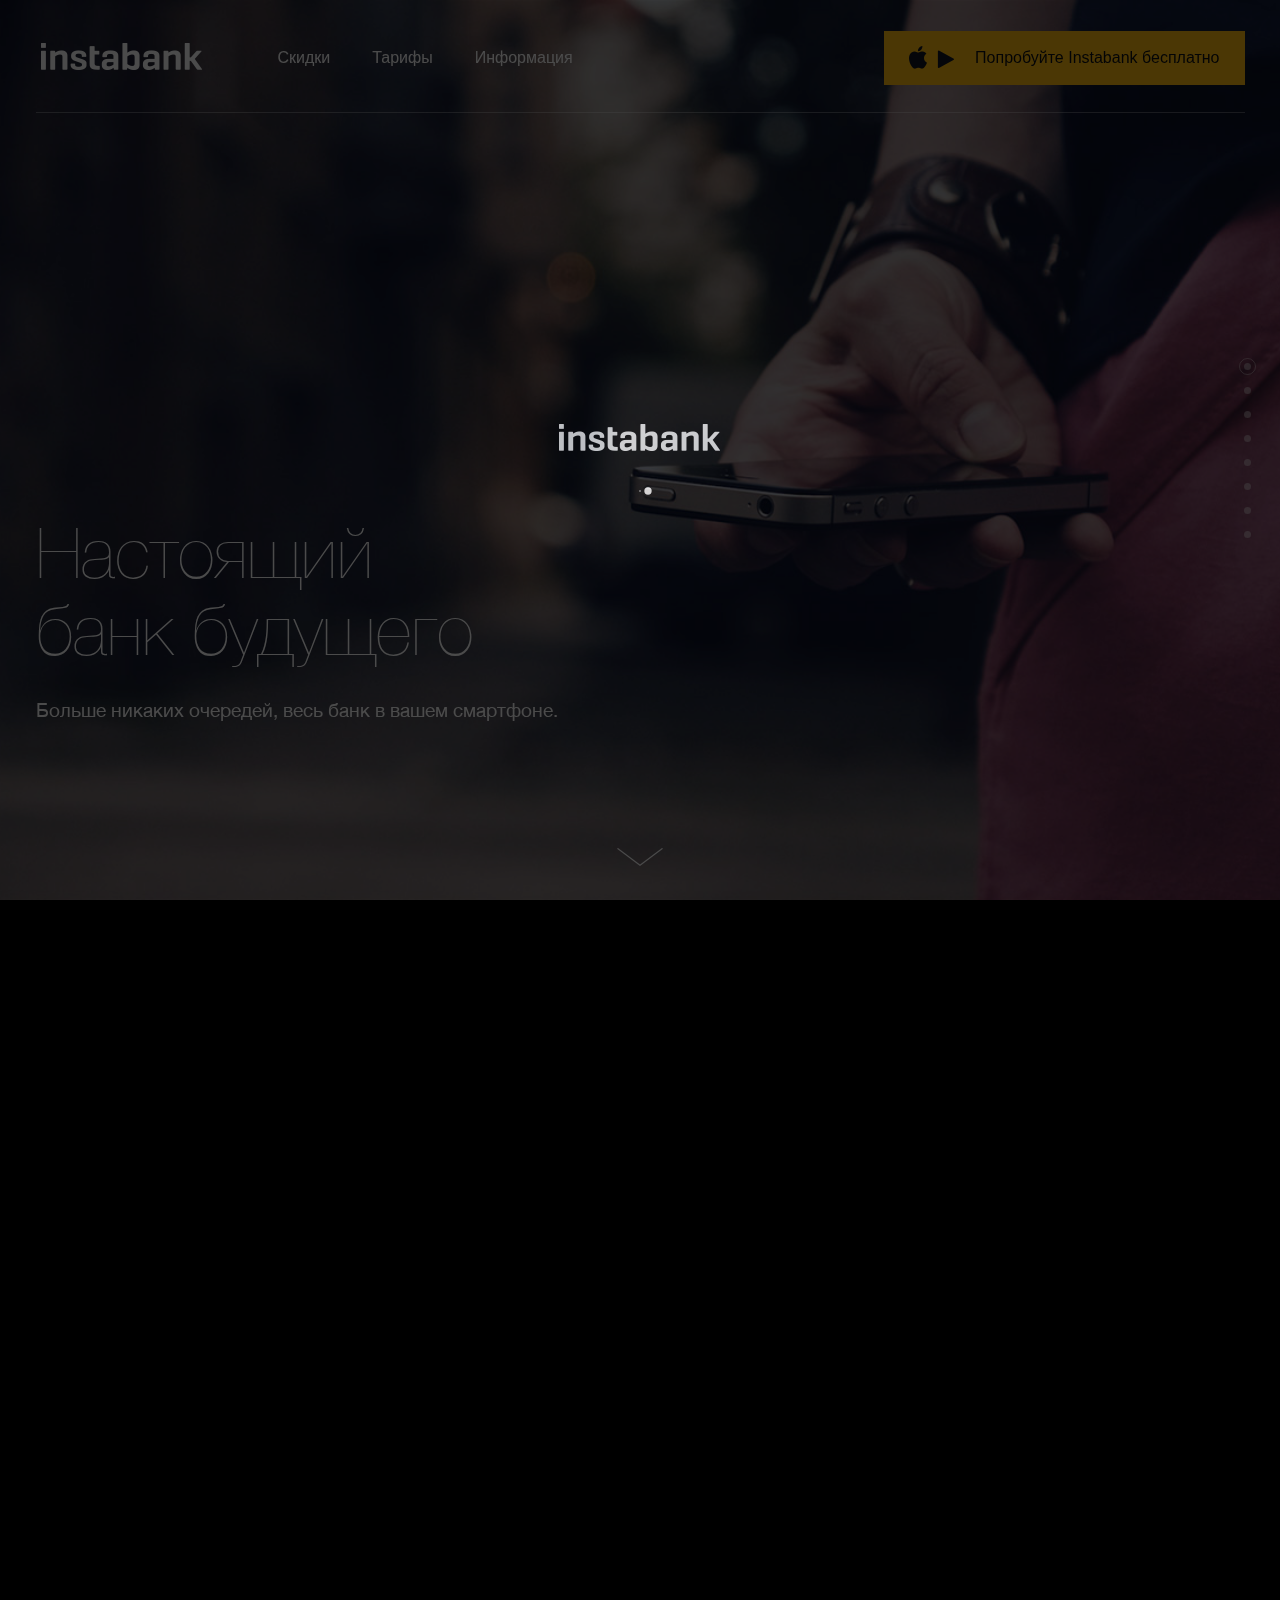
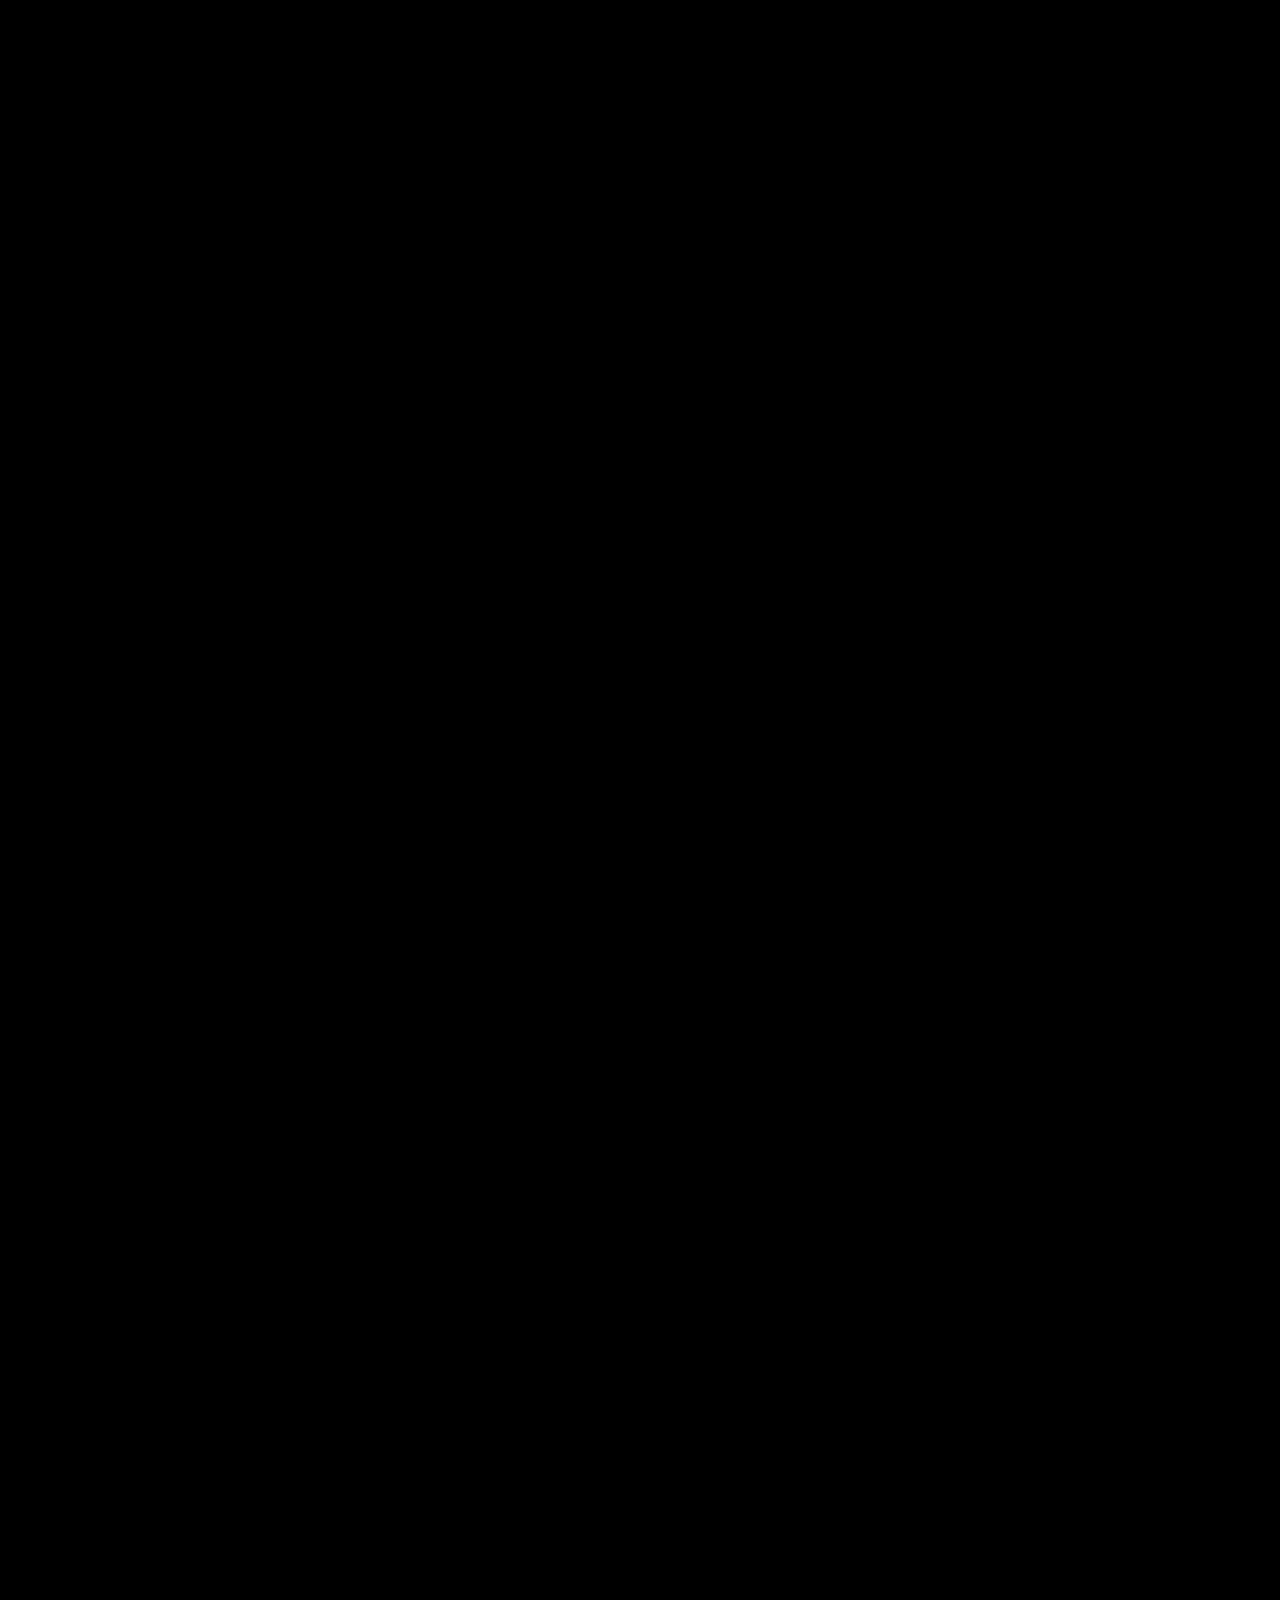
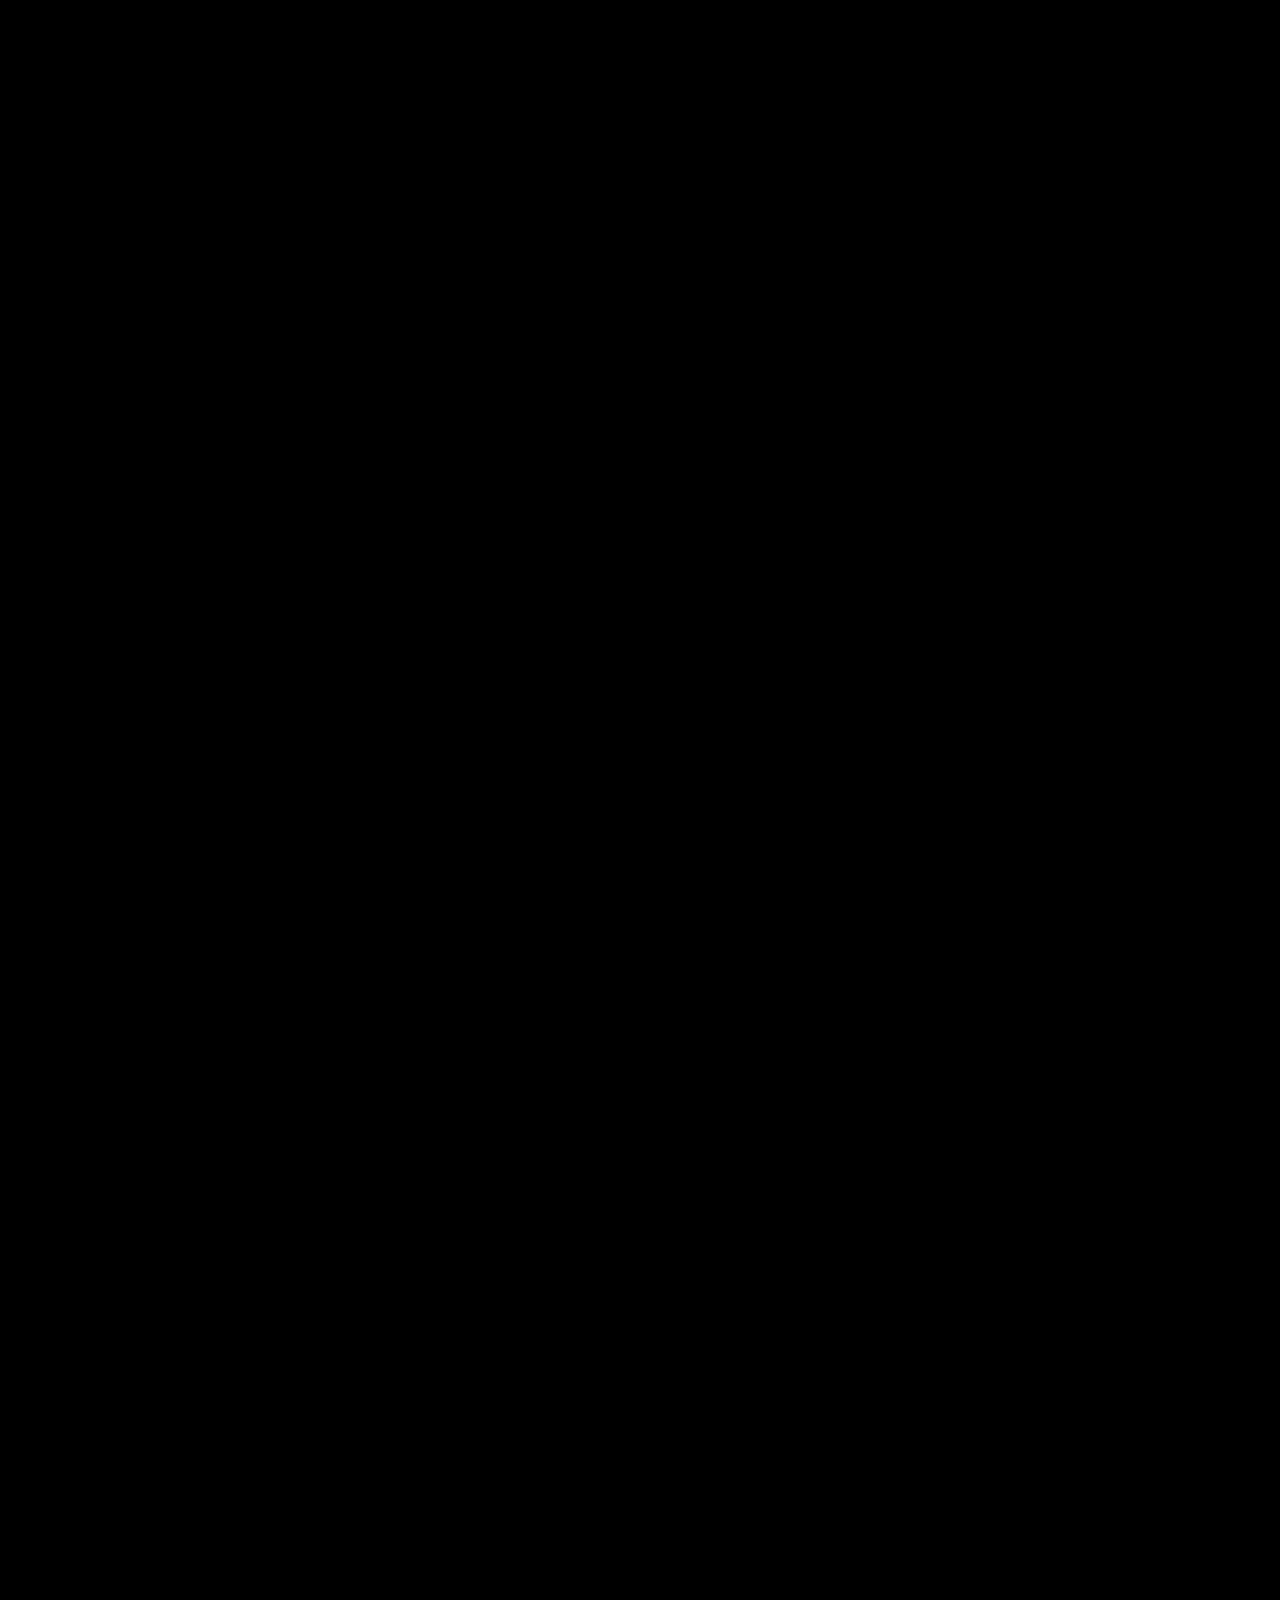
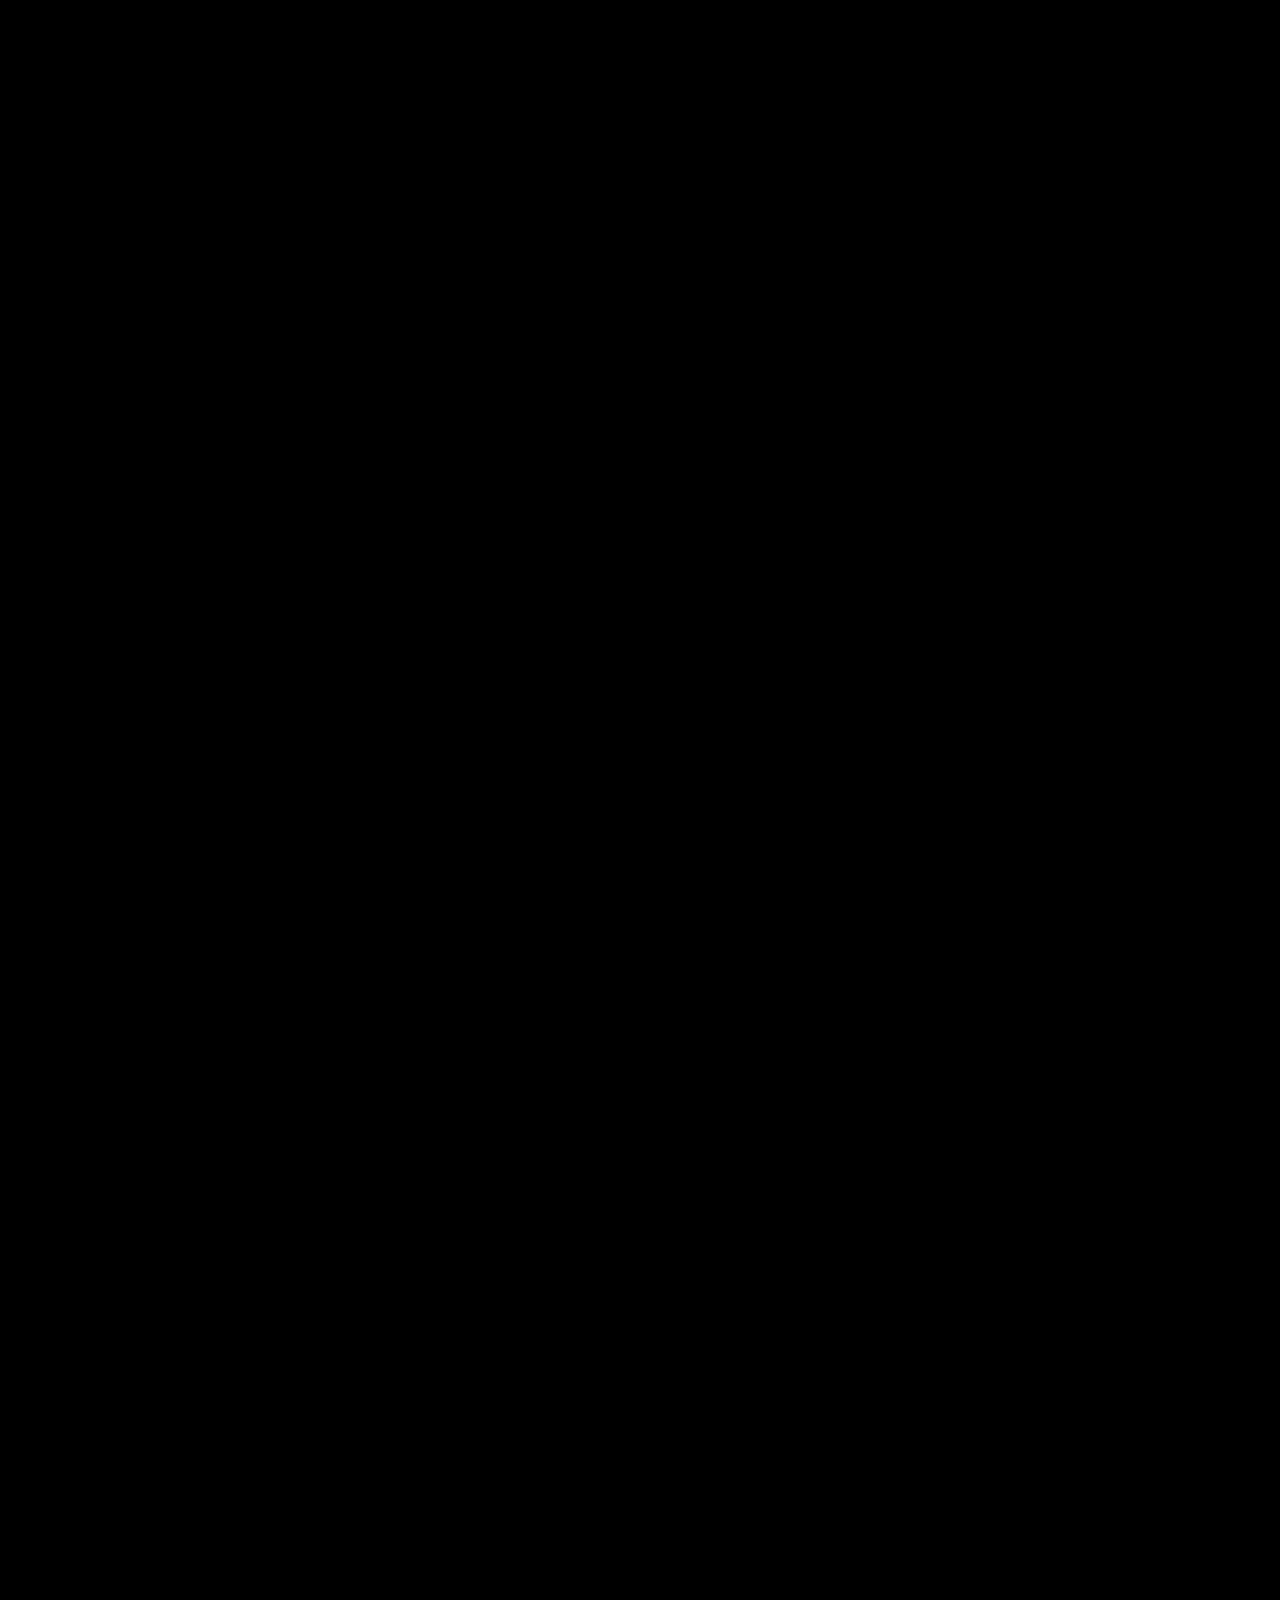
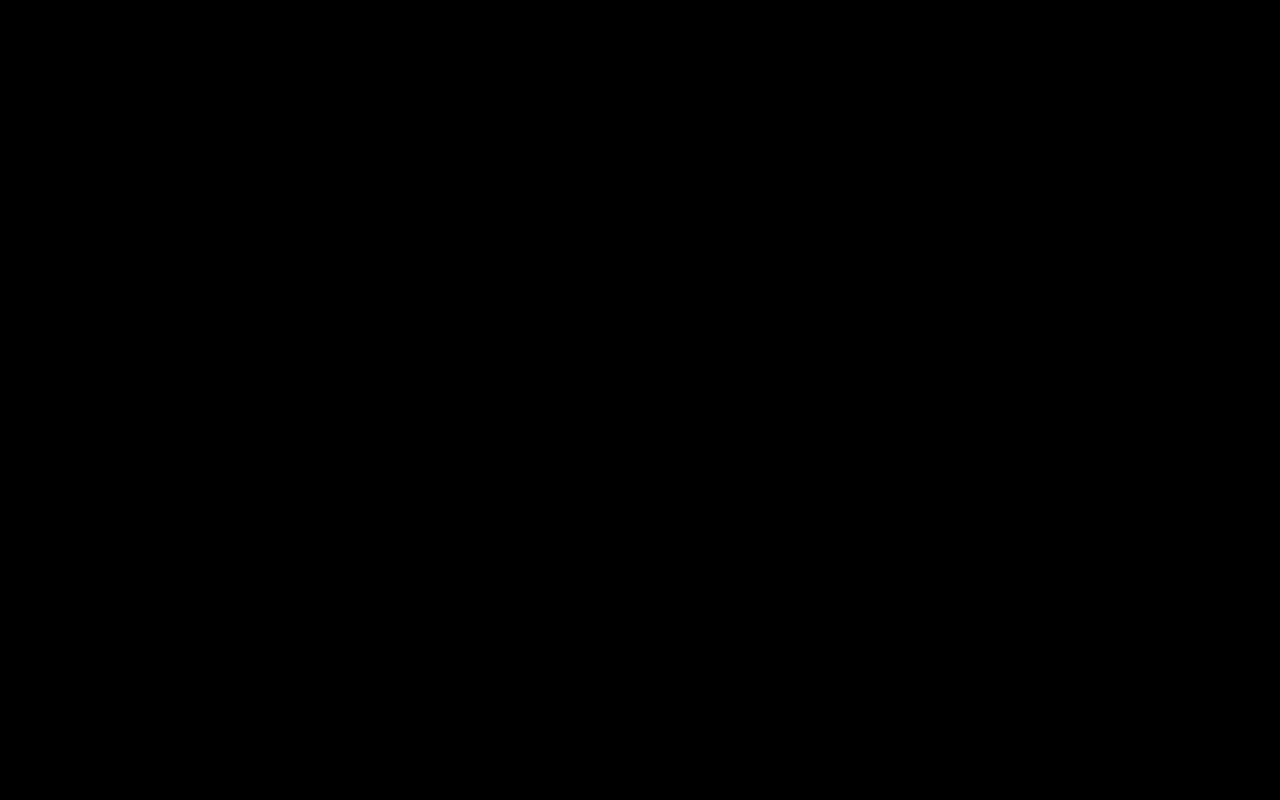
==== commit 5c16d0f5: "meta dannye - 2" ====
--- a/index.html
+++ b/index.html
@@ -4,13 +4,14 @@
 	<meta charset="utf-8">
 	<meta name="viewport" content="width=device-width, initial-scale=1, maximum-scale=1, minimum-scale=1, user-scalable=no">
 	<meta http-equiv="X-UA-Compatible" content="IE=edge,chrome=1">
-	<meta property="og:image" content="https://instabank.ru/images/bg-section-item01.jpg"/>
 	<meta property="og:url" content="http://instabank.ru"/>
 	<meta property="og:site_name" content="Instabank"/>
-	<meta property="og:see_also" content="http://www.website.com"/>
 	<meta property="fb:admins" content="https://www.facebook.com/Instabank"/>
-
-
+	<meta property="og:title" content="Инстабанк - больше никаких очередей, весь банк в вашем смартфоне."/>
+	<meta property="og:image" content="https://instabank.ru/images/bg-section-item01.jpg"/>
+	<meta property="og:description" content="Красивый и удобный мобильный банк для iPhone и Android. Карта MasterCard Gold с доходом 10% на остаток и классными скидками. А также бесплатное пополнения с карт других банков и в 6000+ точках. Первый год обслуживания бесплатно! Бесплатная доставка по Москве и Санкт-Петербургу."/>
+	
+	
 	<title>instabank</title>
 	<link rel="stylesheet" href="css/jquery.fullpage.css">
 	<link rel="stylesheet" href="css/jquery-ui.css">
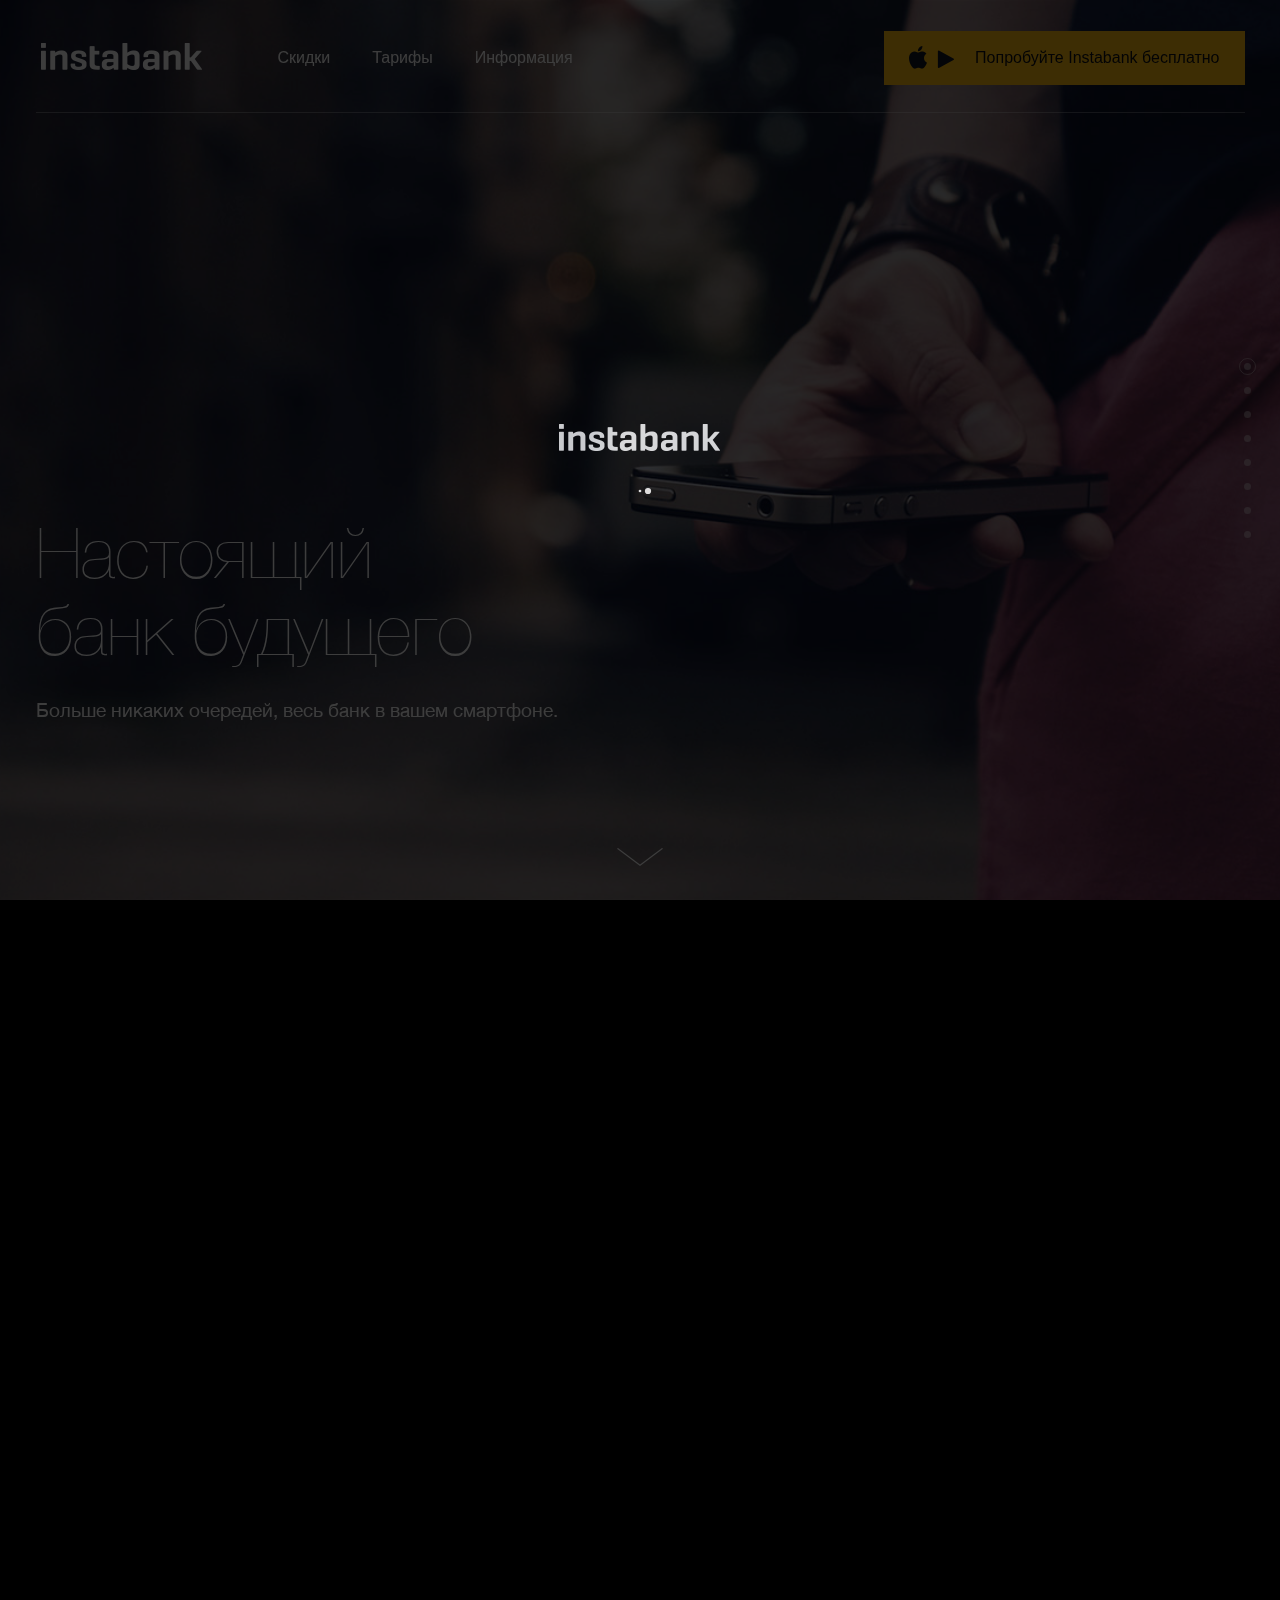
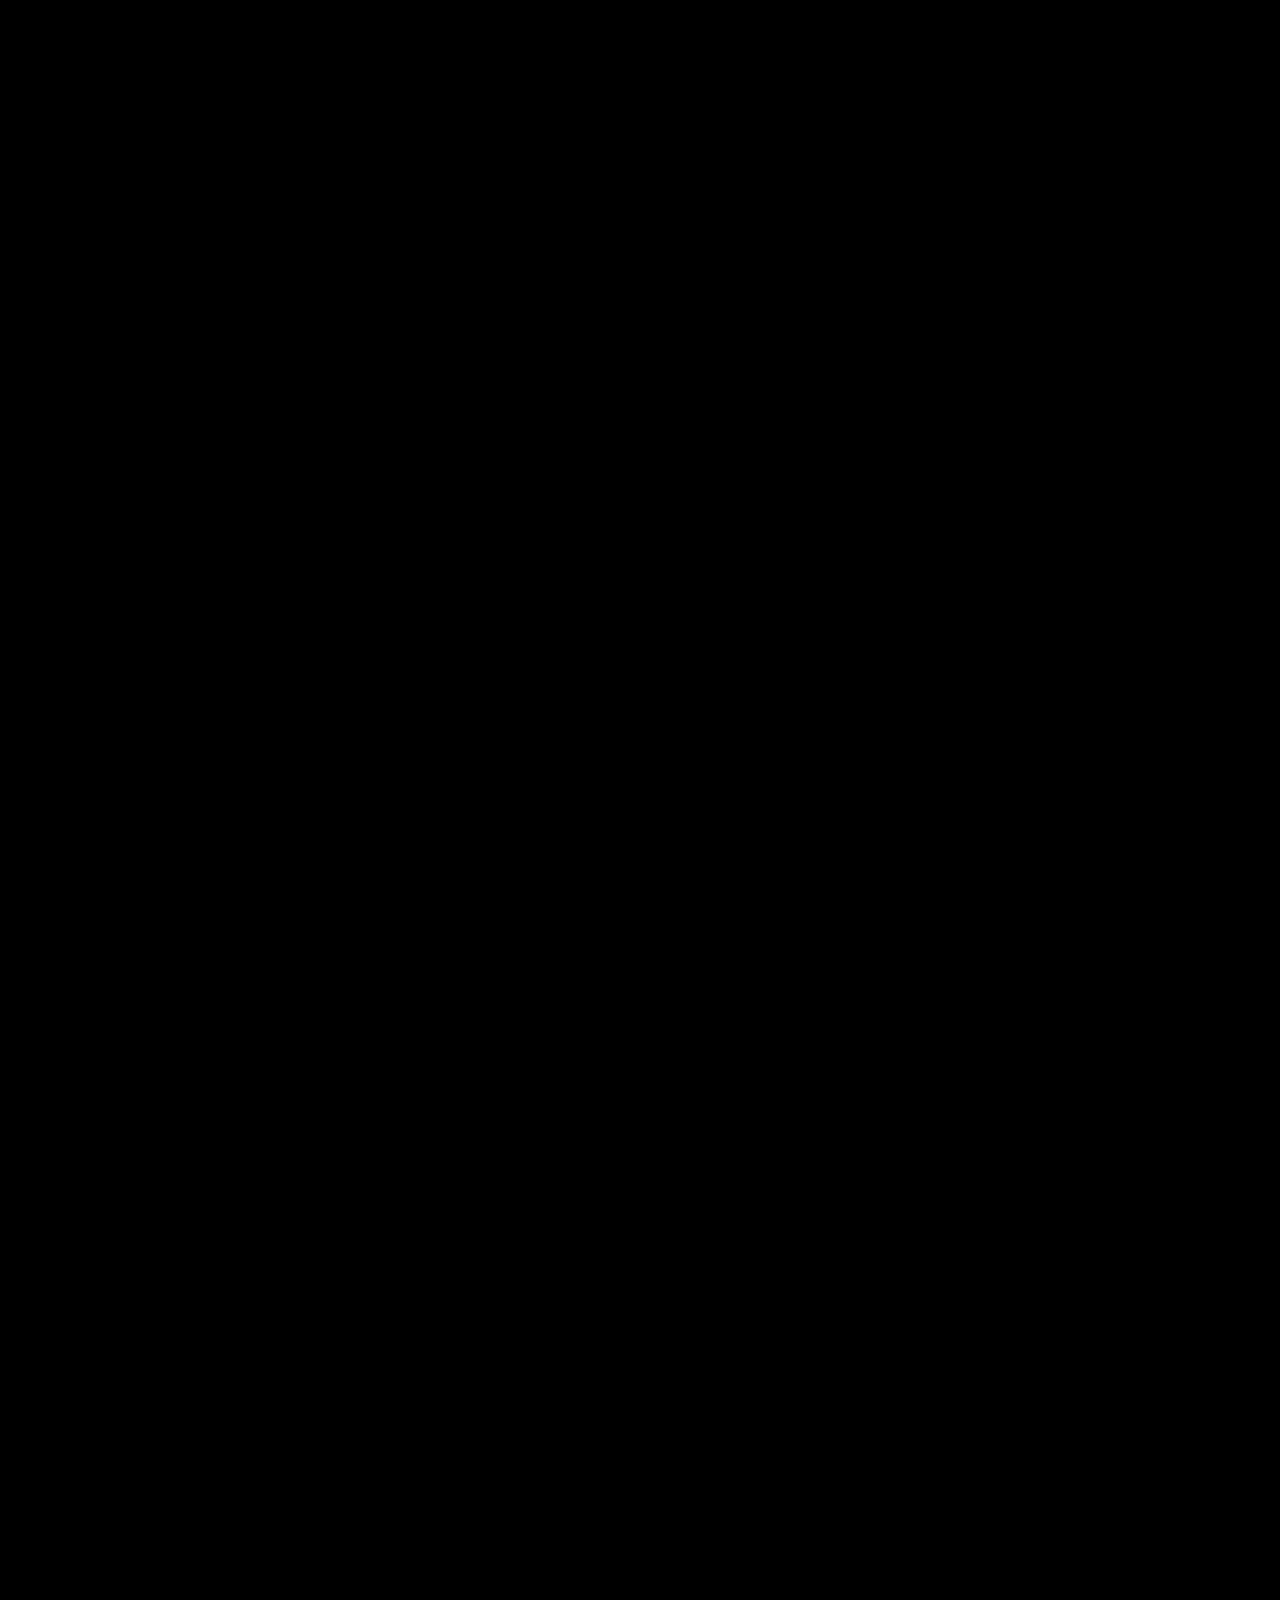
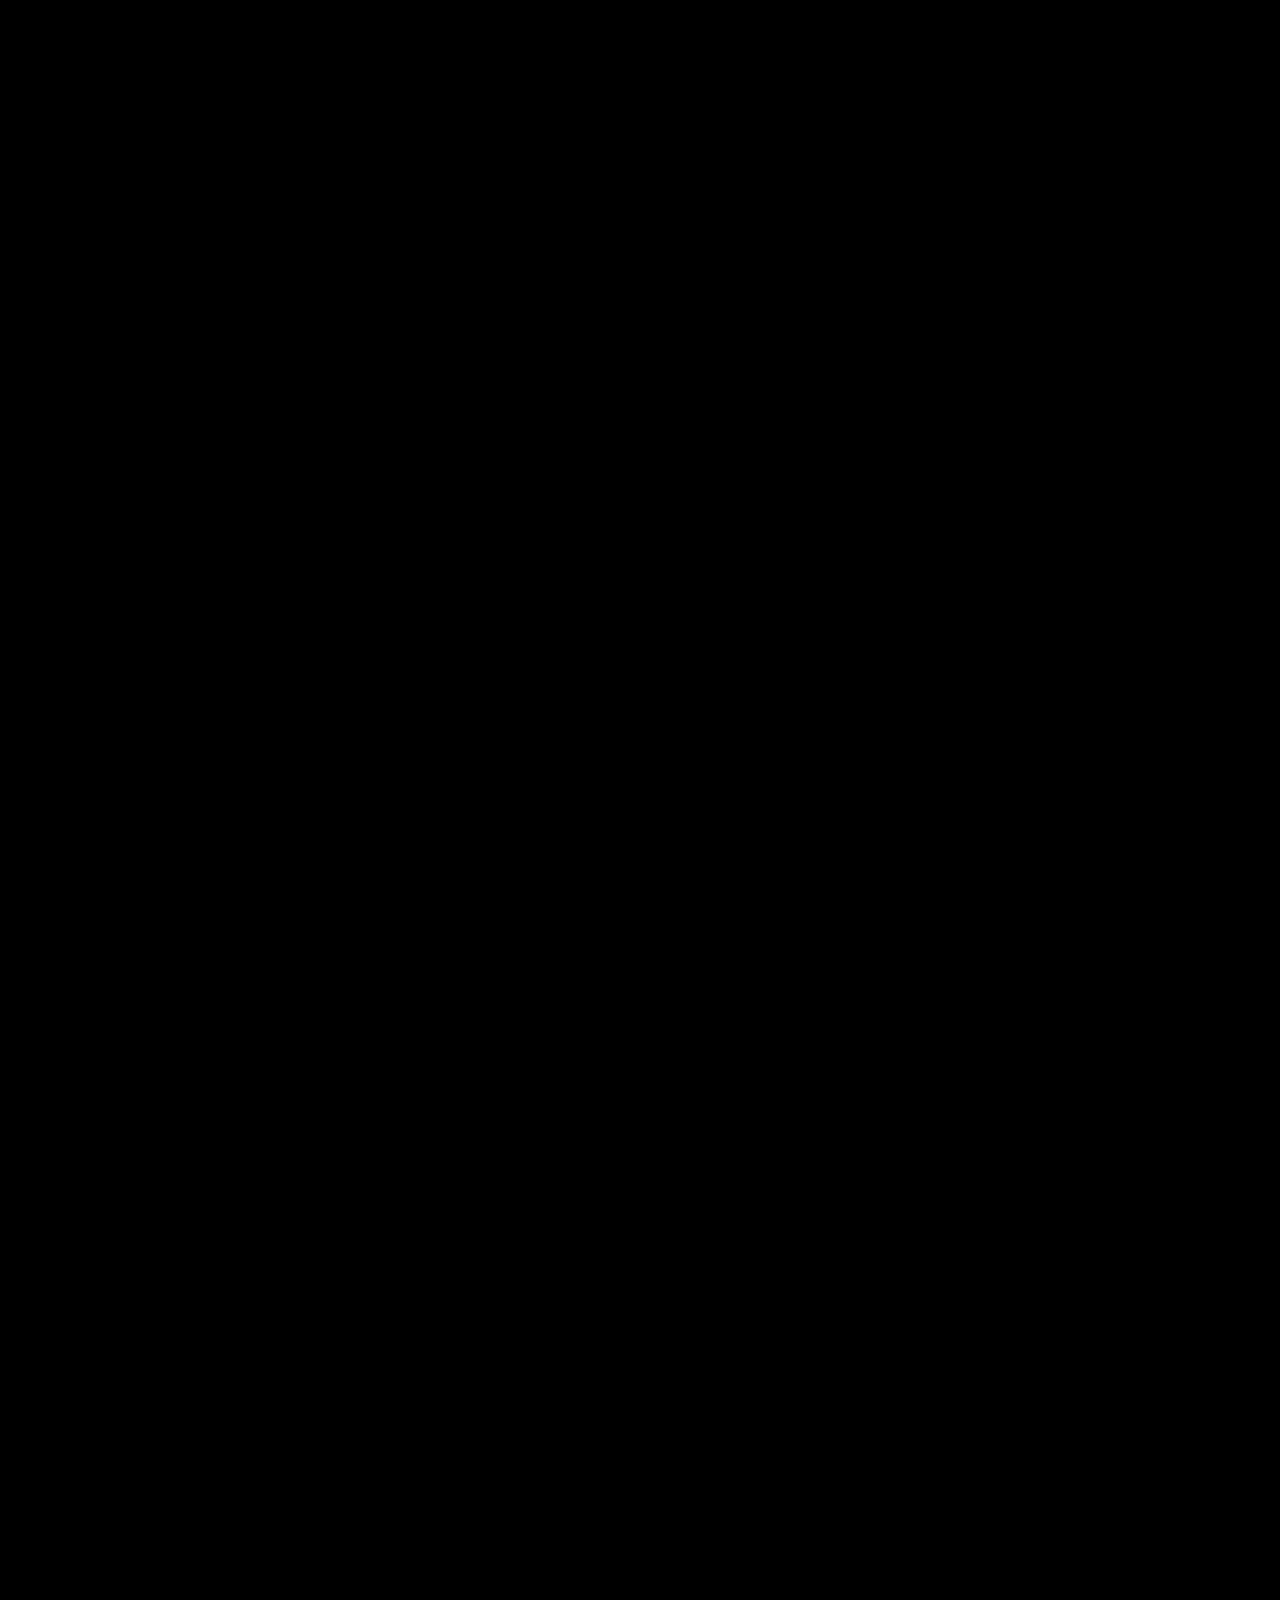
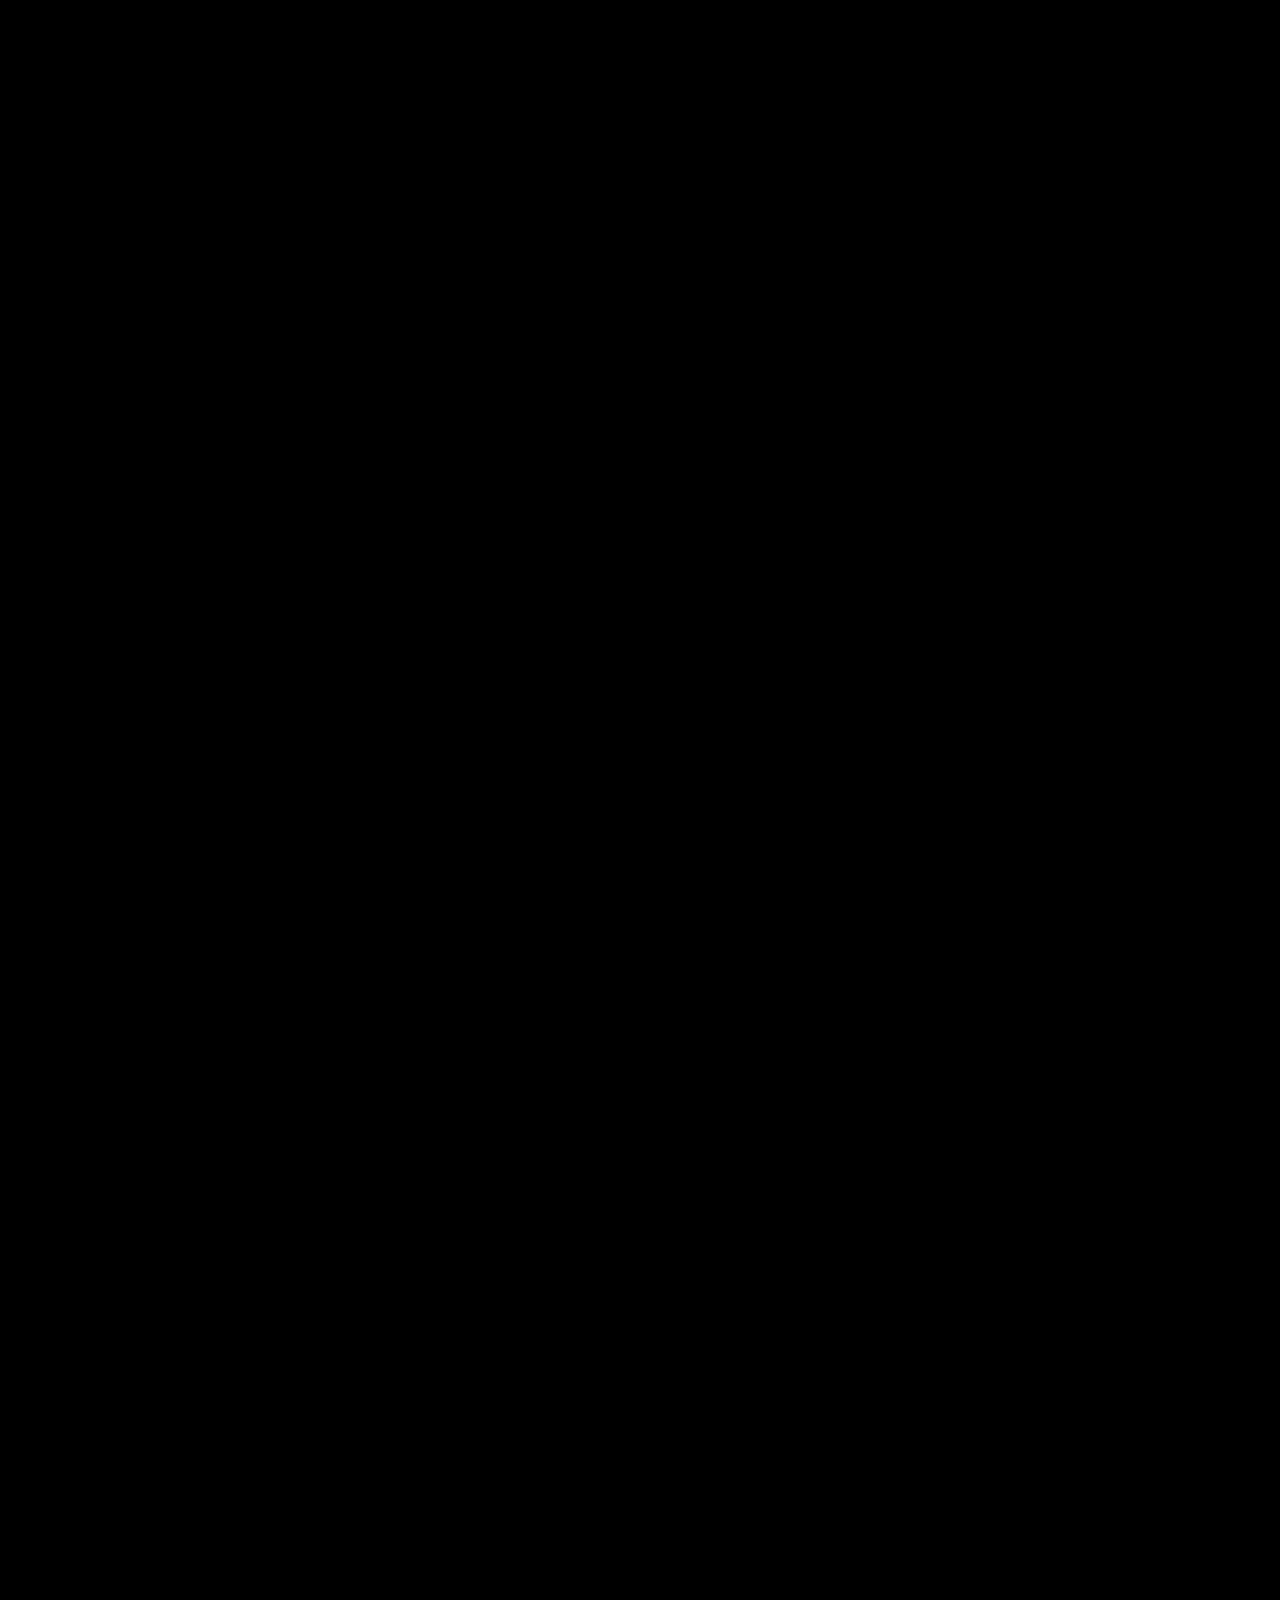
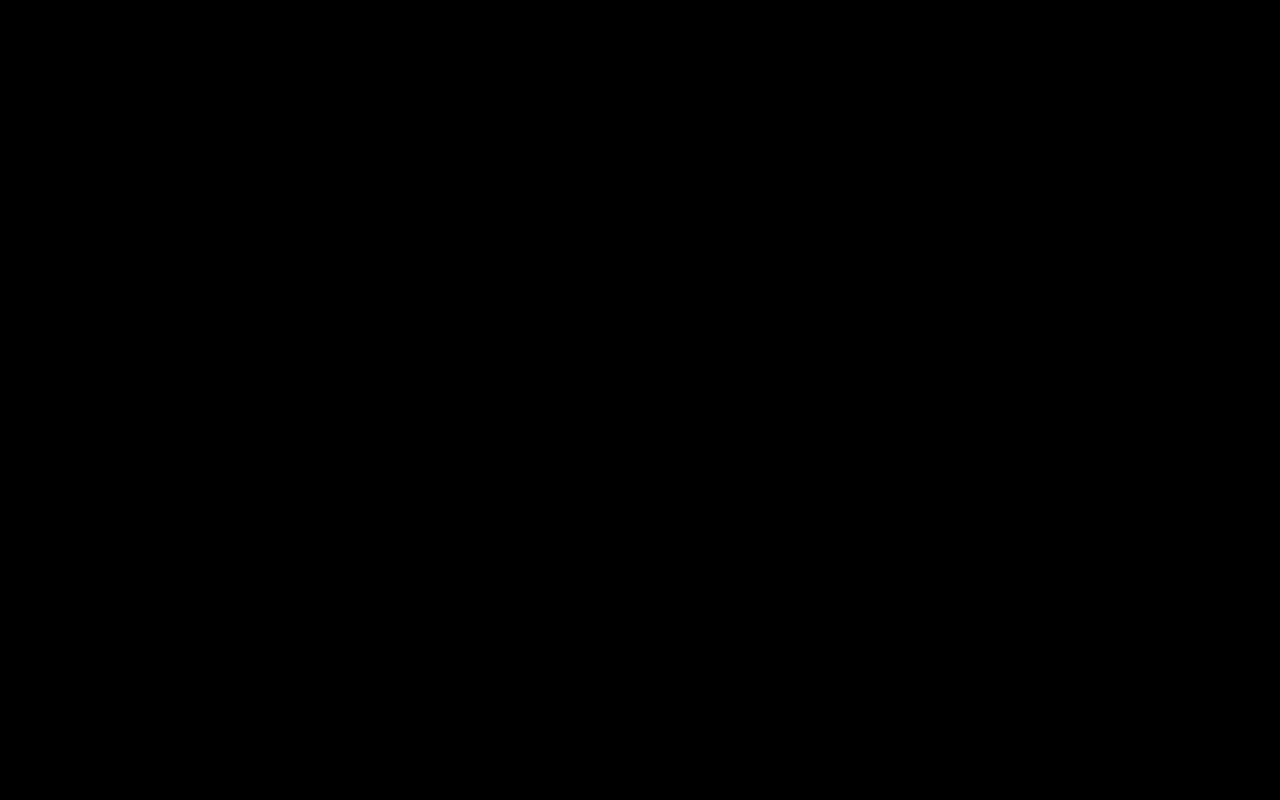
==== commit d923ac25: "мета-данные 3" ====
--- a/index.html
+++ b/index.html
@@ -4,13 +4,13 @@
 	<meta charset="utf-8">
 	<meta name="viewport" content="width=device-width, initial-scale=1, maximum-scale=1, minimum-scale=1, user-scalable=no">
 	<meta http-equiv="X-UA-Compatible" content="IE=edge,chrome=1">
+	<!--<meta property="fb:admins" content="https://www.facebook.com/Instabank"/> -->
+	<meta property="og:title" content="Инстабанк - настоящий банк будущего"/>
 	<meta property="og:url" content="http://instabank.ru"/>
+	<meta property="og:image" content="https://instabank.ru/images/Facebook-ads_1200x628_Cardcover.jpg"/>
+	<meta property="og:description" content="Красивый и удобный мобильный банк для iPhone и Android. Карта MasterCard Gold с доходом 10% на остаток и классными скидками. А также бесплатное пополнение, поддержка в приложении и первый год обслуживания в подарок! Бесплатно доставляем карты по Москве и Санкт-Петербургу"/>
 	<meta property="og:site_name" content="Instabank"/>
-	<meta property="fb:admins" content="https://www.facebook.com/Instabank"/>
-	<meta property="og:title" content="Инстабанк - больше никаких очередей, весь банк в вашем смартфоне."/>
-	<meta property="og:image" content="https://instabank.ru/images/bg-section-item01.jpg"/>
-	<meta property="og:description" content="Красивый и удобный мобильный банк для iPhone и Android. Карта MasterCard Gold с доходом 10% на остаток и классными скидками. А также бесплатное пополнения с карт других банков и в 6000+ точках. Первый год обслуживания бесплатно! Бесплатная доставка по Москве и Санкт-Петербургу."/>
-	
+	<meta property="og:type" content="website"  />
 	
 	<title>instabank</title>
 	<link rel="stylesheet" href="css/jquery.fullpage.css">
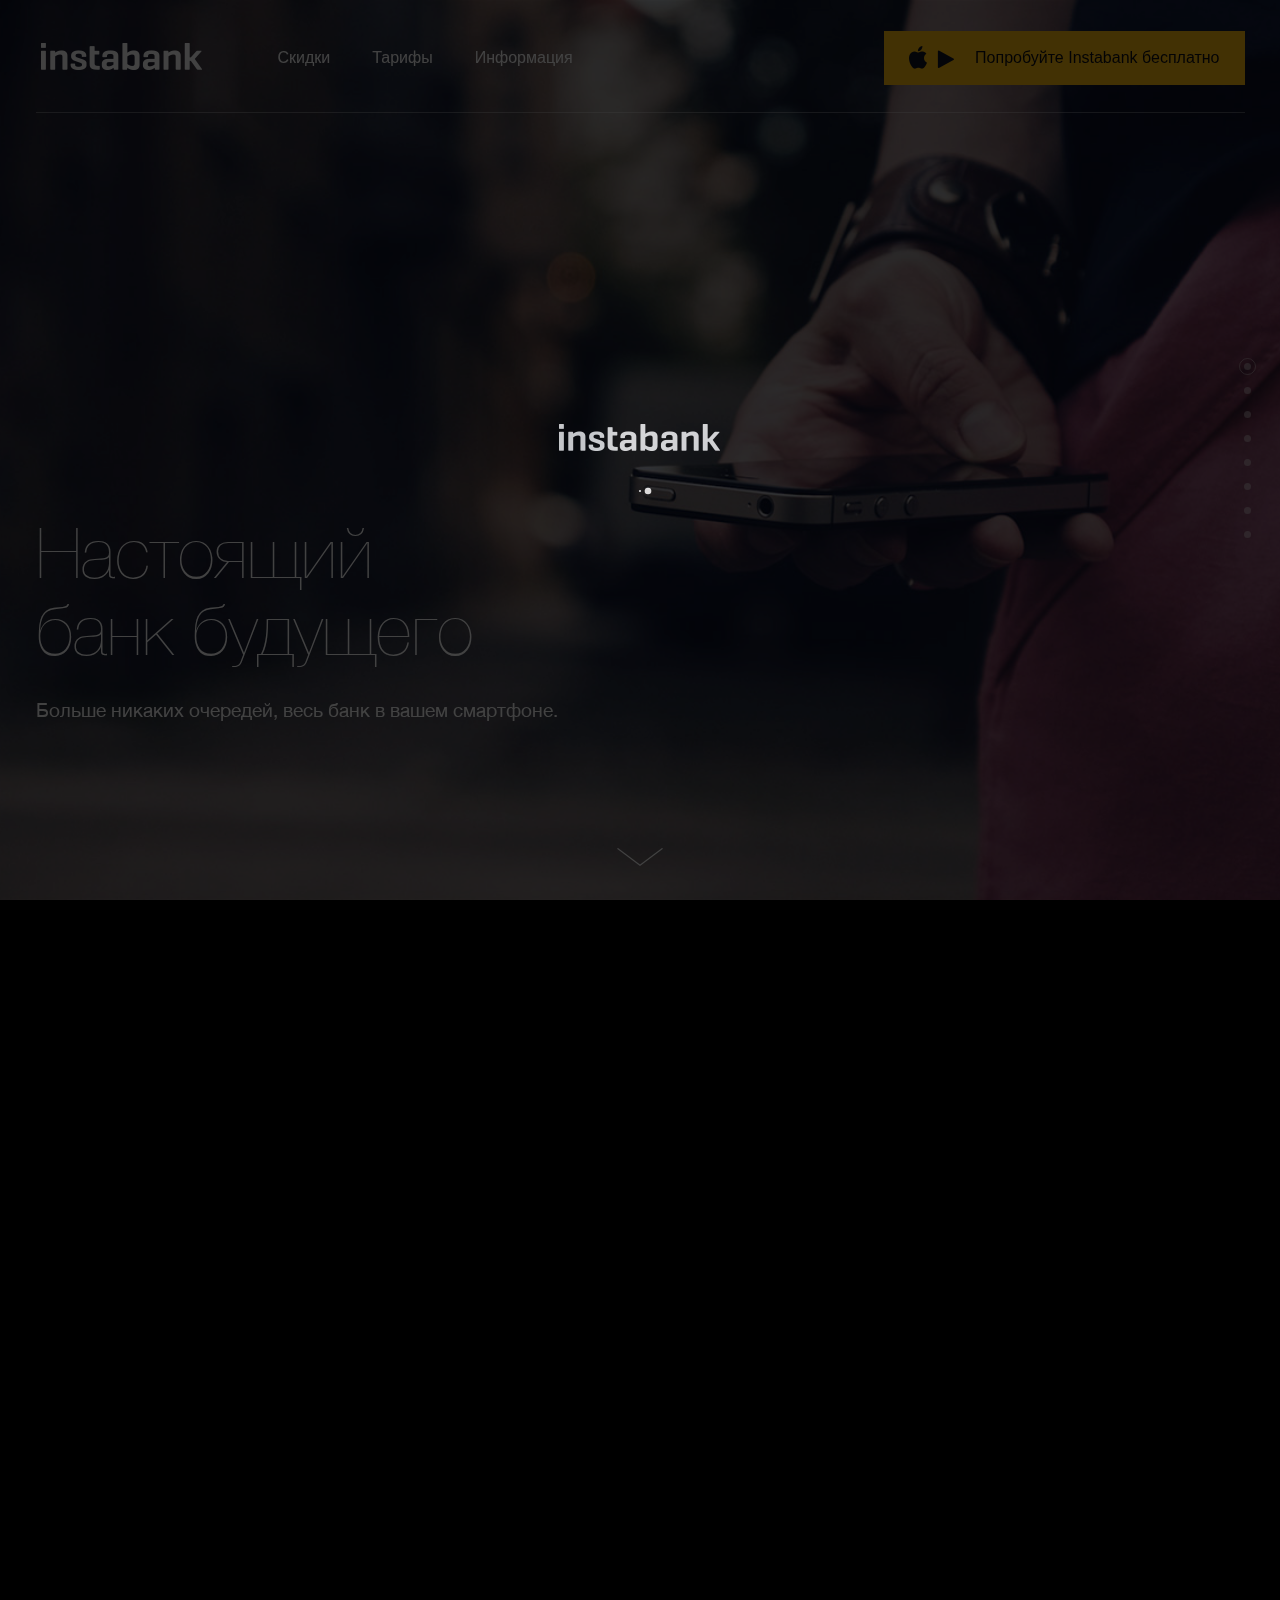
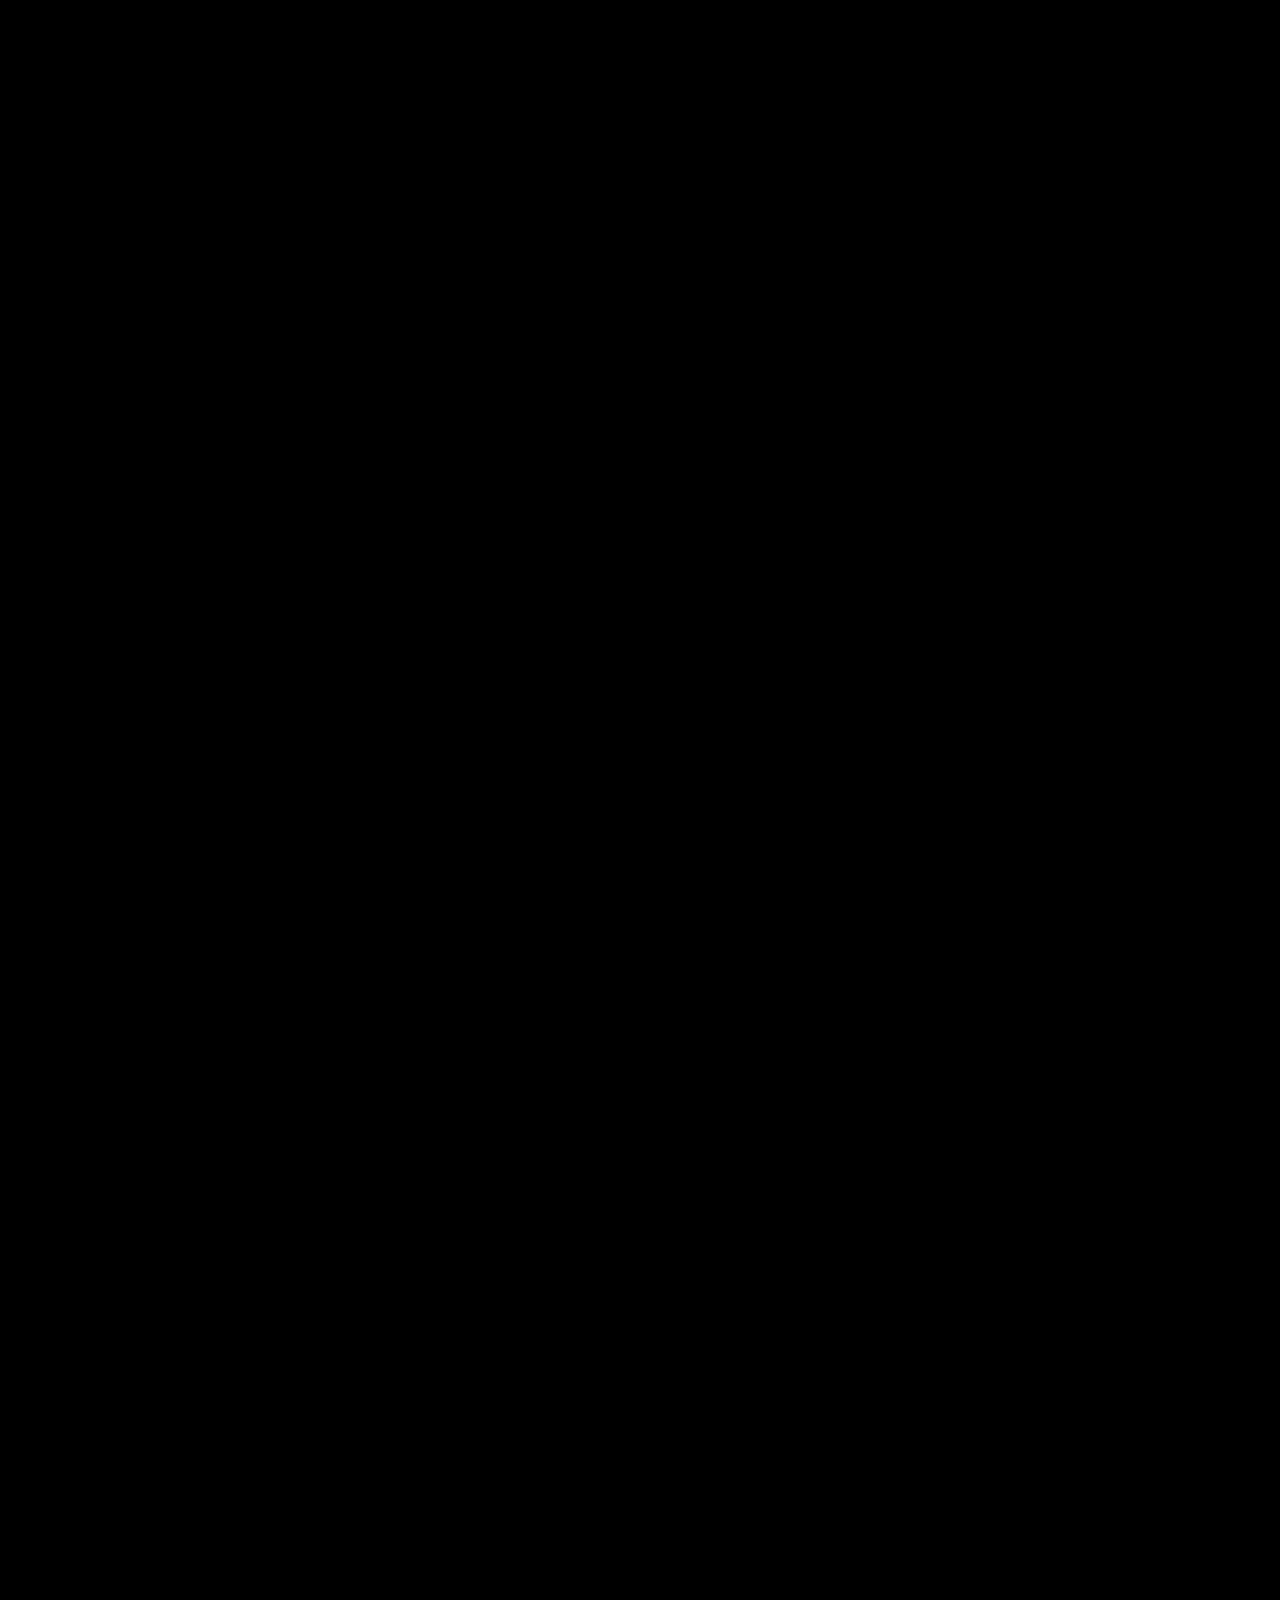
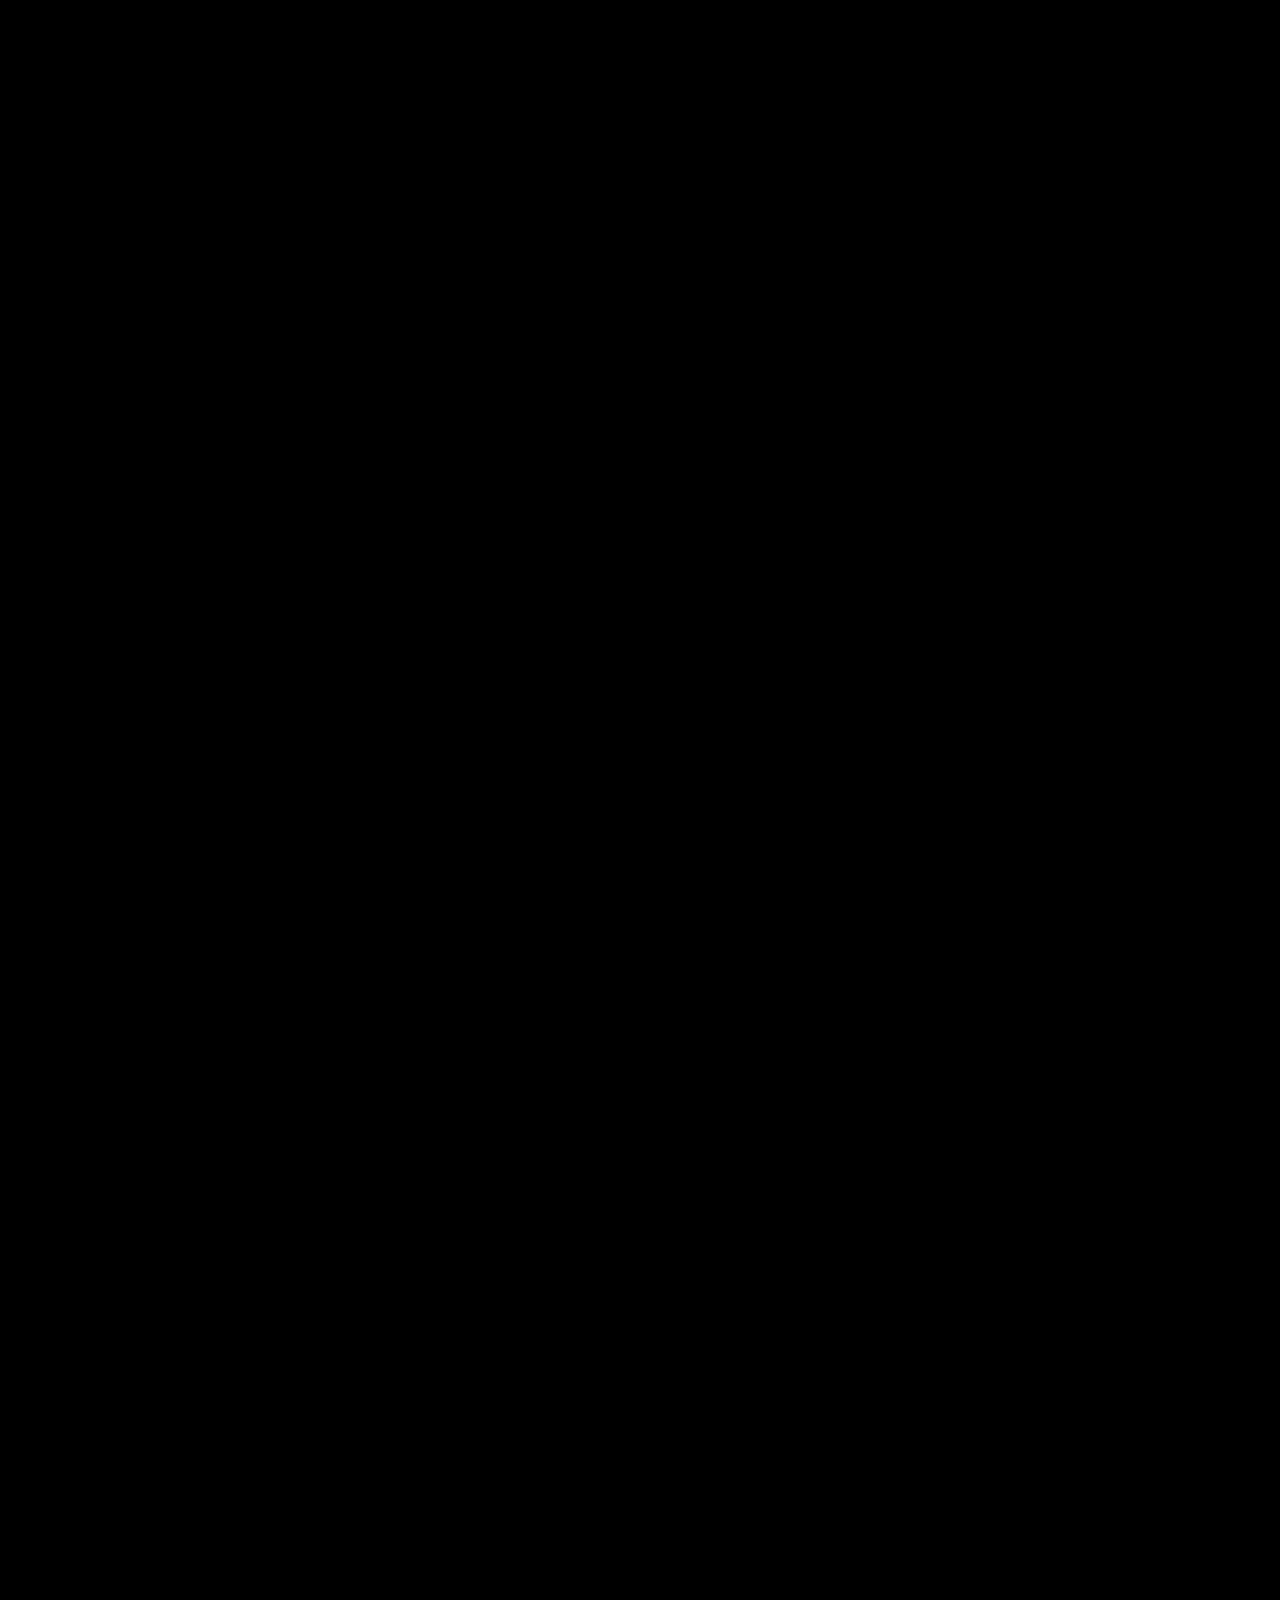
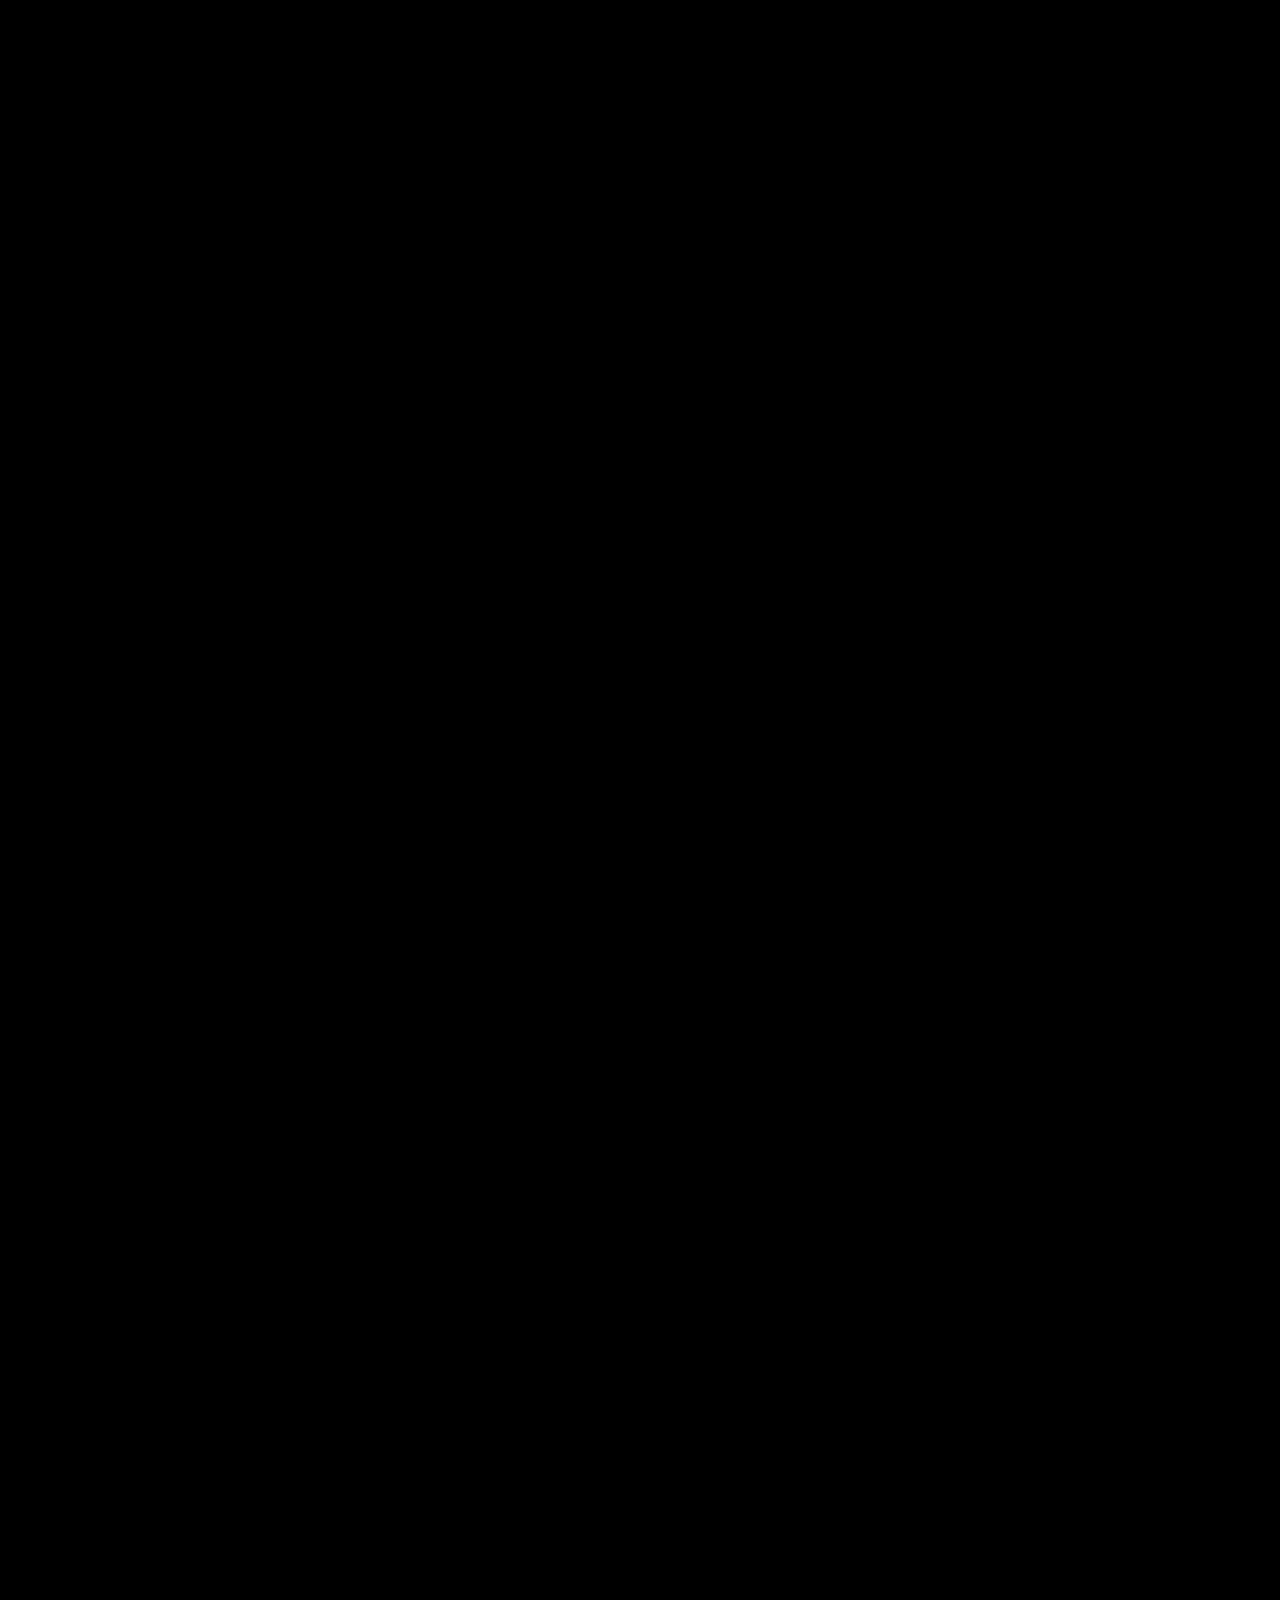
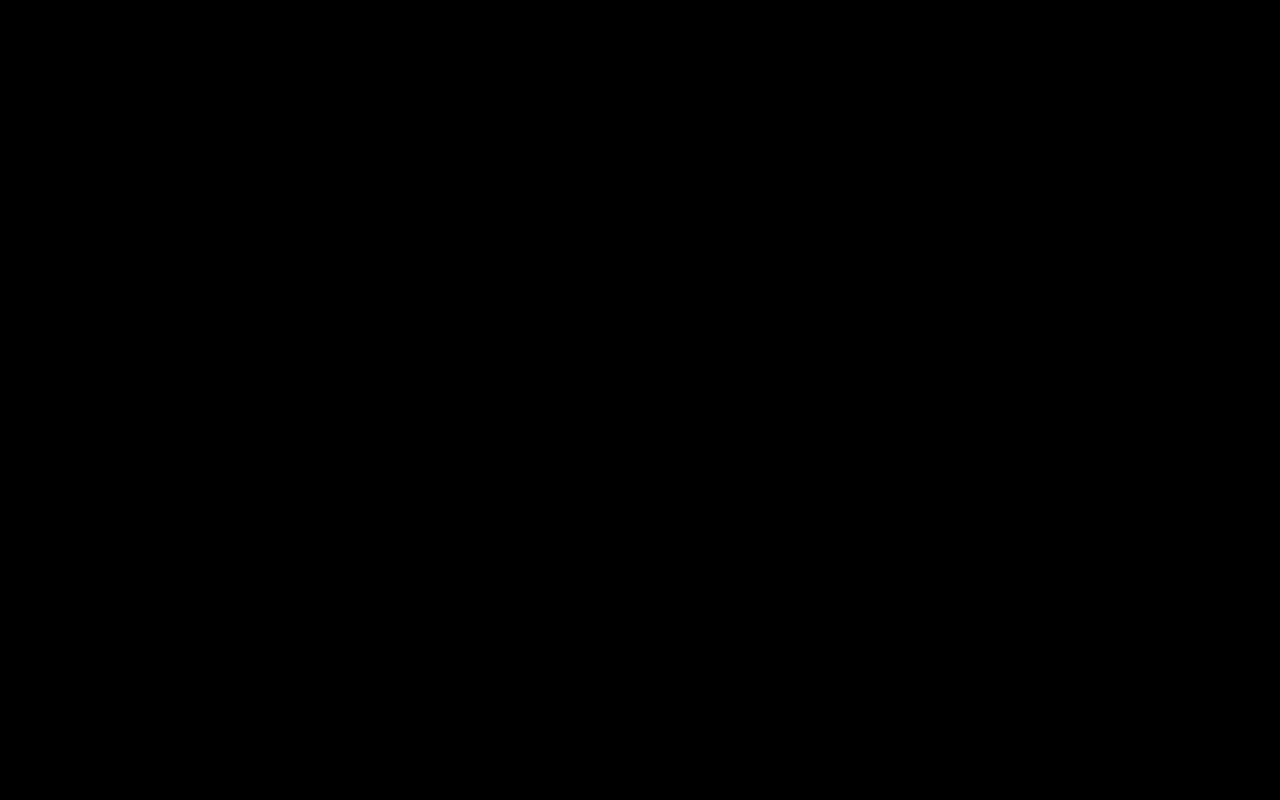
==== commit 1b0148a1: "мета-данные 4" ====
--- a/index.html
+++ b/index.html
@@ -4,6 +4,8 @@
 	<meta charset="utf-8">
 	<meta name="viewport" content="width=device-width, initial-scale=1, maximum-scale=1, minimum-scale=1, user-scalable=no">
 	<meta http-equiv="X-UA-Compatible" content="IE=edge,chrome=1">
+	<meta name="description" content="Весь банк в вашем смартфоне. Дебетовая карта с доходом 10% на остаток и классными скидками. Бесплатное пополнение, поддержка в приложении и первый год обслуживания в подарок! Бесплатно доставляем карты по Москве и Санкт-Петербургу.">
+	<meta name="Keywords" content="дебетовая карта, дебетовая, карта, банк, мобильный банк, 10% на остаток, выгодный, депозит, вклад, выгодный депозит, выгодный вклад, скачать бесплатно, приложение, приложение скачать бесплатно, удобное приложение, лучший, лучший вклад, лучший депозит, платежи, денежные, переводы, бесплатные переводы, бесплатные платежи, скидки, скидки по карте, бесплатно, переводы друзьям, бесплатное пополнение, аналитика расходов, доходы, аналитика, денежные запросы, процент на остаток, высокий процент на остаток по карте, переводы по реквизитам, переводы по номеру телефона "> 
 	<!--<meta property="fb:admins" content="https://www.facebook.com/Instabank"/> -->
 	<meta property="og:title" content="Инстабанк - настоящий банк будущего"/>
 	<meta property="og:url" content="http://instabank.ru"/>
